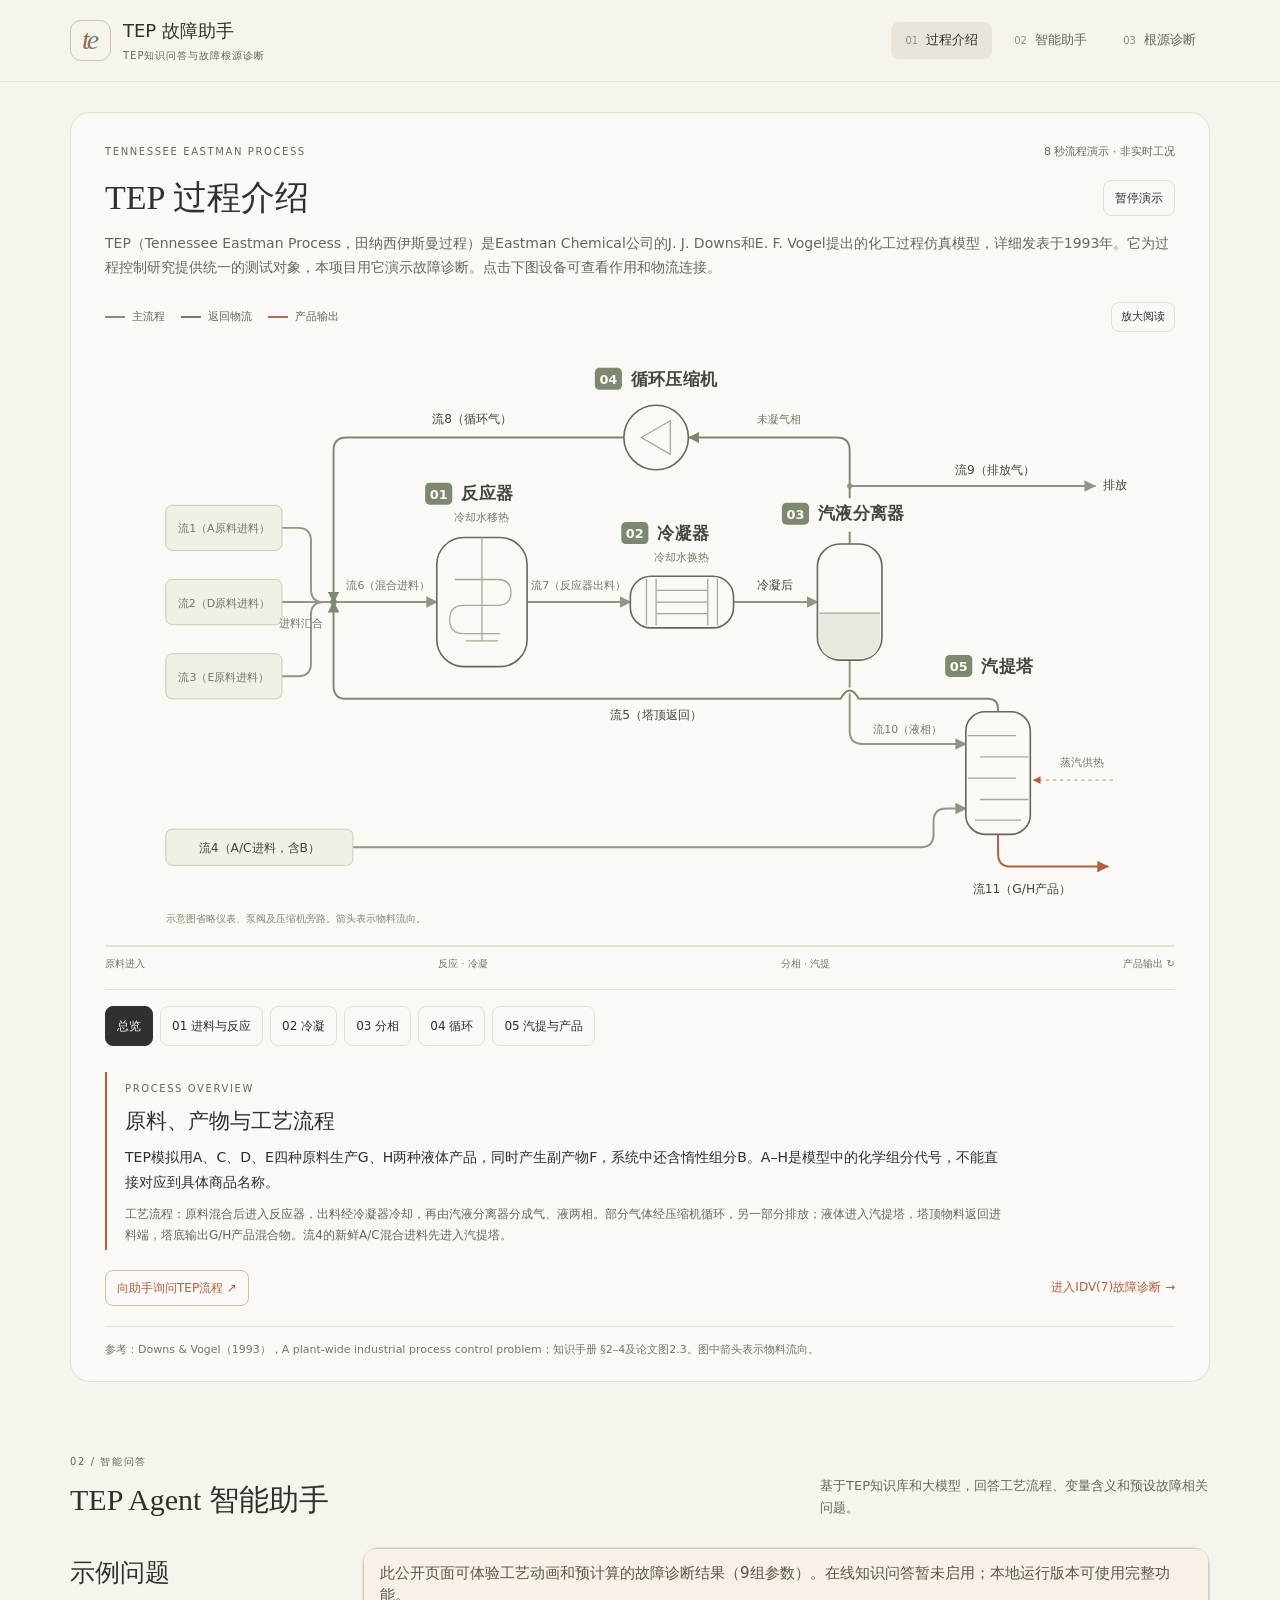
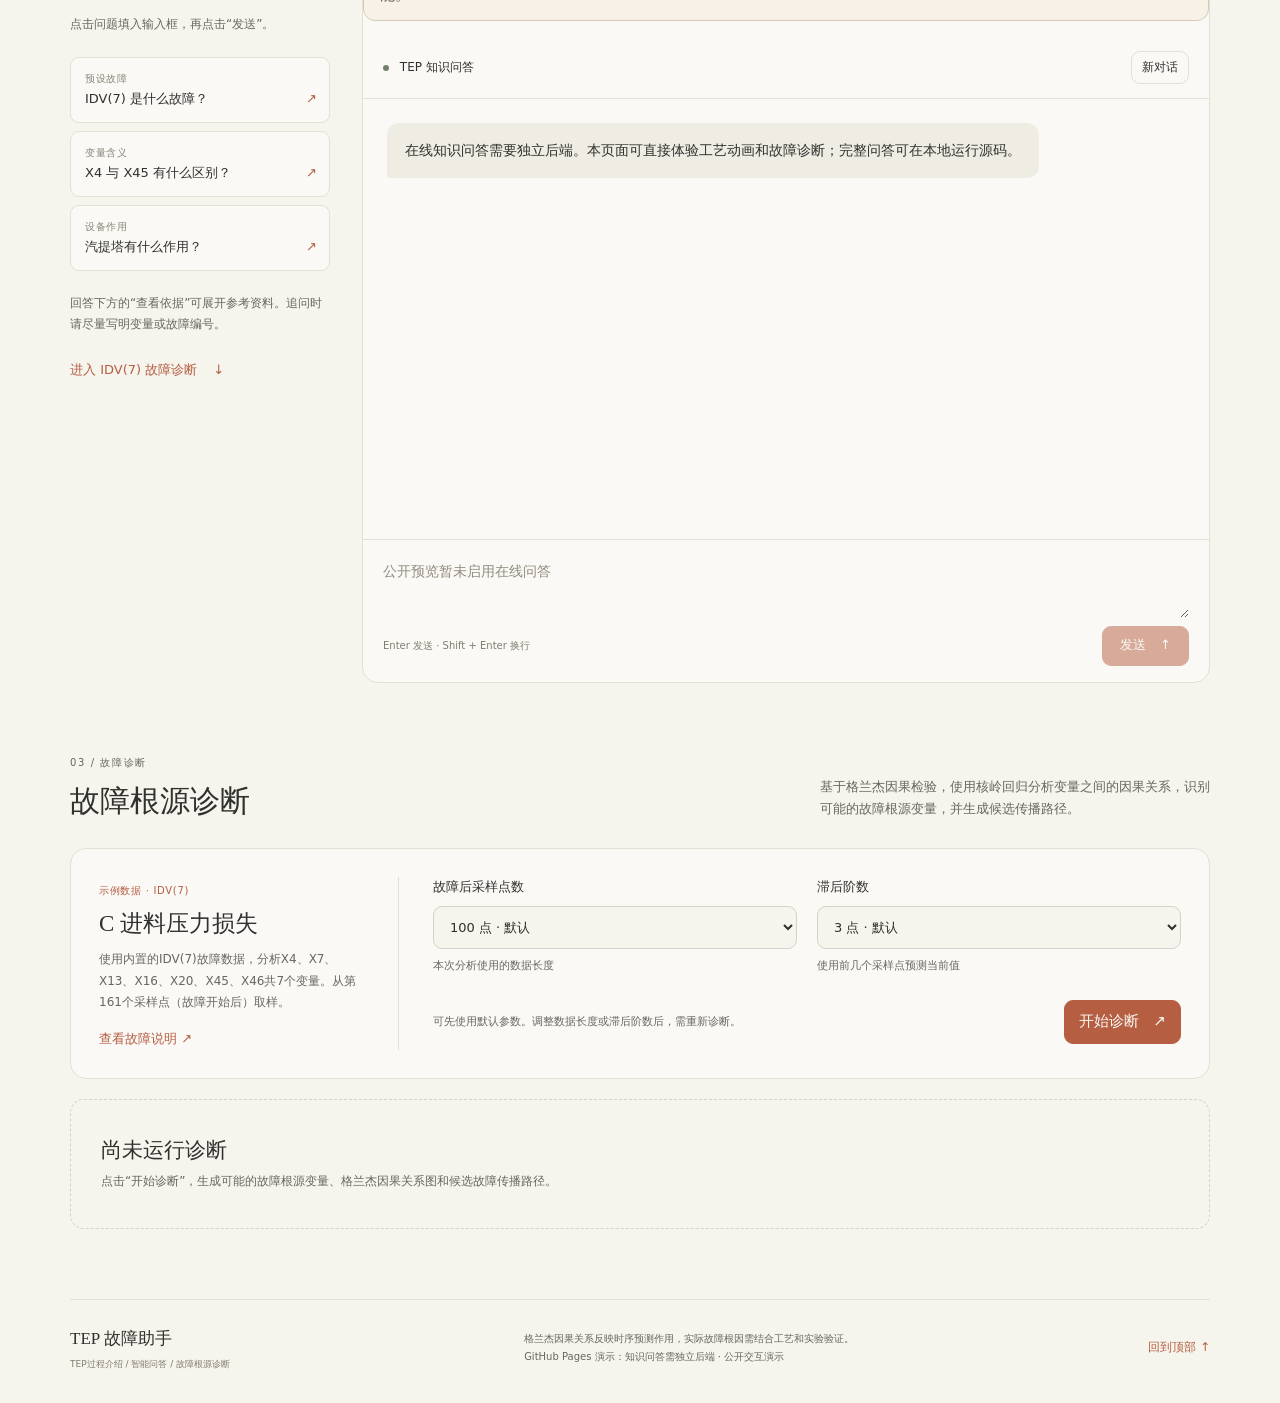
==== docs/index.html @ b127a1f9 "Prepare protected Python service for Render deployment" ====
<!doctype html>
<html lang="zh-CN"><head><meta charset="utf-8"><meta name="viewport" content="width=device-width,initial-scale=1">
<title>TEP 故障助手 · 工艺、知识与诊断</title>
<style>
.tep-process{--tep-paper:#faf9f5;--tep-ink:#30302e;--tep-muted:#67665f;--tep-border:#e3e0d6;--tep-accent:#b65e42;background:var(--tep-paper);color:var(--tep-ink);border:1px solid var(--tep-border);border-radius:20px;padding:28px 26px 18px;margin:20px 0 30px;overflow:hidden}
.tep-topline,.tep-title-row,.tep-legend{display:flex;align-items:center;justify-content:space-between;gap:12px;flex-wrap:wrap}.tep-kicker{font-size:10px;letter-spacing:1.6px;color:var(--tep-muted)}.tep-disclaimer{font-size:11px;color:var(--tep-muted)}.tep-title-row{margin-top:14px}.tep-process h2{font-family:Georgia,"Songti SC","SimSun",serif;font-size:27px;font-weight:500;line-height:1.4;margin:0}.tep-intro{font-size:14px;color:var(--tep-muted);margin:10px 0 22px;line-height:1.7}
.tep-process button{font-size:12px;min-height:36px;padding:8px 11px;border:1px solid var(--tep-border);background:transparent;color:var(--tep-ink);border-radius:8px;transition:background .2s,border-color .2s}.tep-process button:hover{background:#eeece3;border-color:#c9c5b9}.tep-process button:focus-visible,.tep-canvas:focus-visible{outline:2px solid var(--tep-accent);outline-offset:3px}.tep-process button:disabled{cursor:default}
.tep-legend{justify-content:flex-start;gap:16px;font-size:11px;color:var(--tep-muted)}.tep-legend span{display:flex;align-items:center;gap:7px}.tep-legend i{width:20px;height:2px;display:inline-block;background:#8b887f}.tep-legend .tep-line-recycle{background:#71816a}.tep-legend .tep-line-product{background:#be684b}.tep-legend button{margin-left:auto;font-size:11px;min-height:30px;padding:5px 9px}
.tep-canvas{overflow:auto;margin:12px -6px 0;scrollbar-width:thin;scrollbar-color:#b8b4a8 transparent}.tep-svg{width:100%;height:auto;display:block;overflow:visible}.tep-process.is-enlarged .tep-svg{min-width:1500px}.tep-svg text{font-family:system-ui,-apple-system,"Microsoft YaHei",sans-serif;fill:var(--tep-ink);font-size:18px}.tep-svg .tep-stream-label{font-size:17px;fill:var(--tep-muted);paint-order:stroke;stroke:var(--tep-paper);stroke-width:6px;stroke-linejoin:round}.tep-pipe{color:#8b887f;transition:opacity .35s}.tep-recycle{color:#71816a}.tep-product{color:#be684b}.tep-pipe-clear{fill:none;stroke:var(--tep-paper);stroke-width:9px}.tep-pipe-base{fill:none;stroke:currentColor;stroke-width:2;opacity:.6;stroke-linejoin:round}.tep-trace{fill:none;stroke:currentColor;stroke-width:3;stroke-dasharray:1000;stroke-dashoffset:1000;opacity:0;pointer-events:none}.tep-flow{fill:none;stroke:#b65e42;stroke-width:5;stroke-linecap:round;stroke-dasharray:40 1960;stroke-dashoffset:40;opacity:0;pointer-events:none}.tep-timed{animation-duration:8s;animation-timing-function:linear;animation-iteration-count:infinite;animation-play-state:paused}.tep-process[data-running="true"] .tep-timed{animation-play-state:running}.tep-pulse{fill:#f2e5d4;stroke:#c99277;stroke-width:1.5;opacity:0;pointer-events:none}.tep-process.has-focus .tep-pulse{display:none}.tep-product-finish{animation-name:tep-product-done}@keyframes tep-product-done{0%,86%,100%{fill:#faf9f5;stroke:#b8b3a6}90%,95%{fill:#edd6c2;stroke:#b65e42}}.tep-timeline{height:2px;background:#e4e0d5;margin-top:8px;overflow:hidden}.tep-timeline span{display:block;width:100%;height:100%;background:#b65e42;transform-origin:left;transform:scaleX(0);animation-name:tep-progress}.tep-timeline-labels{display:flex;justify-content:space-between;gap:8px;font-size:10px;color:#77746b;margin:9px 0 17px}@keyframes tep-progress{to{transform:scaleX(1)}}
.tep-equipment{cursor:pointer;outline:none;transition:opacity .35s}.tep-hit{fill:transparent;stroke:transparent;stroke-width:1.5;transition:fill .25s,stroke .25s}.tep-equipment:hover .tep-hit,.tep-equipment:focus-visible .tep-hit{fill:#efede5;stroke:#c4bfb0}.tep-equipment.is-selected .tep-hit{fill:#f1e8dd;stroke:#c99277}.tep-vessel{fill:var(--tep-paper);stroke:#5e5d59;stroke-width:2}.tep-internal{fill:none;stroke:#aaa598;stroke-width:1.7;stroke-linecap:round}.tep-liquid-fill{fill:#e8e7da}.tep-svg .tep-device-label{font-size:20px;font-weight:500}.tep-svg .tep-device-number{font-size:12px;fill:#969185;letter-spacing:1px}.tep-process.has-focus .tep-pipe:not(.is-related){opacity:.16}.tep-process.has-focus .tep-equipment:not(.is-related){opacity:.38}.tep-pipe.is-related .tep-pipe-base{stroke-width:2.5}.tep-boundaries{fill:var(--tep-paper);stroke:#b8b3a6;stroke-width:1.5}.tep-boundaries text{stroke:none}.tep-boundaries circle{fill:#8b887f;stroke:none}.tep-utilities{fill:none;stroke:#c4bfb1;stroke-width:1.3;stroke-dasharray:3 4}.tep-utilities text{stroke:none;fill:#77746b;font-size:15px}.tep-svg .tep-minor-label{font-size:15px;fill:#77746b}
.tep-steps{display:flex;flex-wrap:wrap;gap:7px;padding:16px 0;border-top:1px solid var(--tep-border)}.tep-steps button[aria-pressed="true"]{background:#30302e;border-color:#30302e;color:#faf9f5}.tep-explanation{border-left:2px solid var(--tep-accent);padding:3px 0 3px 18px;margin:10px 0 20px;min-height:172px}.tep-explanation h3{font-family:Georgia,"Songti SC","SimSun",serif;font-size:21px;font-weight:500;margin:8px 0;line-height:1.4}.tep-explanation p{font-size:14px;line-height:1.8;margin:0}.tep-explanation .tep-caption-note{font-size:12px;color:var(--tep-muted);margin-top:9px}.tep-source{font-size:11px!important;color:#77746b;line-height:1.6!important;margin:0;padding-top:14px;border-top:1px solid var(--tep-border)}
@media(max-width:600px){.tep-process{padding:20px 16px 16px}.tep-topline{gap:6px}.tep-title-row{align-items:flex-start}.tep-process h2{font-size:23px}.tep-disclaimer{font-size:10px}.tep-title-row button{font-size:11px}.tep-legend{gap:10px}.tep-legend button{margin-left:0}.tep-explanation{min-height:240px;padding-left:13px}.tep-explanation h3{font-size:19px}.tep-steps button{min-height:40px}.tep-intro{margin-bottom:16px}}
@media(prefers-reduced-motion:reduce){.tep-process *, .tep-process *::before{transition:none!important}}
.tep-pipe[data-pipe="feed-a"] .tep-trace{animation-name:tep-trace-feed-a}@keyframes tep-trace-feed-a{0%,0.625%{stroke-dashoffset:1000;opacity:0}0.635%{stroke-dashoffset:1000;opacity:.85}12.500%,94%{stroke-dashoffset:0;opacity:.85}98%,100%{stroke-dashoffset:0;opacity:0}}.tep-pipe[data-pipe="feed-a"] .tep-flow{animation-name:tep-flow-feed-a}@keyframes tep-flow-feed-a{0%,0.625%{stroke-dashoffset:40;opacity:0}0.635%{stroke-dashoffset:40;opacity:.95}12.500%{stroke-dashoffset:-1000;opacity:.95}12.510%,100%{stroke-dashoffset:-1000;opacity:0}}.tep-pipe[data-pipe="feed-d"] .tep-trace{animation-name:tep-trace-feed-d}@keyframes tep-trace-feed-d{0%,0.625%{stroke-dashoffset:1000;opacity:0}0.635%{stroke-dashoffset:1000;opacity:.85}12.500%,94%{stroke-dashoffset:0;opacity:.85}98%,100%{stroke-dashoffset:0;opacity:0}}.tep-pipe[data-pipe="feed-d"] .tep-flow{animation-name:tep-flow-feed-d}@keyframes tep-flow-feed-d{0%,0.625%{stroke-dashoffset:40;opacity:0}0.635%{stroke-dashoffset:40;opacity:.95}12.500%{stroke-dashoffset:-1000;opacity:.95}12.510%,100%{stroke-dashoffset:-1000;opacity:0}}.tep-pipe[data-pipe="feed-e"] .tep-trace{animation-name:tep-trace-feed-e}@keyframes tep-trace-feed-e{0%,0.625%{stroke-dashoffset:1000;opacity:0}0.635%{stroke-dashoffset:1000;opacity:.85}12.500%,94%{stroke-dashoffset:0;opacity:.85}98%,100%{stroke-dashoffset:0;opacity:0}}.tep-pipe[data-pipe="feed-e"] .tep-flow{animation-name:tep-flow-feed-e}@keyframes tep-flow-feed-e{0%,0.625%{stroke-dashoffset:40;opacity:0}0.635%{stroke-dashoffset:40;opacity:.95}12.500%{stroke-dashoffset:-1000;opacity:.95}12.510%,100%{stroke-dashoffset:-1000;opacity:0}}.tep-pipe[data-pipe="mixed"] .tep-trace{animation-name:tep-trace-mixed}@keyframes tep-trace-mixed{0%,11.875%{stroke-dashoffset:1000;opacity:0}11.885%{stroke-dashoffset:1000;opacity:.85}16.875%,94%{stroke-dashoffset:0;opacity:.85}98%,100%{stroke-dashoffset:0;opacity:0}}.tep-pipe[data-pipe="mixed"] .tep-flow{animation-name:tep-flow-mixed}@keyframes tep-flow-mixed{0%,11.875%{stroke-dashoffset:40;opacity:0}11.885%{stroke-dashoffset:40;opacity:.95}16.875%{stroke-dashoffset:-1000;opacity:.95}16.885%,100%{stroke-dashoffset:-1000;opacity:0}}.tep-pipe[data-pipe="react-out"] .tep-trace{animation-name:tep-trace-react-out}@keyframes tep-trace-react-out{0%,25.000%{stroke-dashoffset:1000;opacity:0}25.010%{stroke-dashoffset:1000;opacity:.85}33.125%,94%{stroke-dashoffset:0;opacity:.85}98%,100%{stroke-dashoffset:0;opacity:0}}.tep-pipe[data-pipe="react-out"] .tep-flow{animation-name:tep-flow-react-out}@keyframes tep-flow-react-out{0%,25.000%{stroke-dashoffset:40;opacity:0}25.010%{stroke-dashoffset:40;opacity:.95}33.125%{stroke-dashoffset:-1000;opacity:.95}33.135%,100%{stroke-dashoffset:-1000;opacity:0}}.tep-pipe[data-pipe="condensed"] .tep-trace{animation-name:tep-trace-condensed}@keyframes tep-trace-condensed{0%,37.500%{stroke-dashoffset:1000;opacity:0}37.510%{stroke-dashoffset:1000;opacity:.85}44.375%,94%{stroke-dashoffset:0;opacity:.85}98%,100%{stroke-dashoffset:0;opacity:0}}.tep-pipe[data-pipe="condensed"] .tep-flow{animation-name:tep-flow-condensed}@keyframes tep-flow-condensed{0%,37.500%{stroke-dashoffset:40;opacity:0}37.510%{stroke-dashoffset:40;opacity:.95}44.375%{stroke-dashoffset:-1000;opacity:.95}44.385%,100%{stroke-dashoffset:-1000;opacity:0}}.tep-pipe[data-pipe="gas"] .tep-trace{animation-name:tep-trace-gas}@keyframes tep-trace-gas{0%,50.000%{stroke-dashoffset:1000;opacity:0}50.010%{stroke-dashoffset:1000;opacity:.85}55.625%,94%{stroke-dashoffset:0;opacity:.85}98%,100%{stroke-dashoffset:0;opacity:0}}.tep-pipe[data-pipe="gas"] .tep-flow{animation-name:tep-flow-gas}@keyframes tep-flow-gas{0%,50.000%{stroke-dashoffset:40;opacity:0}50.010%{stroke-dashoffset:40;opacity:.95}55.625%{stroke-dashoffset:-1000;opacity:.95}55.635%,100%{stroke-dashoffset:-1000;opacity:0}}.tep-pipe[data-pipe="recycle"] .tep-trace{animation-name:tep-trace-recycle}@keyframes tep-trace-recycle{0%,58.750%{stroke-dashoffset:1000;opacity:0}58.760%{stroke-dashoffset:1000;opacity:.85}73.750%,94%{stroke-dashoffset:0;opacity:.85}98%,100%{stroke-dashoffset:0;opacity:0}}.tep-pipe[data-pipe="recycle"] .tep-flow{animation-name:tep-flow-recycle}@keyframes tep-flow-recycle{0%,58.750%{stroke-dashoffset:40;opacity:0}58.760%{stroke-dashoffset:40;opacity:.95}73.750%{stroke-dashoffset:-1000;opacity:.95}73.760%,100%{stroke-dashoffset:-1000;opacity:0}}.tep-pipe[data-pipe="purge"] .tep-trace{animation-name:tep-trace-purge}@keyframes tep-trace-purge{0%,50.000%{stroke-dashoffset:1000;opacity:0}50.010%{stroke-dashoffset:1000;opacity:.85}62.500%,94%{stroke-dashoffset:0;opacity:.85}98%,100%{stroke-dashoffset:0;opacity:0}}.tep-pipe[data-pipe="purge"] .tep-flow{animation-name:tep-flow-purge}@keyframes tep-flow-purge{0%,50.000%{stroke-dashoffset:40;opacity:0}50.010%{stroke-dashoffset:40;opacity:.95}62.500%{stroke-dashoffset:-1000;opacity:.95}62.510%,100%{stroke-dashoffset:-1000;opacity:0}}.tep-pipe[data-pipe="liquid"] .tep-trace{animation-name:tep-trace-liquid}@keyframes tep-trace-liquid{0%,51.250%{stroke-dashoffset:1000;opacity:0}51.260%{stroke-dashoffset:1000;opacity:.85}60.625%,94%{stroke-dashoffset:0;opacity:.85}98%,100%{stroke-dashoffset:0;opacity:0}}.tep-pipe[data-pipe="liquid"] .tep-flow{animation-name:tep-flow-liquid}@keyframes tep-flow-liquid{0%,51.250%{stroke-dashoffset:40;opacity:0}51.260%{stroke-dashoffset:40;opacity:.95}60.625%{stroke-dashoffset:-1000;opacity:.95}60.635%,100%{stroke-dashoffset:-1000;opacity:0}}.tep-pipe[data-pipe="strip-feed"] .tep-trace{animation-name:tep-trace-strip-feed}@keyframes tep-trace-strip-feed{0%,50.000%{stroke-dashoffset:1000;opacity:0}50.010%{stroke-dashoffset:1000;opacity:.85}60.625%,94%{stroke-dashoffset:0;opacity:.85}98%,100%{stroke-dashoffset:0;opacity:0}}.tep-pipe[data-pipe="strip-feed"] .tep-flow{animation-name:tep-flow-strip-feed}@keyframes tep-flow-strip-feed{0%,50.000%{stroke-dashoffset:40;opacity:0}50.010%{stroke-dashoffset:40;opacity:.95}60.625%{stroke-dashoffset:-1000;opacity:.95}60.635%,100%{stroke-dashoffset:-1000;opacity:0}}.tep-pipe[data-pipe="top-return"] .tep-trace{animation-name:tep-trace-top-return}@keyframes tep-trace-top-return{0%,68.750%{stroke-dashoffset:1000;opacity:0}68.760%{stroke-dashoffset:1000;opacity:.85}83.750%,94%{stroke-dashoffset:0;opacity:.85}98%,100%{stroke-dashoffset:0;opacity:0}}.tep-pipe[data-pipe="top-return"] .tep-flow{animation-name:tep-flow-top-return}@keyframes tep-flow-top-return{0%,68.750%{stroke-dashoffset:40;opacity:0}68.760%{stroke-dashoffset:40;opacity:.95}83.750%{stroke-dashoffset:-1000;opacity:.95}83.760%,100%{stroke-dashoffset:-1000;opacity:0}}.tep-pipe[data-pipe="product"] .tep-trace{animation-name:tep-trace-product}@keyframes tep-trace-product{0%,75.000%{stroke-dashoffset:1000;opacity:0}75.010%{stroke-dashoffset:1000;opacity:.85}90.000%,94%{stroke-dashoffset:0;opacity:.85}98%,100%{stroke-dashoffset:0;opacity:0}}.tep-pipe[data-pipe="product"] .tep-flow{animation-name:tep-flow-product}@keyframes tep-flow-product{0%,75.000%{stroke-dashoffset:40;opacity:0}75.010%{stroke-dashoffset:40;opacity:.95}90.000%{stroke-dashoffset:-1000;opacity:.95}90.010%,100%{stroke-dashoffset:-1000;opacity:0}}.tep-equipment[data-equipment="reactor"] .tep-pulse{animation-name:tep-unit-reactor}@keyframes tep-unit-reactor{0%,16.875%{opacity:0}18.875%,26.875%{opacity:1}29.875%,100%{opacity:0}}.tep-equipment[data-equipment="condenser"] .tep-pulse{animation-name:tep-unit-condenser}@keyframes tep-unit-condenser{0%,33.125%{opacity:0}35.125%,40.000%{opacity:1}43.000%,100%{opacity:0}}.tep-equipment[data-equipment="separator"] .tep-pulse{animation-name:tep-unit-separator}@keyframes tep-unit-separator{0%,44.375%{opacity:0}46.375%,53.750%{opacity:1}56.750%,100%{opacity:0}}.tep-equipment[data-equipment="compressor"] .tep-pulse{animation-name:tep-unit-compressor}@keyframes tep-unit-compressor{0%,55.625%{opacity:0}57.625%,62.500%{opacity:1}65.500%,100%{opacity:0}}.tep-equipment[data-equipment="stripper"] .tep-pulse{animation-name:tep-unit-stripper}@keyframes tep-unit-stripper{0%,60.625%{opacity:0}62.625%,77.500%{opacity:1}80.500%,100%{opacity:0}}
:root{--paper:#f5f4ed;--surface:#faf9f5;--ink:#30302e;--muted:#67665f;--line:#e3e0d6;--accent:#b65e42;--accent-soft:#f2e5d9;--sage:#73816b;--serif:Georgia,"Songti SC","SimSun",serif}
*{box-sizing:border-box}html{scroll-behavior:smooth;scroll-padding-top:0}body{margin:0;font-family:system-ui,-apple-system,"Microsoft YaHei",sans-serif;color:var(--ink);background:var(--paper);font-size:15px;line-height:1.6}a{color:inherit;text-decoration:none}button,textarea,select,input{font:inherit}button,a,select,summary{-webkit-tap-highlight-color:transparent}button{cursor:pointer}button:disabled{opacity:.5;cursor:default}button:focus-visible,a:focus-visible,summary:focus-visible,select:focus-visible,textarea:focus-visible{outline:2px solid var(--accent);outline-offset:4px}button{border:1px solid var(--line);border-radius:9px;background:transparent;color:var(--ink);padding:10px 14px;line-height:1.4}button:hover:not(:disabled){background:#eeece3}button.primary-button{background:var(--accent);border-color:var(--accent);color:var(--surface);font-weight:500;white-space:nowrap}button.primary-button:hover:not(:disabled){background:#9d4f36;border-color:#9d4f36}.primary-button span{margin-left:10px}p{margin:0 0 12px;line-height:1.75}h1,h2,h3{font-family:var(--serif);font-weight:500;line-height:1.35;margin:0}h2{font-size:30px}h3{font-size:23px}small{color:var(--muted);font-size:12px}summary{cursor:pointer;list-style:none;font-weight:500}summary::-webkit-details-marker{display:none}summary:before{content:'+';font-family:system-ui;margin-right:10px;color:var(--accent)}details[open]>summary:before{content:'−'}.sr-only{position:absolute;width:1px;height:1px;padding:0;overflow:hidden;clip:rect(0,0,0,0);white-space:nowrap;border:0}.skip-link{position:fixed;left:20px;top:-80px;z-index:100;background:var(--ink);color:var(--surface);padding:12px}.skip-link:focus{top:10px}
.app-header{position:sticky;top:0;z-index:20;border-bottom:1px solid var(--line);background:rgba(245,244,237,.96);backdrop-filter:blur(12px)}.header-inner{max-width:1192px;margin:auto;padding:17px 26px;display:flex;justify-content:space-between;align-items:center;gap:24px}.brand{display:flex;align-items:center;gap:12px;font-size:18px;white-space:nowrap}.brand small{display:block;font-size:10px;letter-spacing:1px;margin-top:2px}.brand-symbol{display:flex;align-items:baseline;justify-content:center;width:41px;height:41px;border:1px solid #d1c4b5;border-radius:11px;font-family:Georgia,serif;font-size:28px;font-style:italic;line-height:37px;color:var(--accent)}.brand-symbol span{color:#757d69;margin-left:-3px}.main-nav{display:flex;gap:8px}.main-nav a{font-size:13px;padding:8px 14px;border-radius:8px;color:var(--muted);white-space:nowrap}.main-nav a span{font-size:10px;color:#938c7e;margin-right:4px}.main-nav a:hover{background:#eae7dd}.main-nav a[aria-current]{background:#e9e5da;color:var(--ink)}main{max-width:1192px;margin:auto;padding:0 26px}.tep-process{margin:30px 0 0;padding:30px 34px 22px;scroll-margin-top:110px}.tep-process h2{font-size:34px}.tep-canvas{max-width:1000px;margin:12px auto 0}.tep-explanation{max-width:900px;min-height:138px}.tep-process .tep-steps button{min-height:40px}.workspace{margin:72px 0 0;scroll-margin-top:110px}.section-heading{display:flex;justify-content:space-between;align-items:flex-end;gap:30px;margin:0 0 27px}.eyebrow,.side-label{font-size:10px;letter-spacing:1.6px;color:var(--muted);display:block;margin-bottom:10px}.section-heading p{font-size:13px;color:var(--muted);margin:0;max-width:390px}.card{background:var(--surface);border:1px solid var(--line);border-radius:16px}.knowledge-layout{display:grid;grid-template-columns:260px minmax(0,1fr);gap:32px}.knowledge-guide{padding-top:9px}.knowledge-guide h3{font-size:25px;margin-bottom:24px}.question-examples{display:flex;flex-direction:column;gap:8px}.question-examples button{text-align:left;position:relative;padding:14px 28px 14px 14px;font-size:13px;background:var(--surface)}.question-examples button>span{display:block;font-size:10px;color:#8a8478;margin-bottom:4px;letter-spacing:.5px}.question-examples i{font-style:normal;position:absolute;right:12px;bottom:14px;color:var(--accent)}.guide-note{font-size:12px;color:var(--muted);margin:22px 0}.text-link,.text-button{font-size:13px;color:var(--accent)}.text-link span{margin-left:12px}.text-button{border:0;padding:0;line-height:1.8}.text-button:hover{background:none!important;text-decoration:underline}
.chat{overflow:hidden;min-width:0}.chat-toolbar{padding:14px 20px;display:flex;justify-content:space-between;align-items:center;border-bottom:1px solid var(--line);font-size:12px}.quiet-dot{display:inline-block;height:6px;width:6px;border-radius:50%;background:var(--sage);margin-right:7px}.quiet-button{font-size:12px;padding:7px 10px}.chat-log{height:440px;overflow-y:auto;overscroll-behavior:contain;display:flex;flex-direction:column;gap:20px;padding:24px;scrollbar-width:thin;scrollbar-color:#c4bdaf transparent}.message{max-width:92%;padding:15px 18px;border-radius:12px;font-size:14px;line-height:1.85;white-space:pre-wrap;overflow-wrap:anywhere}.message.assistant{align-self:flex-start;background:#eeece3;border-bottom-left-radius:3px}.message.user{align-self:flex-end;background:#ded8ca;border-bottom-right-radius:3px}.message.welcome{background:none;margin:auto 0;padding:10px 0;font-size:17px;line-height:1.9;max-width:100%}.welcome-mark{font:35px Georgia,serif;color:var(--accent);margin:16px 0 11px}.message-label{font-size:10px;color:var(--muted);letter-spacing:1px}.message small{display:block;line-height:1.7;margin-top:9px}.sources{margin-top:14px;padding-top:10px;border-top:1px solid #d9d4c7;white-space:normal;font-size:12px}.sources summary{color:var(--accent)}.sources ul{list-style:none;margin:12px 0 0;padding:0}.sources li{padding:12px 0;border-top:1px solid #ded9cd}.sources li:first-child{border-top:0}.sources li>div{font-weight:500}.sources p{font-size:12px;margin:9px 0 0;color:var(--muted)}.sources small{margin-top:5px;font-size:10px}.message.error{background:#f2e1d8;color:#8c402c}.message.loading{color:var(--muted)}.message.loading:before{content:'◌';display:inline-block;margin-right:8px;animation:thinking 1.3s linear infinite}@keyframes thinking{to{transform:rotate(360deg)}}.composer{padding:16px 20px;border-top:1px solid var(--line)}.composer textarea{resize:vertical;display:block;width:100%;min-height:62px;max-height:180px;border:0;background:transparent;color:var(--ink);line-height:1.65;outline-offset:2px;padding:4px 0;font-size:14px}.composer textarea::placeholder{color:#918b7e}.composer-footer{display:flex;justify-content:space-between;align-items:center;gap:10px;margin-top:8px}.composer-footer>span{font-size:10px;color:#827c6f}.composer .primary-button{font-size:13px;padding:9px 17px;min-height:40px}
.diagnosis-setup{display:grid;grid-template-columns:300px 1fr;gap:34px;padding:28px}.case-intro{border-right:1px solid var(--line);padding-right:28px}.case-tag{font-size:10px;color:var(--accent);letter-spacing:.7px}.case-intro h3{margin:7px 0 10px}.case-intro p{font-size:12px;color:var(--muted);line-height:1.8}.parameter-grid{display:grid;grid-template-columns:1fr 1fr;gap:20px}.parameter-grid label{font-size:13px;display:block}.parameter-grid select{display:block;width:100%;padding:10px 12px;border:1px solid #d7d2c5;border-radius:9px;background:var(--paper);color:var(--ink);margin:8px 0 6px;min-height:43px}.parameter-grid small{font-size:11px}.run-row{display:flex;justify-content:space-between;align-items:center;gap:12px;margin-top:24px}.run-row>span{font-size:11px;color:var(--muted)}.run-row button{min-height:44px}.run-status{font-size:13px;color:var(--muted);margin:15px 2px 0}.run-status.error{color:#8c402c}.diagnose-empty{display:flex;align-items:center;gap:18px;border:1px dashed #d7d1c3;border-radius:14px;padding:36px 30px;margin-top:20px;color:var(--muted)}.diagnose-empty h3{font-size:21px;color:var(--ink);margin-bottom:6px}.diagnose-empty p{font-size:12px;margin:0}.empty-icon{font:36px var(--serif);color:#a58c74}.empty-step{font-size:9px;letter-spacing:1px;margin-left:auto}.diagnose-empty[hidden]{display:none}#diagnose-output{scroll-margin-top:110px;outline:none}#diagnose-output.is-loading{opacity:.45;pointer-events:none}#diagnose-output:empty{display:none}.result-summary{padding:25px 28px;margin:22px 0 18px}.result-summary-top{display:flex;align-items:center;justify-content:space-between;gap:15px;margin-bottom:18px}.result-summary-top h3{font-size:22px}.result-window{font-size:11px;color:var(--muted)}.candidate-row{display:flex;align-items:center;justify-content:space-between;gap:20px}.candidate-list{display:flex;flex-wrap:wrap;gap:9px}.candidate-chip{display:flex;align-items:center;gap:12px;background:var(--accent-soft);border-color:#d7bba8;padding:12px 16px;text-align:left}.candidate{font-family:Georgia,serif;font-size:27px;color:#a75135;line-height:1}.candidate-chip small{display:block;font-size:11px;color:#775c48}.candidate-chip i{font-size:14px;font-style:normal;color:#a75135}.result-stat{text-align:right;white-space:nowrap;color:var(--muted);font-size:12px}.result-stat strong{font:26px Georgia,serif;color:var(--ink);margin-right:5px}.result-note{font-size:12px;color:var(--muted);margin:16px 0 0}.result-empty-title{font:24px var(--serif)}
.path-explorer{padding:26px;margin-bottom:18px}.result-heading{display:flex;justify-content:space-between;align-items:flex-start;gap:20px;margin-bottom:15px}.result-heading h2{font-size:25px;margin-bottom:5px}.result-heading p{font-size:12px;color:var(--muted);margin:0}.graph-legend{display:flex;flex-wrap:wrap;gap:14px;font-size:10px;color:var(--muted);margin-bottom:12px}.graph-legend span{display:flex;align-items:center;gap:7px}.legend-node{display:inline-block;width:9px;height:9px;border:2px solid var(--accent);border-radius:50%}.legend-cycle{display:inline-block;width:20px;border-top:2px dashed var(--sage)}.network-layout{display:grid;grid-template-columns:minmax(0,1fr) 285px;gap:20px}.network-plot{min-width:0;overflow:auto;border:1px solid var(--line);border-radius:12px;background:#f7f6f0}.network-plot svg{width:100%;height:auto;min-width:450px;display:block}.path-sidebar{border-left:1px solid var(--line);padding-left:22px}.path-sidebar h3{font-size:20px;margin:0 0 9px}.path-sidebar>p{font-size:12px;color:var(--muted);line-height:1.7}.path-list{list-style:none;padding:0;margin:16px 0;counter-reset:path}.path-list li{margin:8px 0}.path-option{display:flex;align-items:center;width:100%;gap:10px;padding:12px 10px;border-color:var(--line);background:#f3f1e9;text-align:left;font-size:12px;white-space:normal;line-height:1.7}.path-number{font:12px Georgia,serif;color:#938675;align-self:flex-start;padding-top:3px}.path-option[aria-pressed="true"]{background:var(--accent-soft);border-color:#c99174;color:#9e4f34}.path-list small{display:block;padding:5px 0 0 25px;font-size:10px}.path-reset{font-size:11px;padding:7px 10px}.path-status{font-size:11px!important;margin:10px 0 0!important}.more-paths{font-size:12px}.more-paths summary{padding:5px 0}.feedback-note{font-size:12px!important;color:var(--muted);padding:15px 0 0;margin:17px 0 0!important;border-top:1px solid var(--line)}.graph-edge{transition:opacity .2s,stroke .2s}.graph-edge.path-active{stroke:var(--accent);stroke-width:3.5;marker-end:url(#arrow-active)}.graph-edge.path-muted{opacity:.1}.graph-node{transition:opacity .2s}.graph-node.path-muted{opacity:.42}.graph-node.path-active circle{stroke:var(--accent);stroke-width:3}.graph-node text{font-family:system-ui,-apple-system,"Microsoft YaHei",sans-serif}.plot-hint{font-size:11px;color:var(--muted);margin:0 0 10px;display:none}.evidence-section{padding:18px 24px;margin-top:12px}.evidence-section summary{font-size:14px}.evidence-section[open]>summary{padding-bottom:20px;border-bottom:1px solid var(--line);margin-bottom:20px}.evidence-section h2{font-size:23px;margin:24px 0 12px}.evidence-section h3{font-size:20px;margin-bottom:10px}.evidence-section p{font-size:13px;color:var(--muted)}.matrix-plot{max-width:530px;margin:auto;overflow:auto}.matrix-plot svg{display:block;width:100%;min-width:370px;height:auto}.matrix-and-guide{display:grid;grid-template-columns:minmax(0,1fr) 260px;gap:30px;align-items:center}.matrix-guide{font-size:13px;color:var(--muted)}.matrix-guide strong{color:var(--ink);font-weight:500}.matrix-key{margin:16px 0;display:flex;gap:16px}.matrix-key i{font-style:normal;border-radius:4px;padding:2px 8px;background:#eeeade}.matrix-key .selected{background:#b65e42;color:#faf9f5}.calculation-table{overflow:auto}table{width:100%;border-collapse:collapse;font-size:12px;margin:15px 0}th,td{text-align:left;padding:12px;border-bottom:1px solid var(--line);white-space:nowrap}th{font-weight:500;color:var(--muted);background:#f0eee5}.app-footer{border-top:1px solid var(--line);display:flex;justify-content:space-between;align-items:center;gap:24px;margin:70px 0 0;padding:25px 0 32px}.app-footer>span{font-family:var(--serif);font-size:17px}.app-footer small{display:block;font-family:system-ui;font-size:9px;margin-top:5px;color:#827c6f}.app-footer p{font-size:10px;color:var(--muted);margin:0}.app-footer>a{font-size:12px;color:var(--accent)}[hidden]{display:none!important}
@media(max-width:980px){.knowledge-layout{grid-template-columns:220px minmax(0,1fr);gap:23px}.network-layout{grid-template-columns:minmax(0,1fr)}.path-sidebar{border-left:0;border-top:1px solid var(--line);padding:22px 0 0}.path-sidebar>.path-list{display:grid;grid-template-columns:repeat(3,minmax(0,1fr));gap:8px}.matrix-and-guide{grid-template-columns:minmax(0,1fr) 200px}.diagnosis-setup{grid-template-columns:240px 1fr;gap:24px}.empty-step{display:none}.result-summary-top{align-items:flex-start}}
@media(max-width:700px){html{scroll-padding-top:0}.header-inner{padding:12px 18px 8px;display:block}.brand{font-size:17px}.brand-symbol{width:34px;height:34px;font-size:24px;line-height:31px}.brand small{font-size:9px}.main-nav{margin-top:11px;gap:4px}.main-nav a{flex:1;text-align:center;padding:7px 5px;font-size:12px}.main-nav a span{font-size:9px}main{padding:0 16px}.tep-process{padding:20px 17px 17px;margin-top:19px;scroll-margin-top:132px}.tep-process h2{font-size:25px}.tep-explanation{min-height:220px}.workspace{margin-top:44px;scroll-margin-top:132px}.section-heading{display:block;margin-bottom:19px}.section-heading h2{font-size:25px}.section-heading p{font-size:12px;margin-top:11px}.section-heading br{display:none}.knowledge-layout{display:block}.knowledge-guide{padding:0}.knowledge-guide h3,.knowledge-guide>.side-label,.knowledge-guide .guide-note,.knowledge-guide .text-link{display:none}.question-examples{flex-direction:row;overflow-x:auto;margin:0 0 16px;padding-bottom:4px}.question-examples button{flex:0 0 190px;font-size:12px;padding:11px 24px 11px 12px}.chat-log{height:clamp(240px,36vh,330px);padding:18px;gap:16px}.chat-toolbar{padding:12px 15px}.composer{padding:12px 15px}.message{font-size:13px;padding:13px 14px;max-width:95%}.message.welcome{font-size:15px}.diagnosis-setup{display:block;padding:20px}.case-intro{border:0;border-bottom:1px solid var(--line);padding:0 0 18px;margin-bottom:20px}.case-intro h3{font-size:22px}.case-intro p br{display:none}.parameter-grid{gap:12px}.parameter-grid label{font-size:12px}.parameter-grid small{font-size:10px}.parameter-grid select{font-size:13px;padding:10px 8px}.run-row{align-items:flex-end;margin-top:20px}.run-row>span{font-size:10px;max-width:130px}.run-row button{font-size:13px}.diagnose-empty{padding:24px 18px;gap:12px}.diagnose-empty h3{font-size:18px}.diagnose-empty p{font-size:11px}.result-summary{padding:20px;margin-top:18px}.result-summary-top{display:block}.result-summary-top h3{font-size:21px;margin-bottom:7px}.candidate-row{display:block}.candidate-list{gap:8px}.candidate-chip{padding:10px 12px;gap:8px}.candidate{font-size:23px}.result-stat{text-align:left;margin-top:14px;font-size:11px}.result-stat strong{font-size:22px}.path-explorer{padding:18px}.result-heading h2{font-size:22px}.network-plot svg{min-width:520px}.path-sidebar>.path-list{display:block}.plot-hint{display:block}.matrix-and-guide{display:flex;flex-direction:column;align-items:stretch;gap:20px}.evidence-section{padding:17px}.matrix-guide{font-size:12px}.evidence-section summary{font-size:13px}.evidence-section p{font-size:12px}.app-footer{margin-top:44px;display:block;padding:23px 0}.app-footer p{margin:15px 0}.app-footer>a{font-size:11px}.tep-timeline-labels{font-size:9px}#diagnose-output{scroll-margin-top:132px}}
.process-next{display:flex;justify-content:space-between;align-items:center;gap:15px;margin:10px 0 20px}.process-next a{font-size:12px;color:var(--accent)}.process-next button{color:var(--accent);border-color:#d7bba8}.graph-zoom{font-size:11px;white-space:nowrap;padding:8px 10px}.network-plot svg{min-width:0}.path-explorer.is-enlarged .network-plot svg{min-width:850px}.path-option>span:last-child{overflow-wrap:anywhere}.result-heading{align-items:center}.matrix-guide{padding-right:5px}
@media(max-width:700px){.process-next{align-items:flex-start;flex-direction:column}.network-plot svg{min-width:0}.path-explorer.is-enlarged .network-plot svg{min-width:700px}}
@media(prefers-reduced-motion:reduce){html{scroll-behavior:auto}*,*::before{transition:none!important}.message.loading:before{animation:none}}
.deployment-note { margin: 0 0 1rem; padding: .8rem 1rem; border: 1px solid #d4cab7; border-radius: 12px; background: #f7f1e8; color: #5d5548; line-height: 1.5; }
</style></head><body>
<a class="skip-link" href="#knowledge">跳到知识问答</a>
<header class="app-header"><div class="header-inner">
<a class="brand" href="#tep-process" aria-label="TEP故障助手，返回TEP过程介绍"><span class="brand-symbol" aria-hidden="true">t<span>e</span></span><span>TEP 故障助手<small>TEP知识问答与故障根源诊断</small></span></a>
<nav class="main-nav" aria-label="主要工作区"><a href="#tep-process" aria-current="location"><span>01</span> 过程介绍</a><a href="#knowledge"><span>02</span> 智能助手</a><a href="#diagnosis"><span>03</span> 根源诊断</a></nav>
</div></header>
<main>
<h1 class="sr-only">TEP 故障助手</h1>
<section id="tep-process" class="tep-process" aria-labelledby="tep-process-title" data-running="false">
<div class="tep-topline"><span class="tep-kicker">TENNESSEE EASTMAN PROCESS</span><span class="tep-disclaimer">8 秒流程演示 · 非实时工况</span></div>
<div class="tep-title-row"><h2 id="tep-process-title">TEP 过程介绍</h2><button type="button" id="tep-motion" aria-pressed="false" disabled>播放演示</button></div>
<p class="tep-intro">TEP（Tennessee Eastman Process，田纳西伊斯曼过程）是Eastman Chemical公司的J. J. Downs和E. F. Vogel提出的化工过程仿真模型，详细发表于1993年。它为过程控制研究提供统一的测试对象，本项目用它演示故障诊断。点击下图设备可查看作用和物流连接。</p>
<div class="tep-legend"><span><i class="tep-line-main"></i>主流程</span><span><i class="tep-line-recycle"></i>返回物流</span><span><i class="tep-line-product"></i>产品输出</span><button type="button" id="tep-zoom" aria-pressed="false" disabled>放大阅读</button></div>
<div class="tep-canvas" tabindex="0" role="region" aria-label="TEP工艺结构图，放大后可左右滚动">
<svg xmlns="http://www.w3.org/2000/svg" viewBox="0 0 1550 920" class="tep-svg" role="group" aria-label="TEP主设备和物流连接">
    <defs>
    <marker id="main-arrow" viewBox="0 0 10 10" refX="9" refY="5" markerWidth="6" markerHeight="6" orient="auto"><path d="M0 0L10 5L0 10Z" fill="#969386"/></marker>
    <marker id="return-arrow" viewBox="0 0 10 10" refX="9" refY="5" markerWidth="6" markerHeight="6" orient="auto"><path d="M0 0L10 5L0 10Z" fill="#7d886e"/></marker>
    <marker id="product-arrow" viewBox="0 0 10 10" refX="9" refY="5" markerWidth="6" markerHeight="6" orient="auto"><path d="M0 0L10 5L0 10Z" fill="#b65e42"/></marker>
    </defs><style>.tep-svg text{font-family:system-ui,-apple-system,"PingFang SC","Microsoft YaHei",sans-serif;fill:#45443e} .tep-svg .pipe{fill:none;stroke-width:3;stroke-linecap:round;stroke-linejoin:round} .tep-svg .main{stroke:#969386;marker-end:url(#main-arrow)} .tep-svg .return{stroke:#7d886e;marker-end:url(#return-arrow)} .tep-svg .product{stroke:#b65e42;marker-end:url(#product-arrow)} .tep-svg .shell{fill:#faf9f5;stroke:#67665f;stroke-width:2.5} .tep-svg .inside{fill:none;stroke:#aaa597;stroke-width:2} .tep-svg .label{font-size:19px} .tep-svg .minor{font-size:17px;fill:#777569} .tep-svg .device-name{font-size:26px;font-weight:600;letter-spacing:.4px} .tep-svg .num{fill:#faf9f5;font-size:20px;font-weight:600} .tep-svg .note{font-size:16px;fill:#888477}</style>
    <rect width="1550" height="920" fill="#faf9f5"/><g transform="translate(-50 0)">
    <g class="tep-pipe tep-main" data-pipe="feed-a"><path class="pipe main" d="M270 285 H295 Q315 285 315 305 V380 Q315 400 335 400 H350" style="marker-end:none"/><path class="tep-trace tep-timed" pathLength="1000" d="M270 285 H295 Q315 285 315 305 V380 Q315 400 335 400 H350"/><path class="tep-flow tep-timed" pathLength="1000" d="M270 285 H295 Q315 285 315 305 V380 Q315 400 335 400 H350"/></g><g class="tep-pipe tep-main" data-pipe="feed-d"><path class="pipe main" d="M270 400 H350" style="marker-end:none"/><path class="tep-trace tep-timed" pathLength="1000" d="M270 400 H350"/><path class="tep-flow tep-timed" pathLength="1000" d="M270 400 H350"/></g><g class="tep-pipe tep-main" data-pipe="feed-e"><path class="pipe main" d="M270 515 H295 Q315 515 315 495 V420 Q315 400 335 400 H350" style="marker-end:none"/><path class="tep-trace tep-timed" pathLength="1000" d="M270 515 H295 Q315 515 315 495 V420 Q315 400 335 400 H350"/><path class="tep-flow tep-timed" pathLength="1000" d="M270 515 H295 Q315 515 315 495 V420 Q315 400 335 400 H350"/></g><g class="tep-pipe tep-main" data-pipe="mixed"><path class="pipe main" d="M350 400 H510"/><path class="tep-trace tep-timed" pathLength="1000" d="M350 400 H510"/><path class="tep-flow tep-timed" pathLength="1000" d="M350 400 H510"/></g><g class="tep-pipe tep-main" data-pipe="react-out"><path class="pipe main" d="M650 400 H810"/><path class="tep-trace tep-timed" pathLength="1000" d="M650 400 H810"/><path class="tep-flow tep-timed" pathLength="1000" d="M650 400 H810"/></g><g class="tep-pipe tep-main" data-pipe="condensed"><path class="pipe main" d="M970 400 H1100"/><path class="tep-trace tep-timed" pathLength="1000" d="M970 400 H1100"/><path class="tep-flow tep-timed" pathLength="1000" d="M970 400 H1100"/></g><g class="tep-pipe tep-recycle" data-pipe="gas"><path class="pipe return" d="M1150 310 V165 Q1150 145 1130 145 H901"/><path class="tep-trace tep-timed" pathLength="1000" d="M1150 310 V165 Q1150 145 1130 145 H901"/><path class="tep-flow tep-timed" pathLength="1000" d="M1150 310 V165 Q1150 145 1130 145 H901"/></g><g class="tep-pipe tep-recycle" data-pipe="recycle"><path class="pipe return" d="M799 145 H370 Q350 145 350 165 V400"/><path class="tep-trace tep-timed" pathLength="1000" d="M799 145 H370 Q350 145 350 165 V400"/><path class="tep-flow tep-timed" pathLength="1000" d="M799 145 H370 Q350 145 350 165 V400"/></g><g class="tep-pipe tep-main" data-pipe="purge"><path class="pipe main" d="M1150 220 H1530"/><path class="tep-trace tep-timed" pathLength="1000" d="M1150 220 H1530"/><path class="tep-flow tep-timed" pathLength="1000" d="M1150 220 H1530"/></g><g class="tep-pipe tep-main" data-pipe="liquid"><path class="pipe main" d="M1150 490 V600 Q1150 620 1170 620 H1330"/><path class="tep-trace tep-timed" pathLength="1000" d="M1150 490 V600 Q1150 620 1170 620 H1330"/><path class="tep-flow tep-timed" pathLength="1000" d="M1150 490 V600 Q1150 620 1170 620 H1330"/></g><g class="tep-pipe tep-recycle" data-pipe="top-return"><path class="tep-pipe-clear" d="M1380 570 V566 Q1380 550 1364 550 H1164 Q1150 524 1136 550 H370 Q350 550 350 530 V400"/><path class="pipe return" d="M1380 570 V566 Q1380 550 1364 550 H1164 Q1150 524 1136 550 H370 Q350 550 350 530 V400"/><path class="tep-trace tep-timed" pathLength="1000" d="M1380 570 V566 Q1380 550 1364 550 H1164 Q1150 524 1136 550 H370 Q350 550 350 530 V400"/><path class="tep-flow tep-timed" pathLength="1000" d="M1380 570 V566 Q1380 550 1364 550 H1164 Q1150 524 1136 550 H370 Q350 550 350 530 V400"/></g><g class="tep-pipe tep-main" data-pipe="strip-feed"><path class="pipe main" d="M380 780 H1260 Q1280 780 1280 760 V740 Q1280 720 1300 720 H1330"/><path class="tep-trace tep-timed" pathLength="1000" d="M380 780 H1260 Q1280 780 1280 760 V740 Q1280 720 1300 720 H1330"/><path class="tep-flow tep-timed" pathLength="1000" d="M380 780 H1260 Q1280 780 1280 760 V740 Q1280 720 1300 720 H1330"/></g><g class="tep-pipe tep-product" data-pipe="product"><path class="pipe product" d="M1380 760 V790 Q1380 810 1400 810 H1550"/><path class="tep-trace tep-timed" pathLength="1000" d="M1380 760 V790 Q1380 810 1400 810 H1550"/><path class="tep-flow tep-timed" pathLength="1000" d="M1380 760 V790 Q1380 810 1400 810 H1550"/></g><circle cx="1150" cy="220" r="4" fill="#969386"/><circle cx="350" cy="400" r="5" fill="#7d886e"/><rect x="90" y="250" width="180" height="70" rx="10" fill="#f1efe6" stroke="#ccc8bb" stroke-width="1.5"/><text class="minor" x="180" y="292" text-anchor="middle">流1（A原料进料）</text><rect x="90" y="365" width="180" height="70" rx="10" fill="#f1efe6" stroke="#ccc8bb" stroke-width="1.5"/><text class="minor" x="180" y="407" text-anchor="middle">流2（D原料进料）</text><rect x="90" y="480" width="180" height="70" rx="10" fill="#f1efe6" stroke="#ccc8bb" stroke-width="1.5"/><text class="minor" x="180" y="522" text-anchor="middle">流3（E原料进料）</text><text class="minor" x="333" y="438" text-anchor="end">进料汇合</text><rect x="90" y="752" width="290" height="56" rx="10" fill="#f1efe6" stroke="#ccc8bb" stroke-width="1.5"/><text class="label" x="235" y="787" text-anchor="middle">流4（A/C进料，含B）</text><rect x="1035" y="239" width="264" height="52" fill="#faf9f5"/><g class="tep-equipment" data-equipment="reactor" role="button" tabindex="0" aria-label="了解反应器" aria-pressed="false"><title>反应器：点击查看作用与进出物流</title><rect class="tep-pulse tep-timed" x="492" y="207" width="180" height="305" rx="16"/><rect class="tep-hit" x="492" y="207" width="180" height="305" rx="16"/><rect class="shell" x="510" y="300" width="140" height="200" rx="42"/><path class="inside" d="M580 300 V460 M538 365 H604 Q625 365 625 385 Q625 405 604 405 H552 Q530 405 530 427 Q530 449 552 449 H608 M555 460 H605"/><rect x="492" y="215" width="42" height="34" rx="7" fill="#7d886e"/><text class="num" x="513" y="240" text-anchor="middle">01</text><text class="device-name" x="548" y="241" text-anchor="start">反应器</text><text class="minor" x="580" y="275" text-anchor="middle">冷却水移热</text></g><g class="tep-equipment" data-equipment="condenser" role="button" tabindex="0" aria-label="了解冷凝器" aria-pressed="false"><title>冷凝器：点击查看作用与进出物流</title><rect class="tep-pulse tep-timed" x="796" y="265" width="190" height="190" rx="16"/><rect class="tep-hit" x="796" y="265" width="190" height="190" rx="16"/><rect class="shell" x="810" y="360" width="160" height="80" rx="32"/><path class="inside" d="M835 364 V436 M850 364 V436 M930 364 V436 M945 364 V436 M850 382 H930 M850 400 H930 M850 418 H930"/><rect x="796" y="276" width="42" height="34" rx="7" fill="#7d886e"/><text class="num" x="817" y="301" text-anchor="middle">02</text><text class="device-name" x="852" y="302" text-anchor="start">冷凝器</text><text class="minor" x="890" y="337" text-anchor="middle">冷却水换热</text></g><g class="tep-equipment" data-equipment="separator" role="button" tabindex="0" aria-label="了解汽液分离器" aria-pressed="false"><title>汽液分离器：点击查看作用与进出物流</title><rect class="tep-pulse tep-timed" x="1035" y="232" width="264" height="270" rx="16"/><rect class="tep-hit" x="1035" y="232" width="264" height="270" rx="16"/><rect class="shell" x="1100" y="310" width="100" height="180" rx="35"/><path d="M1103 417 H1197 V456 Q1197 487 1168 487 H1132 Q1103 487 1103 456Z" fill="#e6e9de"/><path class="inside" d="M1103 417 H1197"/><rect x="1045" y="246" width="42" height="34" rx="7" fill="#7d886e"/><text class="num" x="1066" y="271" text-anchor="middle">03</text><text class="device-name" x="1101" y="272" text-anchor="start">汽液分离器</text></g><g class="tep-equipment" data-equipment="compressor" role="button" tabindex="0" aria-label="了解循环压缩机" aria-pressed="false"><title>循环压缩机：点击查看作用与进出物流</title><rect class="tep-pulse tep-timed" x="747" y="28" width="223" height="176" rx="16"/><rect class="tep-hit" x="747" y="28" width="223" height="176" rx="16"/><circle class="shell" cx="850" cy="145" r="50"/><path class="inside" d="M872 119 L827 145 L872 171Z"/><rect x="755" y="37" width="42" height="34" rx="7" fill="#7d886e"/><text class="num" x="776" y="62" text-anchor="middle">04</text><text class="device-name" x="811" y="63" text-anchor="start">循环压缩机</text></g><g class="tep-equipment" data-equipment="stripper" role="button" tabindex="0" aria-label="了解汽提塔" aria-pressed="false"><title>汽提塔：点击查看作用与进出物流</title><rect class="tep-pulse tep-timed" x="1290" y="474" width="156" height="297" rx="16"/><rect class="tep-hit" x="1290" y="474" width="156" height="297" rx="16"/><rect class="shell" x="1330" y="570" width="100" height="190" rx="30"/><path class="inside" d="M1333 607 H1408 M1352 640 H1427 M1333 673 H1408 M1352 706 H1427 M1344 738 H1416"/><rect x="1298" y="482" width="42" height="34" rx="7" fill="#7d886e"/><text class="num" x="1319" y="507" text-anchor="middle">05</text><text class="device-name" x="1354" y="508" text-anchor="start">汽提塔</text></g><path d="M1558 676 H1435" fill="none" stroke="#bca890" stroke-width="2" stroke-dasharray="5 6" marker-end="url(#product-arrow)"/><text class="minor" x="1510" y="654" text-anchor="middle">蒸汽供热</text><text class="minor" x="435" y="380" text-anchor="middle">流6（混合进料）</text><text class="minor" x="730" y="380" text-anchor="middle">流7（反应器出料）</text><text class="label" x="1035" y="380" text-anchor="middle">冷凝后</text><text class="minor" x="1040" y="123" text-anchor="middle">未凝气相</text><text class="label" x="565" y="122" text-anchor="middle">流8（循环气）</text><text class="label" x="1375" y="202" text-anchor="middle">流9（排放气）</text><text class="label" x="1542" y="225" text-anchor="start">排放</text><text class="minor" x="1240" y="603" text-anchor="middle">流10（液相）</text><text class="label" x="850" y="581" text-anchor="middle">流5（塔顶返回）</text><text class="label" x="1417" y="851" text-anchor="middle">流11（G/H产品）</text><text class="note" x="90" y="896" text-anchor="start">示意图省略仪表、泵阀及压缩机旁路。箭头表示物料流向。</text></g></svg></div>
<div class="tep-timeline" aria-hidden="true"><span class="tep-timed"></span></div>
<div class="tep-timeline-labels" aria-hidden="true"><span>原料进入</span><span>反应 · 冷凝</span><span>分相 · 汽提</span><span>产品输出 ↻</span></div>
<div class="tep-steps" role="group" aria-label="选择流程步骤"><button type="button" data-process-step="overview" aria-pressed="true">总览</button><button type="button" data-process-step="reactor" aria-pressed="false">01 进料与反应</button><button type="button" data-process-step="condenser" aria-pressed="false">02 冷凝</button><button type="button" data-process-step="separator" aria-pressed="false">03 分相</button><button type="button" data-process-step="compressor" aria-pressed="false">04 循环</button><button type="button" data-process-step="stripper" aria-pressed="false">05 汽提与产品</button></div>
<div class="tep-explanation" aria-live="polite" aria-atomic="true"><span id="tep-caption-kicker" class="tep-kicker">PROCESS OVERVIEW</span><h3 id="tep-caption-title">原料、产物与工艺流程</h3><p id="tep-caption-body">TEP模拟用A、C、D、E四种原料生产G、H两种液体产品，同时产生副产物F，系统中还含惰性组分B。A–H是模型中的化学组分代号，不能直接对应到具体商品名称。</p><p id="tep-caption-note" class="tep-caption-note">工艺流程：原料混合后进入反应器，出料经冷凝器冷却，再由汽液分离器分成气、液两相。部分气体经压缩机循环，另一部分排放；液体进入汽提塔，塔顶物料返回进料端，塔底输出G/H产品混合物。流4的新鲜A/C混合进料先进入汽提塔。</p></div>
<div class="process-next"><button id="tep-ask" type="button" data-question="TEP的主要设备和工作流程是什么？">向助手询问TEP流程 ↗</button><a href="#diagnosis">进入IDV(7)故障诊断 →</a></div>
<p class="tep-source">参考：<a href="https://users.abo.fi/khaggblo/RS/Downs.pdf" target="_blank" rel="noopener">Downs &amp; Vogel（1993），A plant-wide industrial process control problem</a>；知识手册 §2–4及论文图2.3。图中箭头表示物料流向。</p>
<script type="application/json" id="tep-process-data">{"overview": {"title": "原料、产物与工艺流程", "eyebrow": "PROCESS OVERVIEW", "body": "TEP模拟用A、C、D、E四种原料生产G、H两种液体产品，同时产生副产物F，系统中还含惰性组分B。A–H是模型中的化学组分代号，不能直接对应到具体商品名称。", "note": "工艺流程：原料混合后进入反应器，出料经冷凝器冷却，再由汽液分离器分成气、液两相。部分气体经压缩机循环，另一部分排放；液体进入汽提塔，塔顶物料返回进料端，塔底输出G/H产品混合物。流4的新鲜A/C混合进料先进入汽提塔。", "pipes": [], "nodes": []}, "reactor": {"title": "反应器：原料发生化学反应", "eyebrow": "01 / FEED & REACTION", "body": "A、D、E 三路新鲜进料与流5、流8两路返回物料汇合，形成流6。反应器中发生放热反应，冷却水隔着换热面带走热量；含产品和未反应组分的物料经流7进入冷凝器。", "note": "相关测量：X6 总进料流量 · X7 压力 · X8 液位 · X9 温度。", "pipes": ["feed-a", "feed-d", "feed-e", "mixed", "react-out", "recycle", "top-return"], "nodes": ["reactor"]}, "condenser": {"title": "冷凝器：冷却反应器出料", "eyebrow": "02 / COOLING & CONDENSATION", "body": "冷凝器接收反应器的流7出料，通过独立冷却水侧换热，使可凝组分形成液相，再送入汽液分离器。冷凝器负责换热和相变，后面的分离器负责气液分相。", "note": "相关测量：X22 冷凝冷却系统的冷却水出口温度；冷却水不与工艺物料混合。", "pipes": ["react-out", "condensed"], "nodes": ["condenser", "separator"]}, "separator": {"title": "汽液分离器：分开气体和液体", "eyebrow": "03 / VAPOUR–LIQUID SEPARATION", "body": "汽液分离器接收冷凝后的物料。未凝气相进入循环及排放支路，液相经流10进入汽提塔继续处理。这里的液体还不是最终产品。", "note": "相关测量：X11 温度 · X12 液位 · X13 压力 · X14 液相流量。", "pipes": ["condensed", "gas", "purge", "liquid"], "nodes": ["separator"]}, "compressor": {"title": "循环压缩机：将气体送回进料端", "eyebrow": "04 / RECYCLE & PURGE", "body": "分离器气相的一部分经循环压缩机返回进料混合处，形成流8；另一部分经流9排出系统。循环帮助回收物料，排放为惰性组分、副产物等提供出口。图中省略了压缩机旁路细节。", "note": "相关测量：X5 循环流量 · X20 压缩机功率 · X10 排放流量。", "pipes": ["gas", "recycle", "purge"], "nodes": ["compressor", "separator"]}, "stripper": {"title": "汽提塔：回收反应物并输出产品", "eyebrow": "05 / STRIPPING & PRODUCT", "body": "流10液相和流4的新鲜 A/C 混合进料进入汽提塔，在供热条件下回收残余反应物。塔顶流5返回进料混合处，塔底流11输出含 G/H 的产品混合物，后续精制不在本基准内。", "note": "相关测量：X4 新鲜混合进料流量 · X16 塔压力 · X17 产品流量 · X18 塔温度。", "pipes": ["liquid", "strip-feed", "top-return", "product"], "nodes": ["stripper"]}}</script>
</section>
<section id="knowledge" class="workspace" aria-labelledby="knowledge-title">
<div class="section-heading"><div><span class="eyebrow">02 / 智能问答</span><h2 id="knowledge-title">TEP Agent 智能助手</h2></div><p>基于TEP知识库和大模型，回答工艺流程、变量含义和预设故障相关问题。</p></div>
<div class="knowledge-layout">
<aside class="knowledge-guide"><h3>示例问题</h3><p class="guide-note">点击问题填入输入框，再点击“发送”。</p>
<div class="question-examples" aria-label="示例问题">
<button type="button" data-question="IDV(7)是什么故障？"><span>预设故障</span>IDV(7) 是什么故障？<i aria-hidden="true">↗</i></button>
<button type="button" data-question="X4与X45有什么区别？"><span>变量含义</span>X4 与 X45 有什么区别？<i aria-hidden="true">↗</i></button>
<button type="button" data-question="汽提塔有什么作用？"><span>设备作用</span>汽提塔有什么作用？<i aria-hidden="true">↗</i></button>
</div><p class="guide-note">回答下方的“查看依据”可展开参考资料。追问时请尽量写明变量或故障编号。</p>
<a class="text-link" href="#diagnosis">进入 IDV(7) 故障诊断 <span aria-hidden="true">↓</span></a></aside>
<section class="chat card" aria-label="故障知识聊天">
<p class="deployment-note" role="status">此公开页面可体验工艺动画和预计算的故障诊断结果（9组参数）。在线知识问答暂未启用；本地运行版本可使用完整功能。</p><div class="chat-toolbar"><span><i class="quiet-dot" aria-hidden="true"></i> TEP 知识问答</span><button type="button" id="reset-chat" class="quiet-button">新对话</button></div>
<div id="chat-log" class="chat-log" role="log" aria-live="polite" aria-relevant="additions text">
<div class="message assistant">你好，我是TEP智能助手，可以回答工艺流程、变量含义和预设故障相关问题。例如：IDV(7)是什么故障？</div>
</div>
<form id="question-form" class="composer" method="post" action="/ask#fallback-result">
<label class="sr-only" for="question-input">故障问题</label><textarea id="question-input" name="question" rows="2" maxlength="500" required placeholder="例如：IDV(7) 与 X4 有什么关系？" aria-label="故障问题"></textarea>
<div class="composer-footer"><span>Enter 发送 · Shift + Enter 换行</span><button type="submit" class="primary-button">发送 <span aria-hidden="true">↑</span></button></div>
</form></section></div><div id="fallback-result"></div>
</section>
<section id="diagnosis" class="workspace" aria-labelledby="diagnosis-title">
<div class="section-heading"><div><span class="eyebrow">03 / 故障诊断</span><h2 id="diagnosis-title">故障根源诊断</h2></div><p>基于格兰杰因果检验，使用核岭回归分析变量之间的因果关系，识别可能的故障根源变量，并生成候选传播路径。</p></div>
<div class="diagnosis-setup card"><div class="case-intro"><span class="case-tag">示例数据 · IDV(7)</span><h3>C 进料压力损失</h3><p>使用内置的IDV(7)故障数据，分析X4、X7、X13、X16、X20、X45、X46共7个变量。从第161个采样点（故障开始后）取样。</p><button class="text-button" type="button" data-question="IDV(7)是什么故障？">查看故障说明 <span aria-hidden="true">↗</span></button></div>
<form id="diagnose-form" method="post" action="/run#diagnose-output">
<div class="parameter-grid"><label>故障后采样点数<select name="samples"><option value="100" selected>100 点 · 默认</option><option value="200">200 点</option><option value="50">50 点</option></select><small>本次分析使用的数据长度</small></label>
<label>滞后阶数<select name="lag"><option value="3" selected>3 点 · 默认</option><option value="2">2 点</option><option value="1">1 点</option></select><small>使用前几个采样点预测当前值</small></label></div>
<div class="run-row"><span>可先使用默认参数。调整数据长度或滞后阶数后，需重新诊断。</span><button type="submit" class="primary-button">开始诊断 <span aria-hidden="true">↗</span></button></div>
</form></div>
<p id="diagnose-status" role="status" class="run-status" hidden></p>
<div id="diagnose-output" aria-live="polite" aria-busy="false" tabindex="-1"></div>
<div class="diagnose-empty" id="diagnose-empty"><div><h3>尚未运行诊断</h3><p>点击“开始诊断”，生成可能的故障根源变量、格兰杰因果关系图和候选故障传播路径。</p></div></div>
</section>
<footer class="app-footer"><span>TEP 故障助手<small>TEP过程介绍 / 智能问答 / 故障根源诊断</small></span><p>格兰杰因果关系反映时序预测作用，实际故障根因需结合工艺和实验验证。<br><span id="configuration-status">GitHub Pages 演示：知识问答需独立后端</span> · 公开交互演示</p><a href="#tep-process" aria-label="回到TEP过程介绍">回到顶部 ↑</a></footer>
</main><script>window.TEP_DEPLOYMENT = {"staticMode": true, "apiBase": ""};</script><script>
(() => {
  const panel = document.getElementById('tep-process');
  if (!panel) return;
  const explanations = JSON.parse(document.getElementById('tep-process-data').textContent);
  const motion = document.getElementById('tep-motion');
  const zoom = document.getElementById('tep-zoom');
  const preference = window.matchMedia('(prefers-reduced-motion: reduce)');
  let wantsMotion = !preference.matches;
  let inView = true;
  function updateMotion() {
    panel.dataset.running = String(wantsMotion && inView && !document.hidden);
    motion.textContent = wantsMotion ? '暂停演示' : '播放演示';
    motion.setAttribute('aria-pressed', String(wantsMotion));
  }
  motion.disabled = false;
  zoom.disabled = false;
  motion.addEventListener('click', () => { wantsMotion = !wantsMotion; updateMotion(); });
  preference.addEventListener('change', () => { wantsMotion = !preference.matches; updateMotion(); });
  document.addEventListener('visibilitychange', updateMotion);
  if ('IntersectionObserver' in window) {
    new IntersectionObserver(entries => { inView = entries[0].isIntersecting; updateMotion(); }, {threshold:0}).observe(panel);
  }
  zoom.addEventListener('click', () => {
    const enlarged = panel.classList.toggle('is-enlarged');
    zoom.textContent = enlarged ? '适配全图' : '放大阅读';
    zoom.setAttribute('aria-pressed', String(enlarged));
  });
  function selectStep(key) {
    const info = explanations[key];
    if (!info) return;
    panel.classList.toggle('has-focus', key !== 'overview');
    panel.querySelectorAll('[data-pipe]').forEach(el => el.classList.toggle('is-related', info.pipes.includes(el.dataset.pipe)));
    panel.querySelectorAll('[data-equipment]').forEach(el => {
      el.classList.toggle('is-related', info.nodes.includes(el.dataset.equipment));
      el.classList.toggle('is-selected', el.dataset.equipment === key);
      el.setAttribute('aria-pressed', String(el.dataset.equipment === key));
    });
    panel.querySelectorAll('[data-process-step]').forEach(el => el.setAttribute('aria-pressed', String(el.dataset.processStep === key)));
    document.getElementById('tep-caption-kicker').textContent = info.eyebrow;
    document.getElementById('tep-caption-title').textContent = info.title;
    document.getElementById('tep-caption-body').textContent = info.body;
    document.getElementById('tep-caption-note').textContent = info.note;
    const subjects = {reactor:'反应器',condenser:'冷凝器',separator:'汽液分离器',compressor:'循环压缩机',stripper:'汽提塔'};
    const ask = document.getElementById('tep-ask');
    ask.dataset.question = subjects[key] ? subjects[key] + '有什么作用？' : 'TEP的主要设备和工作流程是什么？';
    ask.textContent = subjects[key] ? '向助手询问' + subjects[key] + ' ↗' : '向助手询问TEP流程 ↗';
  }
  panel.addEventListener('click', event => {
    const target = event.target.closest('[data-process-step], [data-equipment]');
    if (target) selectStep(target.dataset.processStep || target.dataset.equipment);
  });
  panel.addEventListener('keydown', event => {
    const target = event.target.closest('[data-equipment]');
    if (target && (event.key === 'Enter' || event.key === ' ')) { event.preventDefault(); selectStep(target.dataset.equipment); }
  });
  updateMotion();
})();

const form = document.getElementById('question-form');
const log = document.getElementById('chat-log');
const deployment = window.TEP_DEPLOYMENT || {};
function apiUrl(path) {
  return (deployment.apiBase || '') + path;
}
async function protectedPost(path, body, signal) {
  const storageKey = 'tep-access-token';
  for (let attempt = 0; attempt < 2; attempt += 1) {
    const token = sessionStorage.getItem(storageKey);
    const headers = {'Content-Type': 'application/x-www-form-urlencoded'};
    if (token) headers.Authorization = `Bearer ${token}`;
    const response = await fetch(apiUrl(path), {
      method: 'POST', headers, body, signal, cache: 'no-store'
    });
    if (response.status !== 401) return response;
    sessionStorage.removeItem(storageKey);
    if (attempt === 1) throw new Error('访问口令不正确，请重新提交后再试。');
    const entered = window.prompt('请输入本项目的访问口令（不是模型 API Key）：');
    if (entered === null) throw new Error('已取消输入访问口令。');
    if (!entered.trim()) throw new Error('访问口令不能为空。');
    sessionStorage.setItem(storageKey, entered.trim());
  }
}
let lastQuestion = '';
const resetButton = document.getElementById('reset-chat');
resetButton.addEventListener('click', () => {
  lastQuestion = '';
  log.replaceChildren();
  addMessage('assistant', '你好，我是TEP智能助手，可以回答工艺流程、变量含义和预设故障相关问题。例如：IDV(7)是什么故障？');
});
function addMessage(role, content, sources = []) {
  const bubble = document.createElement('div');
  bubble.className = 'message ' + role;
  bubble.textContent = content;
  if (sources.length) {
    addSources(bubble, sources);
  }
  log.appendChild(bubble);
  log.scrollTop = log.scrollHeight;
  return bubble;
}
function addSources(bubble, sources) {
  const details = document.createElement('details');
  details.className = 'sources';
  const heading = document.createElement('summary');
  heading.textContent = '查看依据（' + sources.length + '）';
  const list = document.createElement('ul');
  for (const source of sources) {
    const item = document.createElement('li');
    const title = document.createElement('div');
    title.textContent = (source.marker || '') + ' ' + (source.title || source.id);
    const location = document.createElement('small');
    location.textContent = source.source + ' · 知识手册 v' + source.document_version;
    const excerpt = document.createElement('p');
    excerpt.style.whiteSpace = 'pre-wrap';
    excerpt.textContent = source.content || '';
    item.append(title, location, excerpt);
    list.appendChild(item);
  }
  details.append(heading, list);
  bubble.appendChild(details);
}
if (deployment.staticMode && !deployment.apiBase) {
  log.replaceChildren();
  addMessage('assistant', '在线知识问答需要独立后端。本页面可直接体验工艺动画和故障诊断；完整问答可在本地运行源码。');
  form.elements.question.disabled = true;
  form.elements.question.placeholder = '公开预览暂未启用在线问答';
  form.querySelector('button[type="submit"]').disabled = true;
}
form.addEventListener('submit', async (event) => {
  event.preventDefault();
  const question = form.elements.question.value.trim();
  if (!question) return;
  const button = form.querySelector('button');
  if (button.disabled) return;
  button.disabled = true;
  resetButton.disabled = true;
  const controller = new AbortController();
  const timer = setTimeout(() => controller.abort(), deployment.apiBase ? 120000 : 45000);
  addMessage('user', question);
  form.elements.question.value = '';
  const reply = addMessage('assistant', '正在查找资料并生成回答…');
  reply.classList.add('loading');
  try {
    if (deployment.staticMode && !deployment.apiBase) {
      throw new Error('GitHub Pages 目前仅提供工艺图和故障诊断演示。在线知识问答需要部署独立的安全后端。');
    }
    const response = await protectedPost('/api/ask',
      new URLSearchParams({question, previous_question: lastQuestion}), controller.signal);
    const data = await response.json();
    if (!response.ok) throw new Error(data.error || '问答失败，请重试');
    reply.classList.remove('loading');
    reply.textContent = data.answer;
    if (data.sources && data.sources.length) {
      addSources(reply, data.sources);
    }
    if (data.query && data.query.context_used && data.status === 'answered') {
      const interpretation = document.createElement('small');
      interpretation.textContent = '本次理解为：' + data.query.resolved_query;
      reply.appendChild(interpretation);
    }
    lastQuestion = data.next_question || '';
  } catch (error) {
    lastQuestion = '';
    reply.classList.remove('loading');
    reply.classList.add('error');
    reply.textContent = error.name === 'AbortError' ? '等待回答超时，请重试。' : (error.message || '问答失败，请重试');
  } finally {
    clearTimeout(timer);
    button.disabled = false;
    resetButton.disabled = false;
    form.elements.question.focus();
    log.scrollTop = log.scrollHeight;
  }
});
const diagnoseForm = document.getElementById('diagnose-form');
const diagnosisOutput = document.getElementById('diagnose-output');
const diagnosisStatus = document.getElementById('diagnose-status');
const emptyDiagnosis = document.getElementById('diagnose-empty');
emptyDiagnosis.hidden = Boolean(diagnosisOutput.textContent.trim());
function setDiagnosisStatus(text, error = false) {
  diagnosisStatus.textContent = text;
  diagnosisStatus.hidden = !text;
  diagnosisStatus.classList.toggle('error', error);
}
diagnoseForm.addEventListener('change', () => {
  if (diagnosisOutput.textContent.trim()) setDiagnosisStatus('参数已调整。点击“开始诊断”更新结果；下方仍是上一次诊断结果。');
});
diagnoseForm.addEventListener('submit', async (event) => {
  event.preventDefault();
  const button = diagnoseForm.querySelector('button');
  if (button.disabled) return;
  const body = new URLSearchParams(new FormData(diagnoseForm));
  const controls = [...diagnoseForm.querySelectorAll('button, select')];
  controls.forEach(el => el.disabled = true);
  const controller = new AbortController();
  const timer = setTimeout(() => controller.abort(), deployment.apiBase ? 120000 : 45000);
  const output = diagnosisOutput;
  output.classList.add('is-loading');
  output.setAttribute('aria-busy', 'true');
  setDiagnosisStatus(deployment.staticMode && !deployment.apiBase
    ? '正在加载该参数组合的预计算诊断结果…'
    : '正在进行格兰杰因果检验，计算根源变量排名和候选传播路径…');
  try {
    const response = deployment.staticMode && !deployment.apiBase
      ? await fetch(`./diagnosis/${body.get('samples')}-${body.get('lag')}.json`, {signal: controller.signal, cache: 'no-store'})
      : await protectedPost('/api/diagnose', body, controller.signal);
    const data = await response.json();
    if (!response.ok) throw new Error(data.error || '诊断失败');
    // HTML仅来自本服务的转义模板和诊断数值，不使用模型生成的HTML。
    output.innerHTML = data.html;
    emptyDiagnosis.hidden = true;
    setDiagnosisStatus('');
    output.scrollIntoView({behavior: window.matchMedia('(prefers-reduced-motion: reduce)').matches ? 'auto' : 'smooth', block:'start'});
  } catch (error) {
    setDiagnosisStatus(error.name === 'AbortError' ? '分析超时，请重试。' : (error.message || '诊断失败，请重试'), true);
  } finally {
    clearTimeout(timer);
    controls.forEach(el => el.disabled = false);
    output.classList.remove('is-loading');
    output.setAttribute('aria-busy', 'false');
  }
});
// 委托到固定容器，新分析替换结果后不携带旧路径状态。
document.getElementById('diagnose-output').addEventListener('click', (event) => {
  const option = event.target.closest('.path-option');
  const reset = event.target.closest('.path-reset');
  if (!option && !reset) return;
  const scope = (option || reset).closest('.path-explorer');
  const active = option && option.getAttribute('aria-pressed') !== 'true';
  const nodes = active ? JSON.parse(option.dataset.pathNodes) : [];
  const nodeSet = new Set(nodes);
  const pairSet = new Set(nodes.slice(1).map((target, i) => nodes[i] + '>' + target));
  for (const edge of scope.querySelectorAll('.graph-edge')) {
    const selected = pairSet.has(edge.dataset.source + '>' + edge.dataset.target);
    edge.classList.toggle('path-active', Boolean(active && selected));
    edge.classList.toggle('path-muted', Boolean(active && !selected));
  }
  for (const node of scope.querySelectorAll('.graph-node')) {
    node.classList.toggle('path-active', Boolean(active && nodeSet.has(node.dataset.node)));
    node.classList.toggle('path-muted', Boolean(active && !nodeSet.has(node.dataset.node)));
  }
  for (const button of scope.querySelectorAll('.path-option')) {
    button.setAttribute('aria-pressed', String(Boolean(active && button === option)));
  }
  scope.querySelector('.path-reset').disabled = !active;
  scope.querySelector('.path-status').textContent = active
    ? '已选：' + nodes.join(' → ') + '。暖橙色为所选路径；其余关系已淡化。'
    : '当前显示全部关系，尚未选择路径。';
  if (active && window.innerWidth < 980) {
    scope.querySelector('.network-plot').scrollIntoView({block:'center', behavior: window.matchMedia('(prefers-reduced-motion: reduce)').matches ? 'auto' : 'smooth'});
  }
});

// 选题只填入编辑区，由用户决定发送；不会自动消耗模型额度。
document.addEventListener('click', event => {
  const sample = event.target.closest('[data-question]');
  if (sample) {
    if (form.querySelector('button[type="submit"]').disabled) return;
    form.elements.question.value = sample.dataset.question;
    const target = window.innerWidth < 700 ? form : document.getElementById('knowledge');
    target.scrollIntoView({block: window.innerWidth < 700 ? 'center' : 'start', behavior: window.matchMedia('(prefers-reduced-motion: reduce)').matches ? 'auto' : 'smooth'});
    form.elements.question.focus({preventScroll:true});
  }
  const zoom = event.target.closest('.graph-zoom');
  if (zoom) {
    const enlarged = zoom.closest('.path-explorer').classList.toggle('is-enlarged');
    zoom.setAttribute('aria-pressed', String(enlarged));
    zoom.textContent = enlarged ? '适配全图' : '放大图示';
  }
});
form.elements.question.addEventListener('keydown', event => {
  if (event.key === 'Enter' && !event.shiftKey && !event.isComposing) {
    event.preventDefault();
    form.requestSubmit();
  }
});
// 三个工作区共享一条导航，滚动和点击使用相同的当前区状态。
const navLinks = [...document.querySelectorAll('.main-nav a')];
let navScheduled = false;
function updateNavigation() {
  let current = navLinks[0];
  for (const link of navLinks) {
    if (document.querySelector(link.getAttribute('href')).getBoundingClientRect().top <= 160) current = link;
  }
  navLinks.forEach(link => {
    if (link === current) link.setAttribute('aria-current','location');
    else link.removeAttribute('aria-current');
  });
  navScheduled = false;
}
window.addEventListener('scroll', () => {
  if (!navScheduled) { navScheduled = true; requestAnimationFrame(updateNavigation); }
}, {passive:true});
updateNavigation();
</script></body></html>
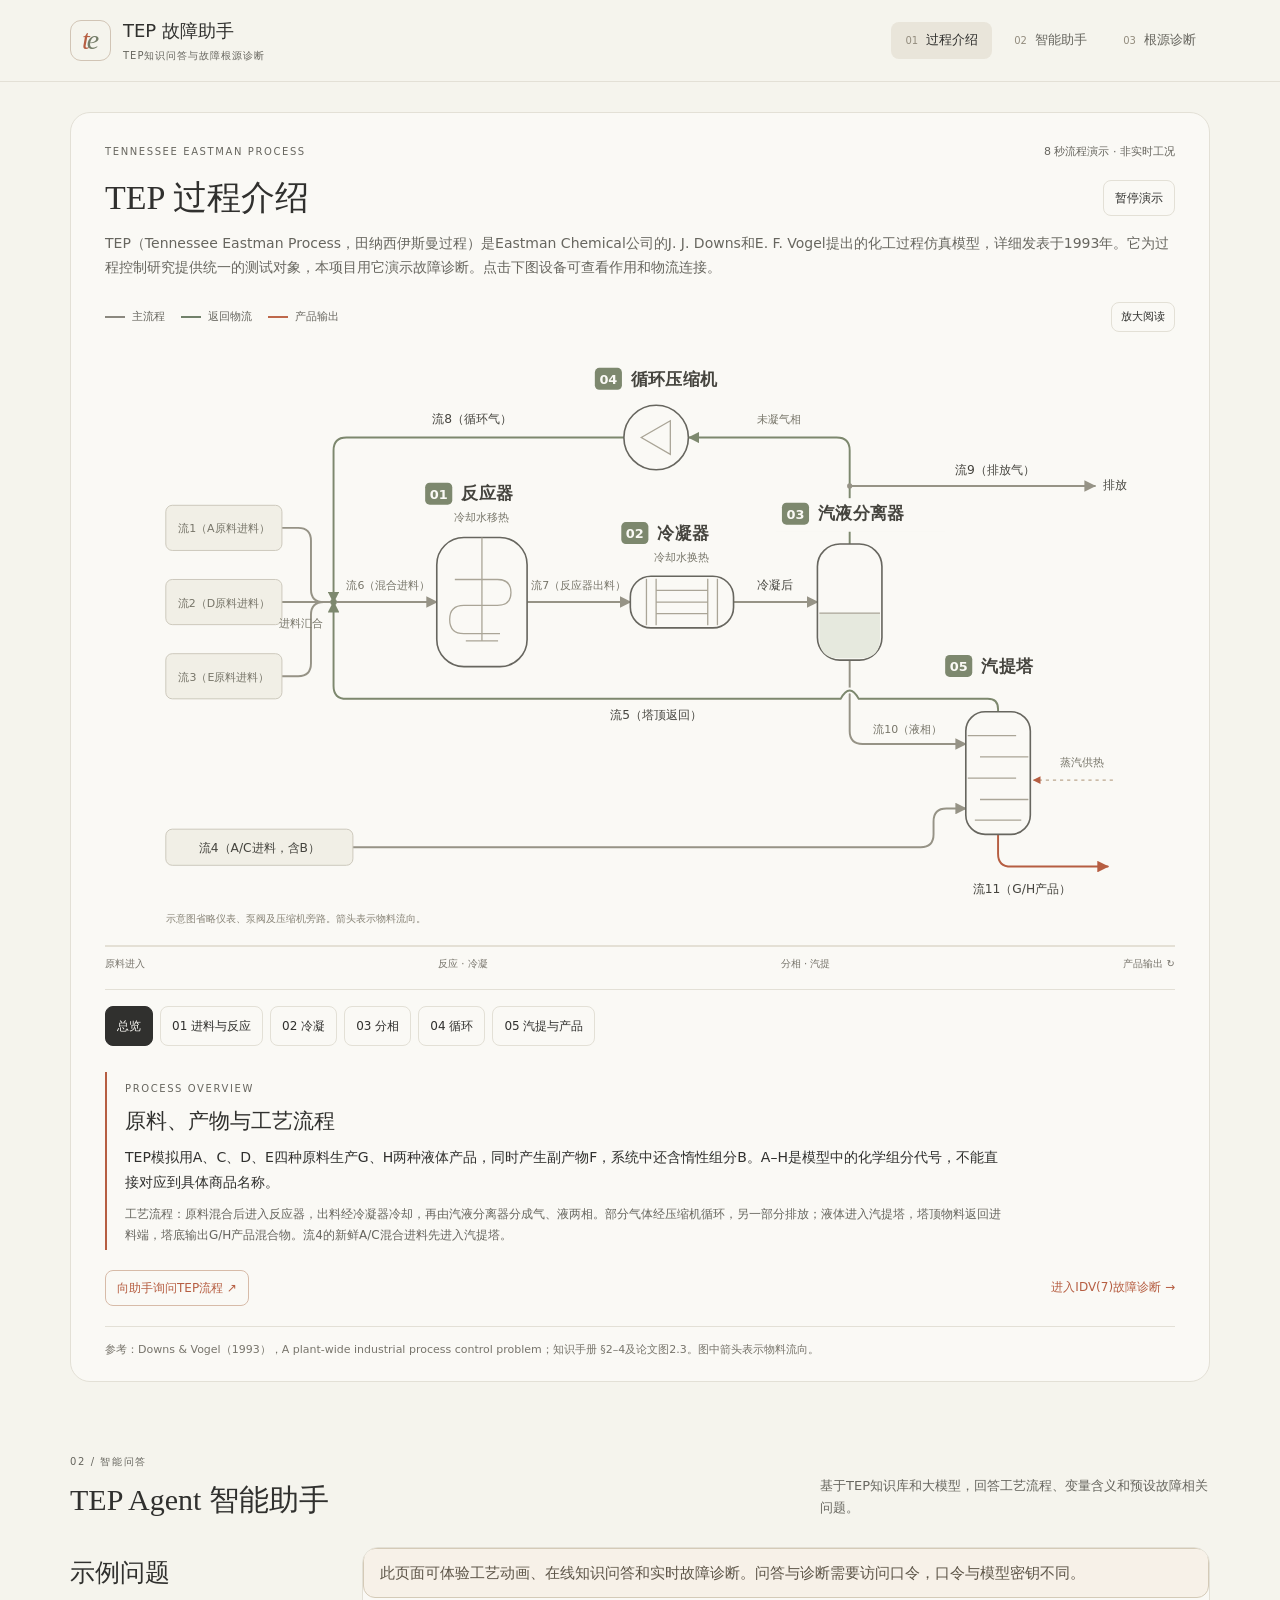
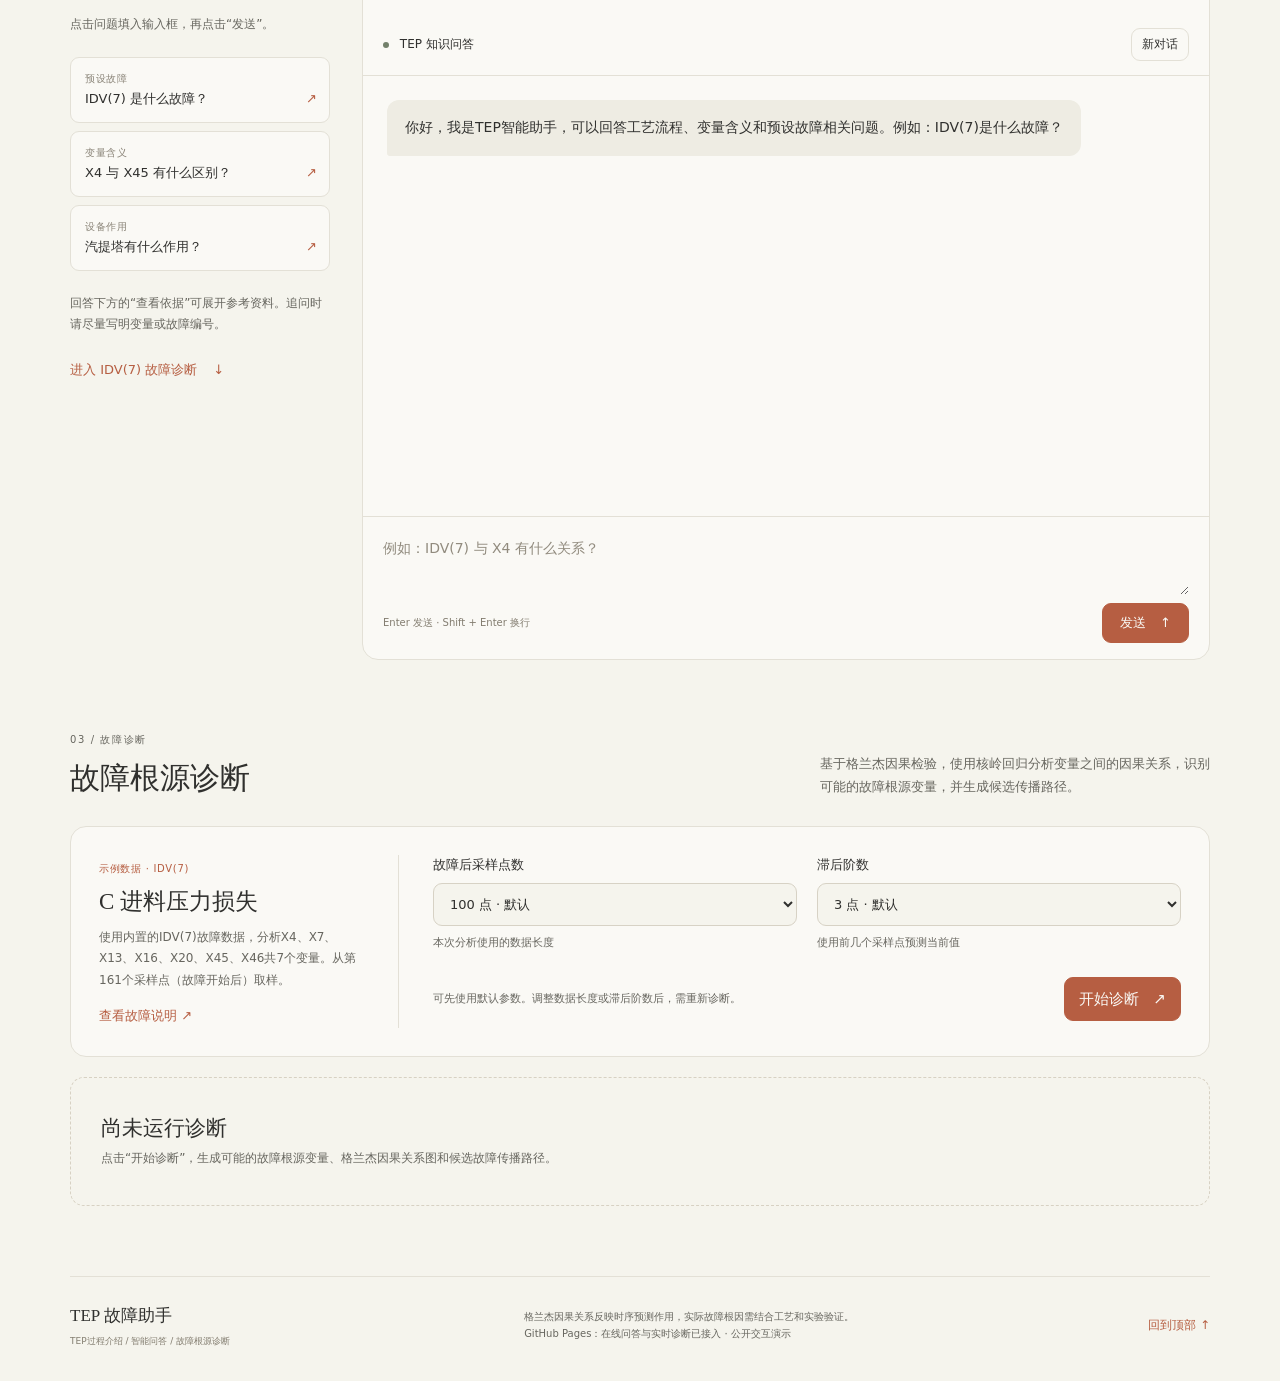
==== commit b42b8162: "Connect GitHub Pages to live Render backend" ====
--- a/docs/index.html
+++ b/docs/index.html
@@ -65,7 +65,7 @@
 </div><p class="guide-note">回答下方的“查看依据”可展开参考资料。追问时请尽量写明变量或故障编号。</p>
 <a class="text-link" href="#diagnosis">进入 IDV(7) 故障诊断 <span aria-hidden="true">↓</span></a></aside>
 <section class="chat card" aria-label="故障知识聊天">
-<p class="deployment-note" role="status">此公开页面可体验工艺动画和预计算的故障诊断结果（9组参数）。在线知识问答暂未启用；本地运行版本可使用完整功能。</p><div class="chat-toolbar"><span><i class="quiet-dot" aria-hidden="true"></i> TEP 知识问答</span><button type="button" id="reset-chat" class="quiet-button">新对话</button></div>
+<p class="deployment-note" role="status">此页面可体验工艺动画、在线知识问答和实时故障诊断。问答与诊断需要访问口令，口令与模型密钥不同。</p><div class="chat-toolbar"><span><i class="quiet-dot" aria-hidden="true"></i> TEP 知识问答</span><button type="button" id="reset-chat" class="quiet-button">新对话</button></div>
 <div id="chat-log" class="chat-log" role="log" aria-live="polite" aria-relevant="additions text">
 <div class="message assistant">你好，我是TEP智能助手，可以回答工艺流程、变量含义和预设故障相关问题。例如：IDV(7)是什么故障？</div>
 </div>
@@ -86,8 +86,8 @@
 <div id="diagnose-output" aria-live="polite" aria-busy="false" tabindex="-1"></div>
 <div class="diagnose-empty" id="diagnose-empty"><div><h3>尚未运行诊断</h3><p>点击“开始诊断”，生成可能的故障根源变量、格兰杰因果关系图和候选故障传播路径。</p></div></div>
 </section>
-<footer class="app-footer"><span>TEP 故障助手<small>TEP过程介绍 / 智能问答 / 故障根源诊断</small></span><p>格兰杰因果关系反映时序预测作用，实际故障根因需结合工艺和实验验证。<br><span id="configuration-status">GitHub Pages 演示：知识问答需独立后端</span> · 公开交互演示</p><a href="#tep-process" aria-label="回到TEP过程介绍">回到顶部 ↑</a></footer>
-</main><script>window.TEP_DEPLOYMENT = {"staticMode": true, "apiBase": ""};</script><script>
+<footer class="app-footer"><span>TEP 故障助手<small>TEP过程介绍 / 智能问答 / 故障根源诊断</small></span><p>格兰杰因果关系反映时序预测作用，实际故障根因需结合工艺和实验验证。<br><span id="configuration-status">GitHub Pages：在线问答与实时诊断已接入</span> · 公开交互演示</p><a href="#tep-process" aria-label="回到TEP过程介绍">回到顶部 ↑</a></footer>
+</main><script>window.TEP_DEPLOYMENT = {"staticMode": true, "apiBase": "https://tep-fault-agent-api.onrender.com"};</script><script>
 (() => {
   const panel = document.getElementById('tep-process');
   if (!panel) return;
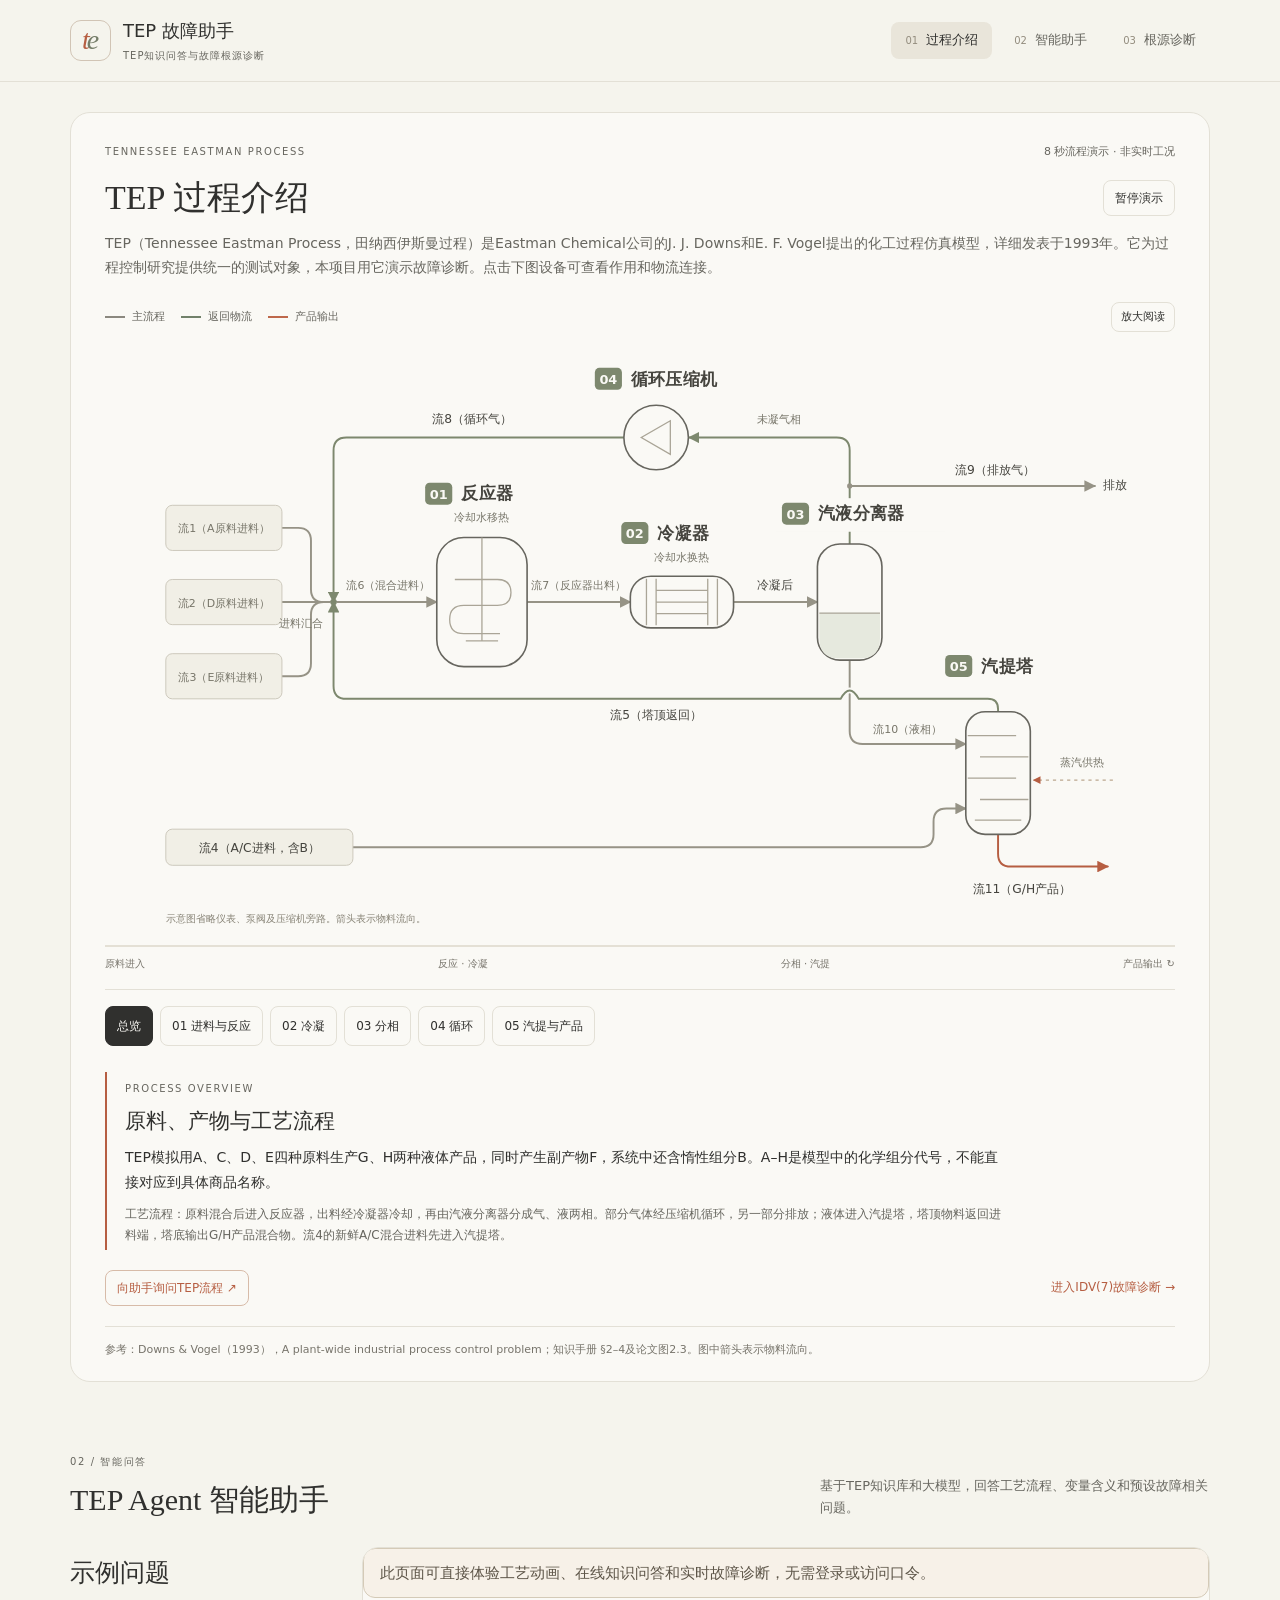
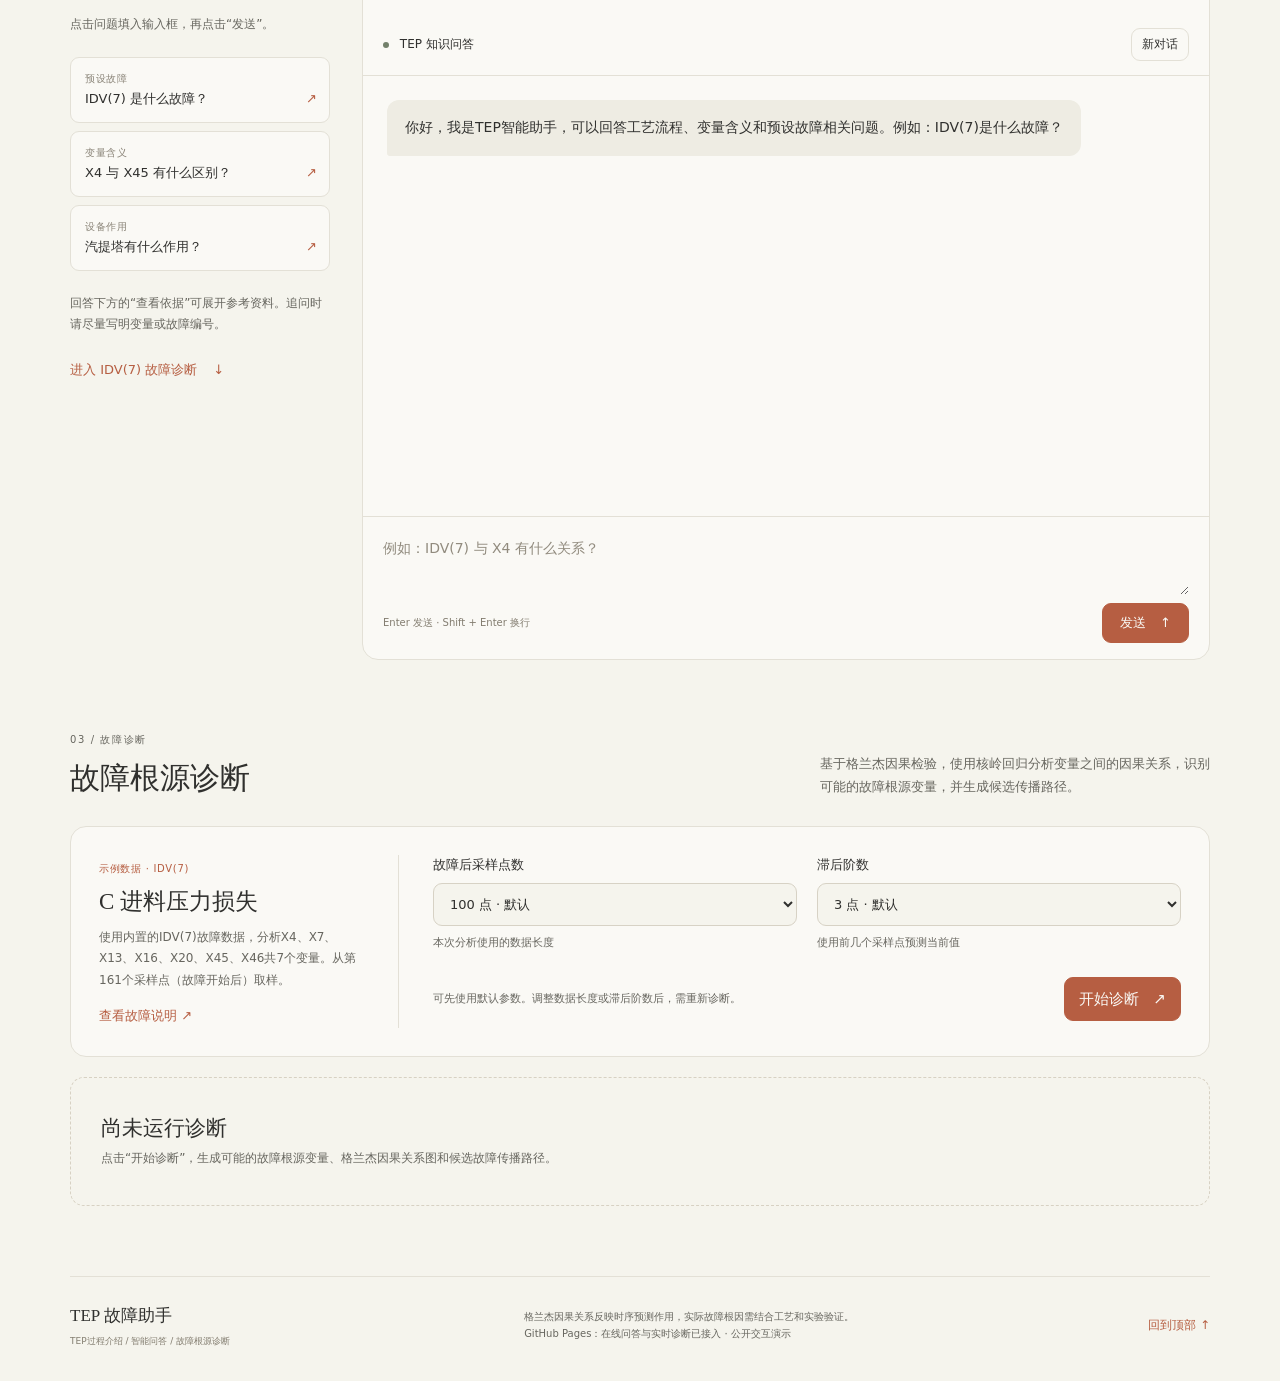
==== commit 715712b0: "Remove access token for public Q&A and diagnosis" ====
--- a/docs/index.html
+++ b/docs/index.html
@@ -65,7 +65,7 @@
 </div><p class="guide-note">回答下方的“查看依据”可展开参考资料。追问时请尽量写明变量或故障编号。</p>
 <a class="text-link" href="#diagnosis">进入 IDV(7) 故障诊断 <span aria-hidden="true">↓</span></a></aside>
 <section class="chat card" aria-label="故障知识聊天">
-<p class="deployment-note" role="status">此页面可体验工艺动画、在线知识问答和实时故障诊断。问答与诊断需要访问口令，口令与模型密钥不同。</p><div class="chat-toolbar"><span><i class="quiet-dot" aria-hidden="true"></i> TEP 知识问答</span><button type="button" id="reset-chat" class="quiet-button">新对话</button></div>
+<p class="deployment-note" role="status">此页面可直接体验工艺动画、在线知识问答和实时故障诊断，无需登录或访问口令。</p><div class="chat-toolbar"><span><i class="quiet-dot" aria-hidden="true"></i> TEP 知识问答</span><button type="button" id="reset-chat" class="quiet-button">新对话</button></div>
 <div id="chat-log" class="chat-log" role="log" aria-live="polite" aria-relevant="additions text">
 <div class="message assistant">你好，我是TEP智能助手，可以回答工艺流程、变量含义和预设故障相关问题。例如：IDV(7)是什么故障？</div>
 </div>
@@ -152,23 +152,12 @@
 function apiUrl(path) {
   return (deployment.apiBase || '') + path;
 }
-async function protectedPost(path, body, signal) {
-  const storageKey = 'tep-access-token';
-  for (let attempt = 0; attempt < 2; attempt += 1) {
-    const token = sessionStorage.getItem(storageKey);
-    const headers = {'Content-Type': 'application/x-www-form-urlencoded'};
-    if (token) headers.Authorization = `Bearer ${token}`;
-    const response = await fetch(apiUrl(path), {
-      method: 'POST', headers, body, signal, cache: 'no-store'
-    });
-    if (response.status !== 401) return response;
-    sessionStorage.removeItem(storageKey);
-    if (attempt === 1) throw new Error('访问口令不正确，请重新提交后再试。');
-    const entered = window.prompt('请输入本项目的访问口令（不是模型 API Key）：');
-    if (entered === null) throw new Error('已取消输入访问口令。');
-    if (!entered.trim()) throw new Error('访问口令不能为空。');
-    sessionStorage.setItem(storageKey, entered.trim());
-  }
+async function postApi(path, body, signal) {
+  return fetch(apiUrl(path), {
+    method: 'POST',
+    headers: {'Content-Type': 'application/x-www-form-urlencoded'},
+    body, signal, cache: 'no-store'
+  });
 }
 let lastQuestion = '';
 const resetButton = document.getElementById('reset-chat');
@@ -234,7 +223,7 @@
     if (deployment.staticMode && !deployment.apiBase) {
       throw new Error('GitHub Pages 目前仅提供工艺图和故障诊断演示。在线知识问答需要部署独立的安全后端。');
     }
-    const response = await protectedPost('/api/ask',
+    const response = await postApi('/api/ask',
       new URLSearchParams({question, previous_question: lastQuestion}), controller.signal);
     const data = await response.json();
     if (!response.ok) throw new Error(data.error || '问答失败，请重试');
@@ -293,7 +282,7 @@
   try {
     const response = deployment.staticMode && !deployment.apiBase
       ? await fetch(`./diagnosis/${body.get('samples')}-${body.get('lag')}.json`, {signal: controller.signal, cache: 'no-store'})
-      : await protectedPost('/api/diagnose', body, controller.signal);
+      : await postApi('/api/diagnose', body, controller.signal);
     const data = await response.json();
     if (!response.ok) throw new Error(data.error || '诊断失败');
     // HTML仅来自本服务的转义模板和诊断数值，不使用模型生成的HTML。
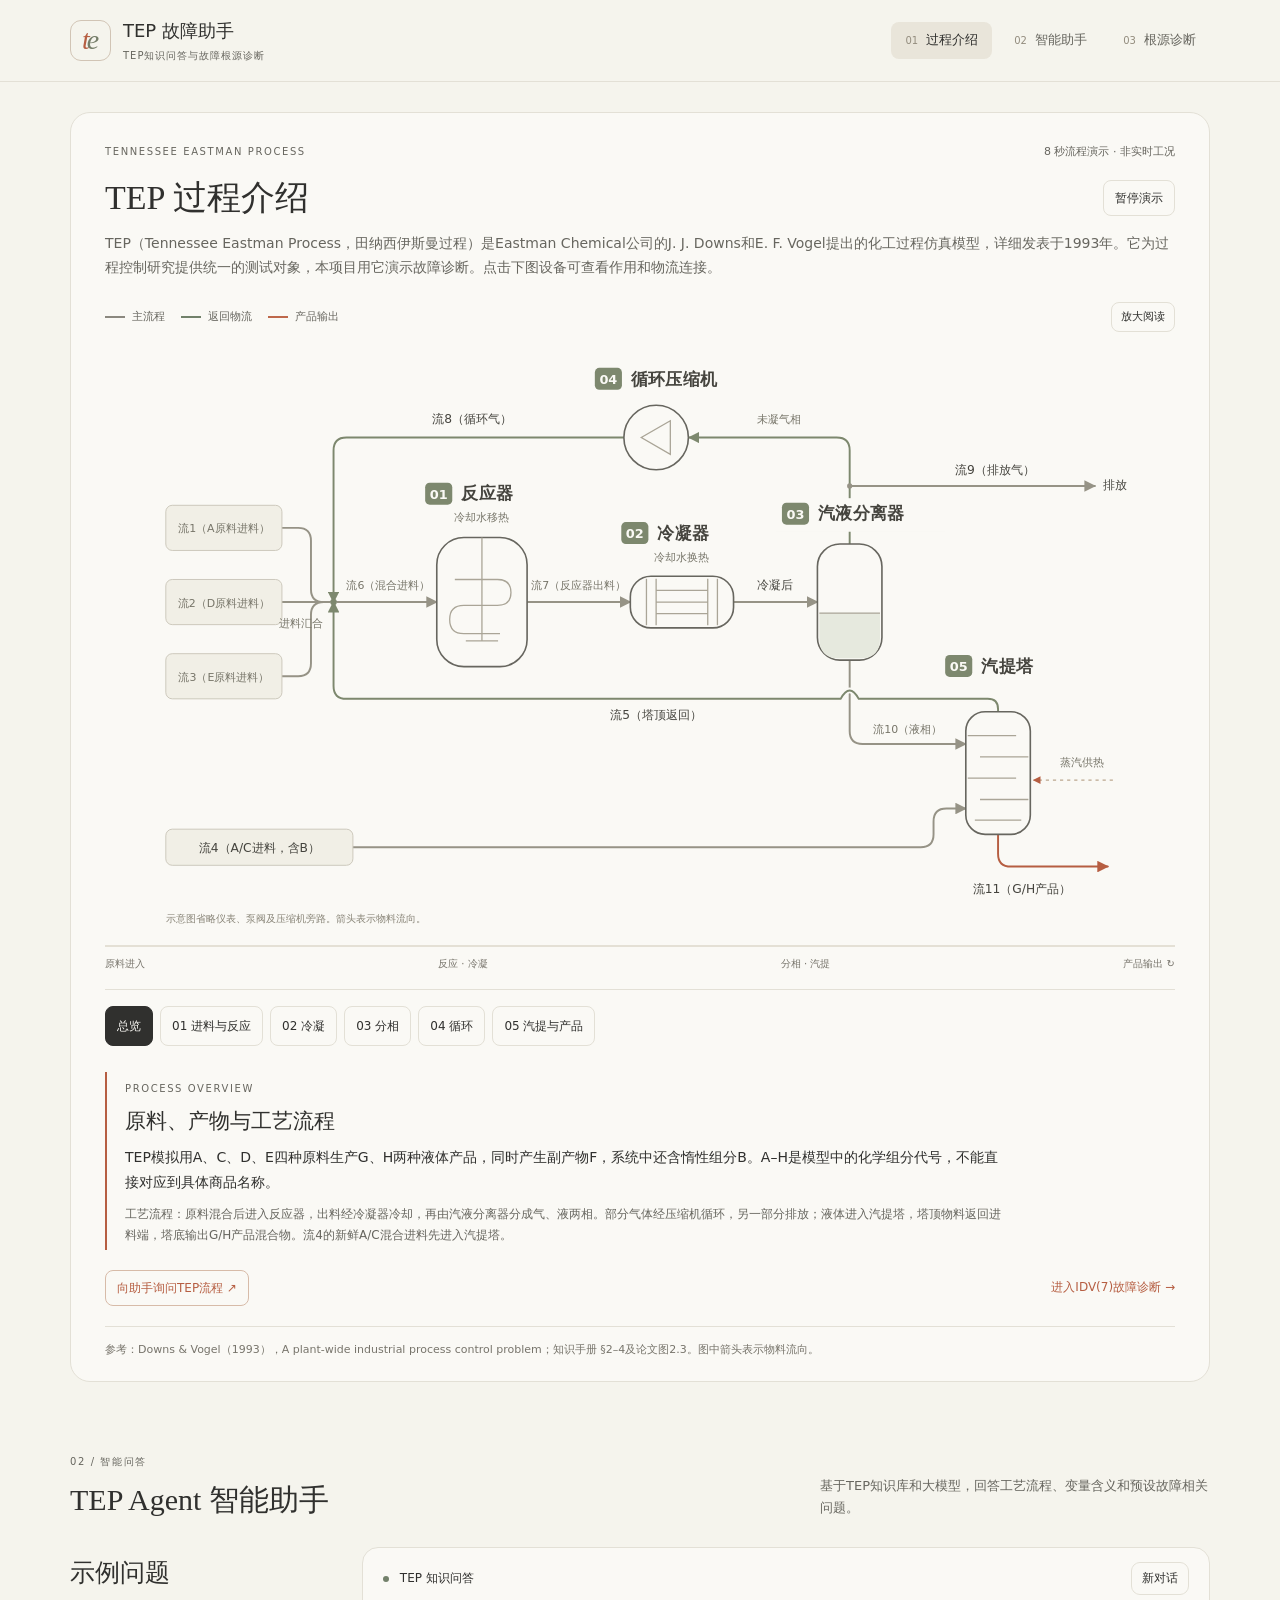
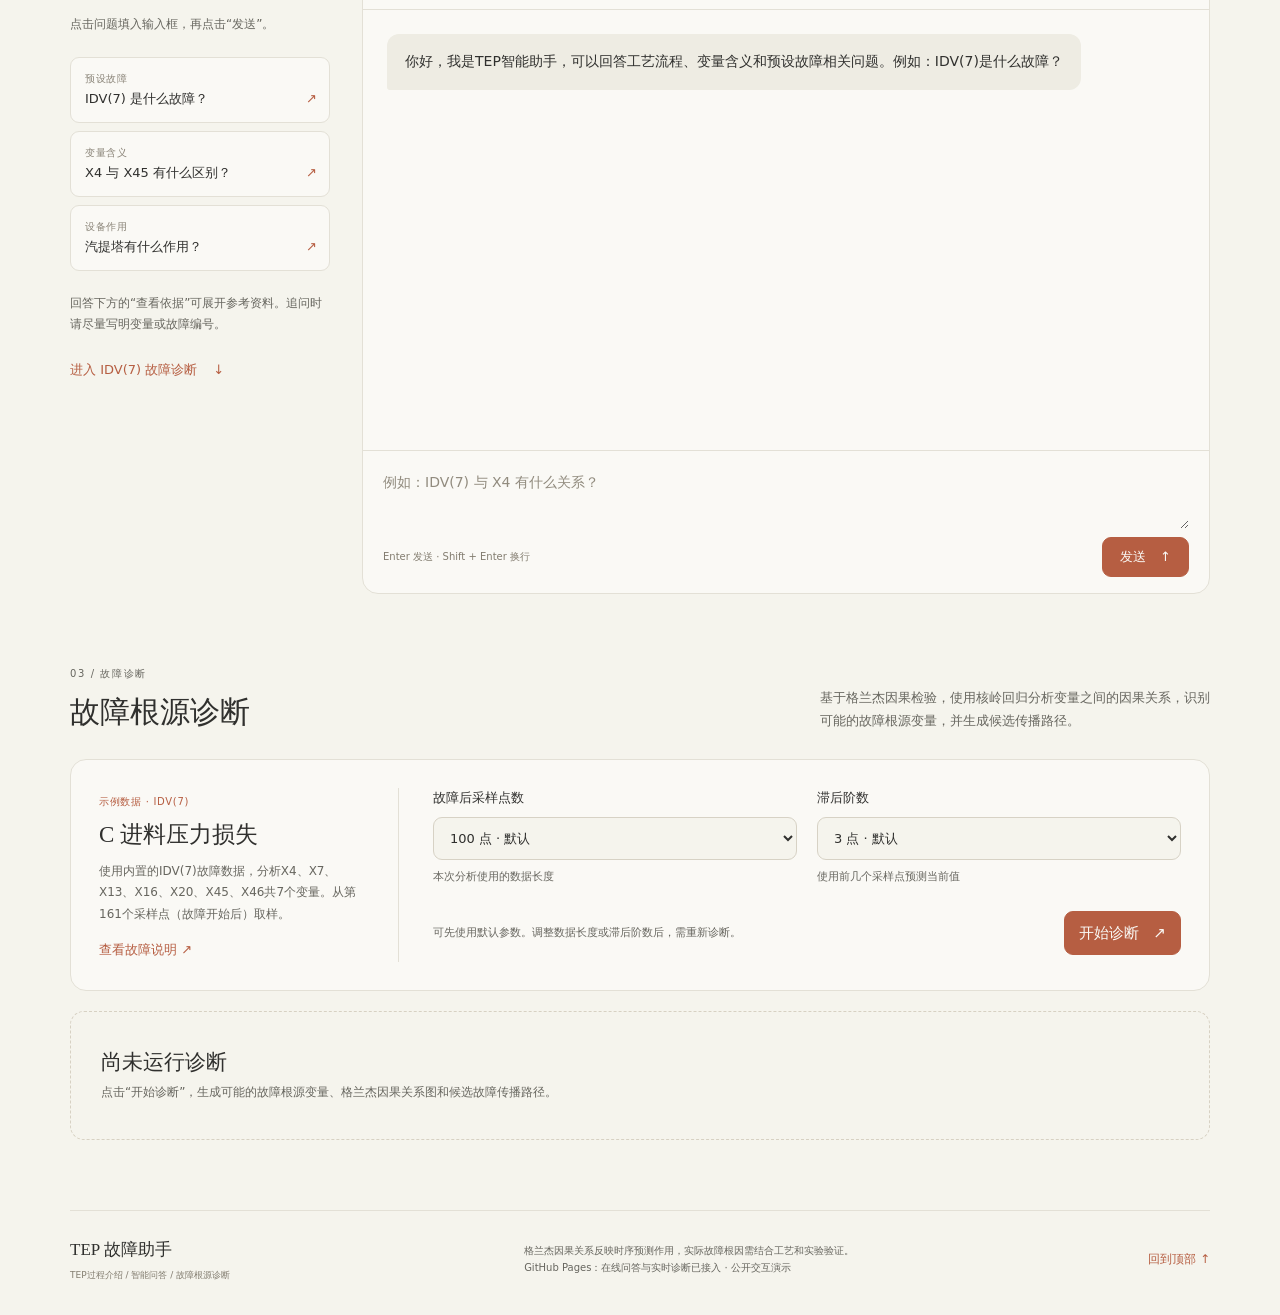
==== commit 1a179080: "Support official DeepSeek API and remove public chat banner" ====
--- a/docs/index.html
+++ b/docs/index.html
@@ -65,7 +65,7 @@
 </div><p class="guide-note">回答下方的“查看依据”可展开参考资料。追问时请尽量写明变量或故障编号。</p>
 <a class="text-link" href="#diagnosis">进入 IDV(7) 故障诊断 <span aria-hidden="true">↓</span></a></aside>
 <section class="chat card" aria-label="故障知识聊天">
-<p class="deployment-note" role="status">此页面可直接体验工艺动画、在线知识问答和实时故障诊断，无需登录或访问口令。</p><div class="chat-toolbar"><span><i class="quiet-dot" aria-hidden="true"></i> TEP 知识问答</span><button type="button" id="reset-chat" class="quiet-button">新对话</button></div>
+<div class="chat-toolbar"><span><i class="quiet-dot" aria-hidden="true"></i> TEP 知识问答</span><button type="button" id="reset-chat" class="quiet-button">新对话</button></div>
 <div id="chat-log" class="chat-log" role="log" aria-live="polite" aria-relevant="additions text">
 <div class="message assistant">你好，我是TEP智能助手，可以回答工艺流程、变量含义和预设故障相关问题。例如：IDV(7)是什么故障？</div>
 </div>
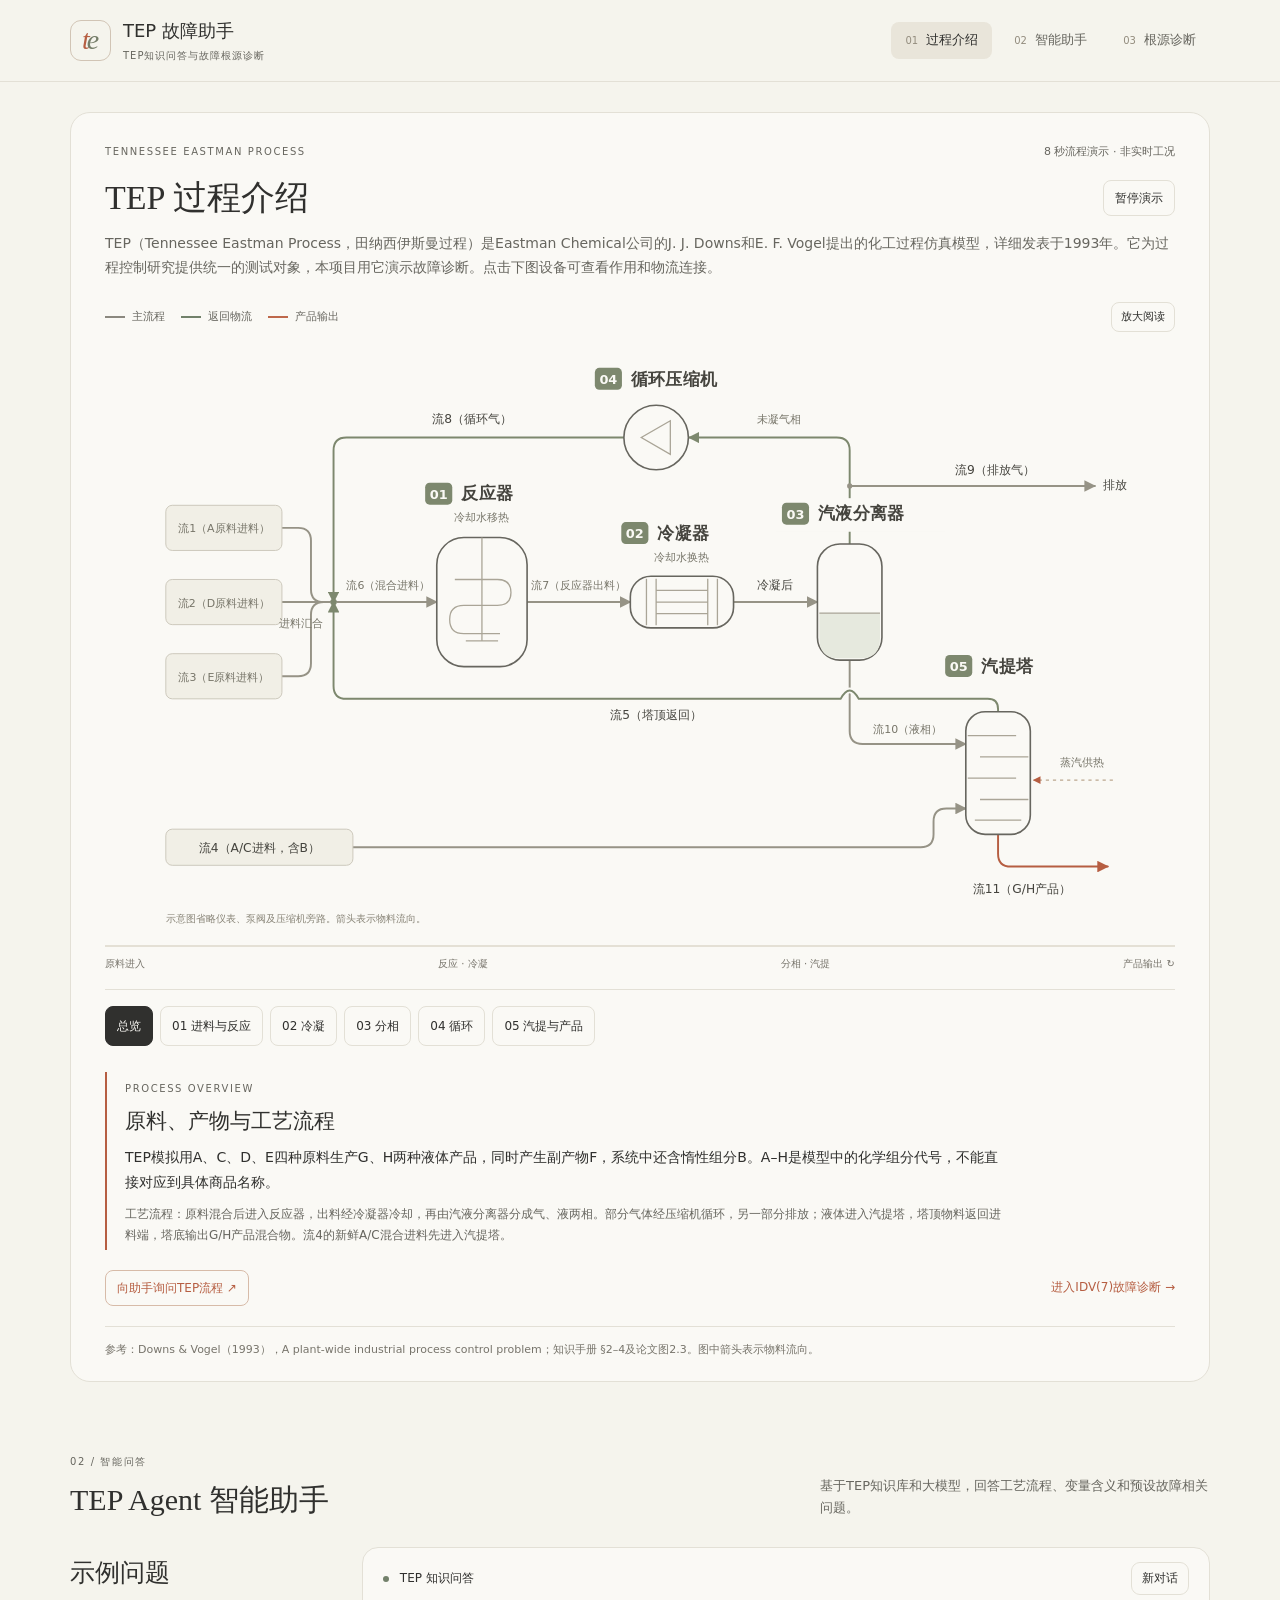
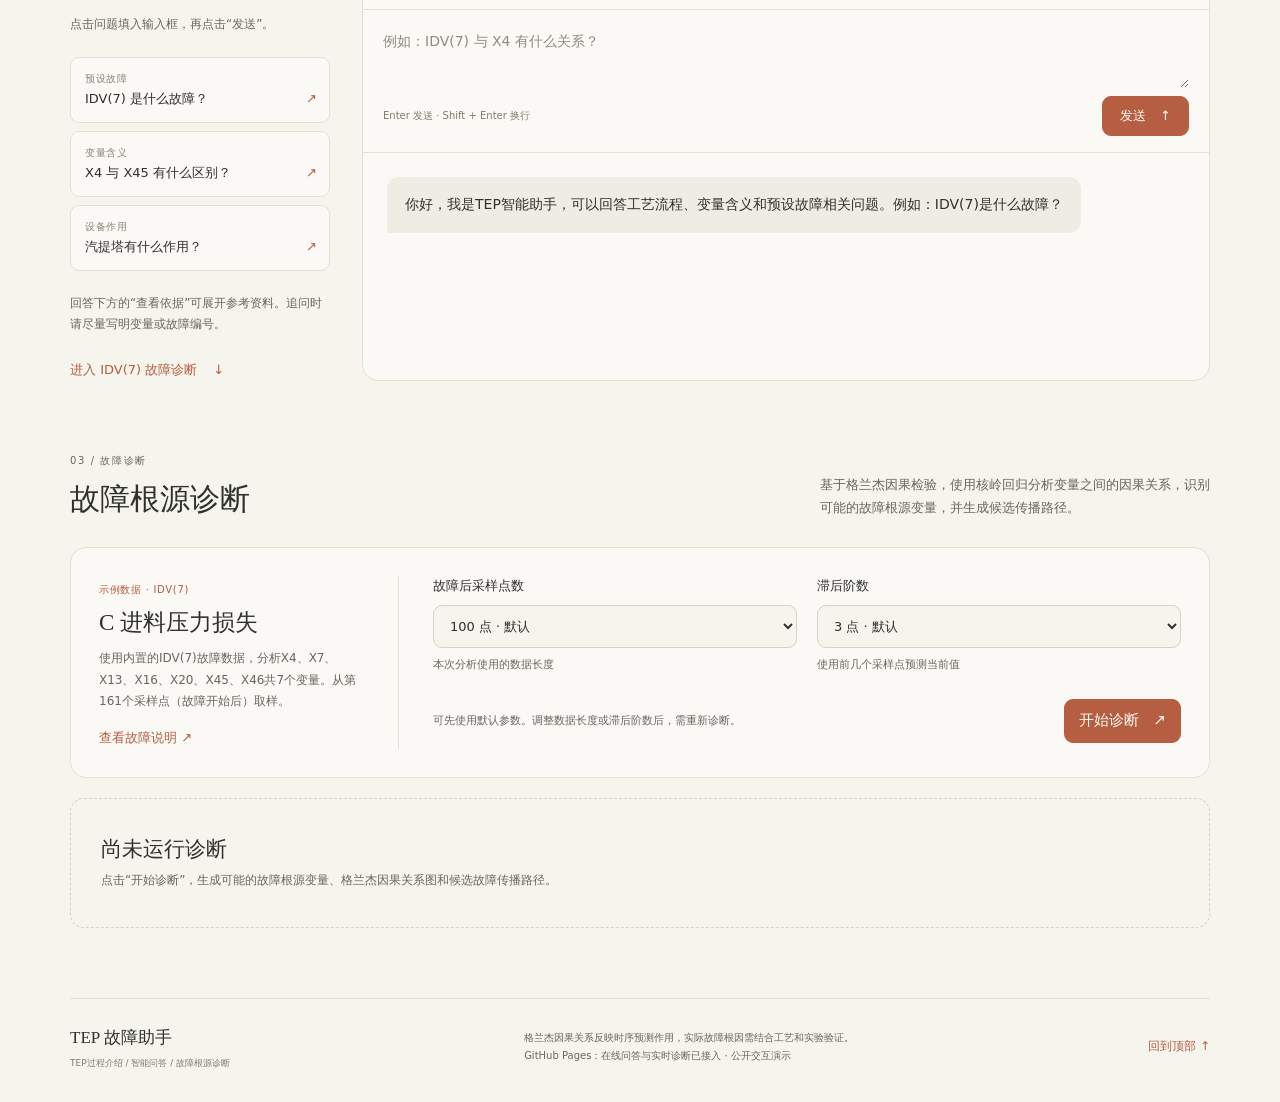
==== commit 1a7816da: "Fix chat scrolling and keep example questions in place" ====
--- a/docs/index.html
+++ b/docs/index.html
@@ -15,11 +15,11 @@
 :root{--paper:#f5f4ed;--surface:#faf9f5;--ink:#30302e;--muted:#67665f;--line:#e3e0d6;--accent:#b65e42;--accent-soft:#f2e5d9;--sage:#73816b;--serif:Georgia,"Songti SC","SimSun",serif}
 *{box-sizing:border-box}html{scroll-behavior:smooth;scroll-padding-top:0}body{margin:0;font-family:system-ui,-apple-system,"Microsoft YaHei",sans-serif;color:var(--ink);background:var(--paper);font-size:15px;line-height:1.6}a{color:inherit;text-decoration:none}button,textarea,select,input{font:inherit}button,a,select,summary{-webkit-tap-highlight-color:transparent}button{cursor:pointer}button:disabled{opacity:.5;cursor:default}button:focus-visible,a:focus-visible,summary:focus-visible,select:focus-visible,textarea:focus-visible{outline:2px solid var(--accent);outline-offset:4px}button{border:1px solid var(--line);border-radius:9px;background:transparent;color:var(--ink);padding:10px 14px;line-height:1.4}button:hover:not(:disabled){background:#eeece3}button.primary-button{background:var(--accent);border-color:var(--accent);color:var(--surface);font-weight:500;white-space:nowrap}button.primary-button:hover:not(:disabled){background:#9d4f36;border-color:#9d4f36}.primary-button span{margin-left:10px}p{margin:0 0 12px;line-height:1.75}h1,h2,h3{font-family:var(--serif);font-weight:500;line-height:1.35;margin:0}h2{font-size:30px}h3{font-size:23px}small{color:var(--muted);font-size:12px}summary{cursor:pointer;list-style:none;font-weight:500}summary::-webkit-details-marker{display:none}summary:before{content:'+';font-family:system-ui;margin-right:10px;color:var(--accent)}details[open]>summary:before{content:'−'}.sr-only{position:absolute;width:1px;height:1px;padding:0;overflow:hidden;clip:rect(0,0,0,0);white-space:nowrap;border:0}.skip-link{position:fixed;left:20px;top:-80px;z-index:100;background:var(--ink);color:var(--surface);padding:12px}.skip-link:focus{top:10px}
 .app-header{position:sticky;top:0;z-index:20;border-bottom:1px solid var(--line);background:rgba(245,244,237,.96);backdrop-filter:blur(12px)}.header-inner{max-width:1192px;margin:auto;padding:17px 26px;display:flex;justify-content:space-between;align-items:center;gap:24px}.brand{display:flex;align-items:center;gap:12px;font-size:18px;white-space:nowrap}.brand small{display:block;font-size:10px;letter-spacing:1px;margin-top:2px}.brand-symbol{display:flex;align-items:baseline;justify-content:center;width:41px;height:41px;border:1px solid #d1c4b5;border-radius:11px;font-family:Georgia,serif;font-size:28px;font-style:italic;line-height:37px;color:var(--accent)}.brand-symbol span{color:#757d69;margin-left:-3px}.main-nav{display:flex;gap:8px}.main-nav a{font-size:13px;padding:8px 14px;border-radius:8px;color:var(--muted);white-space:nowrap}.main-nav a span{font-size:10px;color:#938c7e;margin-right:4px}.main-nav a:hover{background:#eae7dd}.main-nav a[aria-current]{background:#e9e5da;color:var(--ink)}main{max-width:1192px;margin:auto;padding:0 26px}.tep-process{margin:30px 0 0;padding:30px 34px 22px;scroll-margin-top:110px}.tep-process h2{font-size:34px}.tep-canvas{max-width:1000px;margin:12px auto 0}.tep-explanation{max-width:900px;min-height:138px}.tep-process .tep-steps button{min-height:40px}.workspace{margin:72px 0 0;scroll-margin-top:110px}.section-heading{display:flex;justify-content:space-between;align-items:flex-end;gap:30px;margin:0 0 27px}.eyebrow,.side-label{font-size:10px;letter-spacing:1.6px;color:var(--muted);display:block;margin-bottom:10px}.section-heading p{font-size:13px;color:var(--muted);margin:0;max-width:390px}.card{background:var(--surface);border:1px solid var(--line);border-radius:16px}.knowledge-layout{display:grid;grid-template-columns:260px minmax(0,1fr);gap:32px}.knowledge-guide{padding-top:9px}.knowledge-guide h3{font-size:25px;margin-bottom:24px}.question-examples{display:flex;flex-direction:column;gap:8px}.question-examples button{text-align:left;position:relative;padding:14px 28px 14px 14px;font-size:13px;background:var(--surface)}.question-examples button>span{display:block;font-size:10px;color:#8a8478;margin-bottom:4px;letter-spacing:.5px}.question-examples i{font-style:normal;position:absolute;right:12px;bottom:14px;color:var(--accent)}.guide-note{font-size:12px;color:var(--muted);margin:22px 0}.text-link,.text-button{font-size:13px;color:var(--accent)}.text-link span{margin-left:12px}.text-button{border:0;padding:0;line-height:1.8}.text-button:hover{background:none!important;text-decoration:underline}
-.chat{overflow:hidden;min-width:0}.chat-toolbar{padding:14px 20px;display:flex;justify-content:space-between;align-items:center;border-bottom:1px solid var(--line);font-size:12px}.quiet-dot{display:inline-block;height:6px;width:6px;border-radius:50%;background:var(--sage);margin-right:7px}.quiet-button{font-size:12px;padding:7px 10px}.chat-log{height:440px;overflow-y:auto;overscroll-behavior:contain;display:flex;flex-direction:column;gap:20px;padding:24px;scrollbar-width:thin;scrollbar-color:#c4bdaf transparent}.message{max-width:92%;padding:15px 18px;border-radius:12px;font-size:14px;line-height:1.85;white-space:pre-wrap;overflow-wrap:anywhere}.message.assistant{align-self:flex-start;background:#eeece3;border-bottom-left-radius:3px}.message.user{align-self:flex-end;background:#ded8ca;border-bottom-right-radius:3px}.message.welcome{background:none;margin:auto 0;padding:10px 0;font-size:17px;line-height:1.9;max-width:100%}.welcome-mark{font:35px Georgia,serif;color:var(--accent);margin:16px 0 11px}.message-label{font-size:10px;color:var(--muted);letter-spacing:1px}.message small{display:block;line-height:1.7;margin-top:9px}.sources{margin-top:14px;padding-top:10px;border-top:1px solid #d9d4c7;white-space:normal;font-size:12px}.sources summary{color:var(--accent)}.sources ul{list-style:none;margin:12px 0 0;padding:0}.sources li{padding:12px 0;border-top:1px solid #ded9cd}.sources li:first-child{border-top:0}.sources li>div{font-weight:500}.sources p{font-size:12px;margin:9px 0 0;color:var(--muted)}.sources small{margin-top:5px;font-size:10px}.message.error{background:#f2e1d8;color:#8c402c}.message.loading{color:var(--muted)}.message.loading:before{content:'◌';display:inline-block;margin-right:8px;animation:thinking 1.3s linear infinite}@keyframes thinking{to{transform:rotate(360deg)}}.composer{padding:16px 20px;border-top:1px solid var(--line)}.composer textarea{resize:vertical;display:block;width:100%;min-height:62px;max-height:180px;border:0;background:transparent;color:var(--ink);line-height:1.65;outline-offset:2px;padding:4px 0;font-size:14px}.composer textarea::placeholder{color:#918b7e}.composer-footer{display:flex;justify-content:space-between;align-items:center;gap:10px;margin-top:8px}.composer-footer>span{font-size:10px;color:#827c6f}.composer .primary-button{font-size:13px;padding:9px 17px;min-height:40px}
+.chat{overflow:hidden;min-width:0}.chat-toolbar{padding:14px 20px;display:flex;justify-content:space-between;align-items:center;border-bottom:1px solid var(--line);font-size:12px}.quiet-dot{display:inline-block;height:6px;width:6px;border-radius:50%;background:var(--sage);margin-right:7px}.quiet-button{font-size:12px;padding:7px 10px}.chat-log{min-height:180px;display:flex;flex-direction:column;gap:20px;padding:24px}.chat-history{margin:0 24px;border-bottom:1px solid var(--line)}.chat-history>summary{padding:15px 0;font-size:12px;color:var(--muted)}.chat-history-log{padding:4px 0 20px}.chat-turn{display:flex;flex-direction:column;gap:20px;padding:20px 0;border-top:1px solid var(--line)}.chat-turn:first-child{padding-top:0;border-top:0}.message{max-width:92%;padding:15px 18px;border-radius:12px;font-size:14px;line-height:1.85;white-space:pre-wrap;overflow-wrap:anywhere}.message.assistant{align-self:flex-start;background:#eeece3;border-bottom-left-radius:3px}.message.user{align-self:flex-end;background:#ded8ca;border-bottom-right-radius:3px}.message.welcome{background:none;margin:auto 0;padding:10px 0;font-size:17px;line-height:1.9;max-width:100%}.welcome-mark{font:35px Georgia,serif;color:var(--accent);margin:16px 0 11px}.message-label{font-size:10px;color:var(--muted);letter-spacing:1px}.message small{display:block;line-height:1.7;margin-top:9px}.sources{margin-top:14px;padding-top:10px;border-top:1px solid #d9d4c7;white-space:normal;font-size:12px}.sources summary{color:var(--accent)}.sources ul{list-style:none;margin:12px 0 0;padding:0}.sources li{padding:12px 0;border-top:1px solid #ded9cd}.sources li:first-child{border-top:0}.sources li>div{font-weight:500}.sources p{font-size:12px;margin:9px 0 0;color:var(--muted)}.sources small{margin-top:5px;font-size:10px}.message.error{background:#f2e1d8;color:#8c402c}.message.loading{color:var(--muted)}.message.loading:before{content:'◌';display:inline-block;margin-right:8px;animation:thinking 1.3s linear infinite}@keyframes thinking{to{transform:rotate(360deg)}}.composer{padding:16px 20px;border-bottom:1px solid var(--line)}.composer textarea{resize:vertical;display:block;width:100%;min-height:62px;max-height:180px;border:0;background:transparent;color:var(--ink);line-height:1.65;outline-offset:2px;padding:4px 0;font-size:14px}.composer textarea::placeholder{color:#918b7e}.composer-footer{display:flex;justify-content:space-between;align-items:center;gap:10px;margin-top:8px}.composer-footer>span{font-size:10px;color:#827c6f}.composer .primary-button{font-size:13px;padding:9px 17px;min-height:40px}
 .diagnosis-setup{display:grid;grid-template-columns:300px 1fr;gap:34px;padding:28px}.case-intro{border-right:1px solid var(--line);padding-right:28px}.case-tag{font-size:10px;color:var(--accent);letter-spacing:.7px}.case-intro h3{margin:7px 0 10px}.case-intro p{font-size:12px;color:var(--muted);line-height:1.8}.parameter-grid{display:grid;grid-template-columns:1fr 1fr;gap:20px}.parameter-grid label{font-size:13px;display:block}.parameter-grid select{display:block;width:100%;padding:10px 12px;border:1px solid #d7d2c5;border-radius:9px;background:var(--paper);color:var(--ink);margin:8px 0 6px;min-height:43px}.parameter-grid small{font-size:11px}.run-row{display:flex;justify-content:space-between;align-items:center;gap:12px;margin-top:24px}.run-row>span{font-size:11px;color:var(--muted)}.run-row button{min-height:44px}.run-status{font-size:13px;color:var(--muted);margin:15px 2px 0}.run-status.error{color:#8c402c}.diagnose-empty{display:flex;align-items:center;gap:18px;border:1px dashed #d7d1c3;border-radius:14px;padding:36px 30px;margin-top:20px;color:var(--muted)}.diagnose-empty h3{font-size:21px;color:var(--ink);margin-bottom:6px}.diagnose-empty p{font-size:12px;margin:0}.empty-icon{font:36px var(--serif);color:#a58c74}.empty-step{font-size:9px;letter-spacing:1px;margin-left:auto}.diagnose-empty[hidden]{display:none}#diagnose-output{scroll-margin-top:110px;outline:none}#diagnose-output.is-loading{opacity:.45;pointer-events:none}#diagnose-output:empty{display:none}.result-summary{padding:25px 28px;margin:22px 0 18px}.result-summary-top{display:flex;align-items:center;justify-content:space-between;gap:15px;margin-bottom:18px}.result-summary-top h3{font-size:22px}.result-window{font-size:11px;color:var(--muted)}.candidate-row{display:flex;align-items:center;justify-content:space-between;gap:20px}.candidate-list{display:flex;flex-wrap:wrap;gap:9px}.candidate-chip{display:flex;align-items:center;gap:12px;background:var(--accent-soft);border-color:#d7bba8;padding:12px 16px;text-align:left}.candidate{font-family:Georgia,serif;font-size:27px;color:#a75135;line-height:1}.candidate-chip small{display:block;font-size:11px;color:#775c48}.candidate-chip i{font-size:14px;font-style:normal;color:#a75135}.result-stat{text-align:right;white-space:nowrap;color:var(--muted);font-size:12px}.result-stat strong{font:26px Georgia,serif;color:var(--ink);margin-right:5px}.result-note{font-size:12px;color:var(--muted);margin:16px 0 0}.result-empty-title{font:24px var(--serif)}
 .path-explorer{padding:26px;margin-bottom:18px}.result-heading{display:flex;justify-content:space-between;align-items:flex-start;gap:20px;margin-bottom:15px}.result-heading h2{font-size:25px;margin-bottom:5px}.result-heading p{font-size:12px;color:var(--muted);margin:0}.graph-legend{display:flex;flex-wrap:wrap;gap:14px;font-size:10px;color:var(--muted);margin-bottom:12px}.graph-legend span{display:flex;align-items:center;gap:7px}.legend-node{display:inline-block;width:9px;height:9px;border:2px solid var(--accent);border-radius:50%}.legend-cycle{display:inline-block;width:20px;border-top:2px dashed var(--sage)}.network-layout{display:grid;grid-template-columns:minmax(0,1fr) 285px;gap:20px}.network-plot{min-width:0;overflow:auto;border:1px solid var(--line);border-radius:12px;background:#f7f6f0}.network-plot svg{width:100%;height:auto;min-width:450px;display:block}.path-sidebar{border-left:1px solid var(--line);padding-left:22px}.path-sidebar h3{font-size:20px;margin:0 0 9px}.path-sidebar>p{font-size:12px;color:var(--muted);line-height:1.7}.path-list{list-style:none;padding:0;margin:16px 0;counter-reset:path}.path-list li{margin:8px 0}.path-option{display:flex;align-items:center;width:100%;gap:10px;padding:12px 10px;border-color:var(--line);background:#f3f1e9;text-align:left;font-size:12px;white-space:normal;line-height:1.7}.path-number{font:12px Georgia,serif;color:#938675;align-self:flex-start;padding-top:3px}.path-option[aria-pressed="true"]{background:var(--accent-soft);border-color:#c99174;color:#9e4f34}.path-list small{display:block;padding:5px 0 0 25px;font-size:10px}.path-reset{font-size:11px;padding:7px 10px}.path-status{font-size:11px!important;margin:10px 0 0!important}.more-paths{font-size:12px}.more-paths summary{padding:5px 0}.feedback-note{font-size:12px!important;color:var(--muted);padding:15px 0 0;margin:17px 0 0!important;border-top:1px solid var(--line)}.graph-edge{transition:opacity .2s,stroke .2s}.graph-edge.path-active{stroke:var(--accent);stroke-width:3.5;marker-end:url(#arrow-active)}.graph-edge.path-muted{opacity:.1}.graph-node{transition:opacity .2s}.graph-node.path-muted{opacity:.42}.graph-node.path-active circle{stroke:var(--accent);stroke-width:3}.graph-node text{font-family:system-ui,-apple-system,"Microsoft YaHei",sans-serif}.plot-hint{font-size:11px;color:var(--muted);margin:0 0 10px;display:none}.evidence-section{padding:18px 24px;margin-top:12px}.evidence-section summary{font-size:14px}.evidence-section[open]>summary{padding-bottom:20px;border-bottom:1px solid var(--line);margin-bottom:20px}.evidence-section h2{font-size:23px;margin:24px 0 12px}.evidence-section h3{font-size:20px;margin-bottom:10px}.evidence-section p{font-size:13px;color:var(--muted)}.matrix-plot{max-width:530px;margin:auto;overflow:auto}.matrix-plot svg{display:block;width:100%;min-width:370px;height:auto}.matrix-and-guide{display:grid;grid-template-columns:minmax(0,1fr) 260px;gap:30px;align-items:center}.matrix-guide{font-size:13px;color:var(--muted)}.matrix-guide strong{color:var(--ink);font-weight:500}.matrix-key{margin:16px 0;display:flex;gap:16px}.matrix-key i{font-style:normal;border-radius:4px;padding:2px 8px;background:#eeeade}.matrix-key .selected{background:#b65e42;color:#faf9f5}.calculation-table{overflow:auto}table{width:100%;border-collapse:collapse;font-size:12px;margin:15px 0}th,td{text-align:left;padding:12px;border-bottom:1px solid var(--line);white-space:nowrap}th{font-weight:500;color:var(--muted);background:#f0eee5}.app-footer{border-top:1px solid var(--line);display:flex;justify-content:space-between;align-items:center;gap:24px;margin:70px 0 0;padding:25px 0 32px}.app-footer>span{font-family:var(--serif);font-size:17px}.app-footer small{display:block;font-family:system-ui;font-size:9px;margin-top:5px;color:#827c6f}.app-footer p{font-size:10px;color:var(--muted);margin:0}.app-footer>a{font-size:12px;color:var(--accent)}[hidden]{display:none!important}
 @media(max-width:980px){.knowledge-layout{grid-template-columns:220px minmax(0,1fr);gap:23px}.network-layout{grid-template-columns:minmax(0,1fr)}.path-sidebar{border-left:0;border-top:1px solid var(--line);padding:22px 0 0}.path-sidebar>.path-list{display:grid;grid-template-columns:repeat(3,minmax(0,1fr));gap:8px}.matrix-and-guide{grid-template-columns:minmax(0,1fr) 200px}.diagnosis-setup{grid-template-columns:240px 1fr;gap:24px}.empty-step{display:none}.result-summary-top{align-items:flex-start}}
-@media(max-width:700px){html{scroll-padding-top:0}.header-inner{padding:12px 18px 8px;display:block}.brand{font-size:17px}.brand-symbol{width:34px;height:34px;font-size:24px;line-height:31px}.brand small{font-size:9px}.main-nav{margin-top:11px;gap:4px}.main-nav a{flex:1;text-align:center;padding:7px 5px;font-size:12px}.main-nav a span{font-size:9px}main{padding:0 16px}.tep-process{padding:20px 17px 17px;margin-top:19px;scroll-margin-top:132px}.tep-process h2{font-size:25px}.tep-explanation{min-height:220px}.workspace{margin-top:44px;scroll-margin-top:132px}.section-heading{display:block;margin-bottom:19px}.section-heading h2{font-size:25px}.section-heading p{font-size:12px;margin-top:11px}.section-heading br{display:none}.knowledge-layout{display:block}.knowledge-guide{padding:0}.knowledge-guide h3,.knowledge-guide>.side-label,.knowledge-guide .guide-note,.knowledge-guide .text-link{display:none}.question-examples{flex-direction:row;overflow-x:auto;margin:0 0 16px;padding-bottom:4px}.question-examples button{flex:0 0 190px;font-size:12px;padding:11px 24px 11px 12px}.chat-log{height:clamp(240px,36vh,330px);padding:18px;gap:16px}.chat-toolbar{padding:12px 15px}.composer{padding:12px 15px}.message{font-size:13px;padding:13px 14px;max-width:95%}.message.welcome{font-size:15px}.diagnosis-setup{display:block;padding:20px}.case-intro{border:0;border-bottom:1px solid var(--line);padding:0 0 18px;margin-bottom:20px}.case-intro h3{font-size:22px}.case-intro p br{display:none}.parameter-grid{gap:12px}.parameter-grid label{font-size:12px}.parameter-grid small{font-size:10px}.parameter-grid select{font-size:13px;padding:10px 8px}.run-row{align-items:flex-end;margin-top:20px}.run-row>span{font-size:10px;max-width:130px}.run-row button{font-size:13px}.diagnose-empty{padding:24px 18px;gap:12px}.diagnose-empty h3{font-size:18px}.diagnose-empty p{font-size:11px}.result-summary{padding:20px;margin-top:18px}.result-summary-top{display:block}.result-summary-top h3{font-size:21px;margin-bottom:7px}.candidate-row{display:block}.candidate-list{gap:8px}.candidate-chip{padding:10px 12px;gap:8px}.candidate{font-size:23px}.result-stat{text-align:left;margin-top:14px;font-size:11px}.result-stat strong{font-size:22px}.path-explorer{padding:18px}.result-heading h2{font-size:22px}.network-plot svg{min-width:520px}.path-sidebar>.path-list{display:block}.plot-hint{display:block}.matrix-and-guide{display:flex;flex-direction:column;align-items:stretch;gap:20px}.evidence-section{padding:17px}.matrix-guide{font-size:12px}.evidence-section summary{font-size:13px}.evidence-section p{font-size:12px}.app-footer{margin-top:44px;display:block;padding:23px 0}.app-footer p{margin:15px 0}.app-footer>a{font-size:11px}.tep-timeline-labels{font-size:9px}#diagnose-output{scroll-margin-top:132px}}
+@media(max-width:700px){html{scroll-padding-top:0}.header-inner{padding:12px 18px 8px;display:block}.brand{font-size:17px}.brand-symbol{width:34px;height:34px;font-size:24px;line-height:31px}.brand small{font-size:9px}.main-nav{margin-top:11px;gap:4px}.main-nav a{flex:1;text-align:center;padding:7px 5px;font-size:12px}.main-nav a span{font-size:9px}main{padding:0 16px}.tep-process{padding:20px 17px 17px;margin-top:19px;scroll-margin-top:132px}.tep-process h2{font-size:25px}.tep-explanation{min-height:220px}.workspace{margin-top:44px;scroll-margin-top:132px}.section-heading{display:block;margin-bottom:19px}.section-heading h2{font-size:25px}.section-heading p{font-size:12px;margin-top:11px}.section-heading br{display:none}.knowledge-layout{display:block}.knowledge-guide{padding:0}.knowledge-guide h3,.knowledge-guide>.side-label,.knowledge-guide .guide-note,.knowledge-guide .text-link{display:none}.question-examples{flex-direction:row;overflow-x:auto;margin:0 0 16px;padding-bottom:4px}.question-examples button{flex:0 0 190px;font-size:12px;padding:11px 24px 11px 12px}.chat-log{min-height:150px;padding:18px;gap:16px}.chat-history{margin:0 18px}.chat-turn{gap:16px}.chat-toolbar{padding:12px 15px}.composer{padding:12px 15px}.message{font-size:13px;padding:13px 14px;max-width:95%}.message.welcome{font-size:15px}.diagnosis-setup{display:block;padding:20px}.case-intro{border:0;border-bottom:1px solid var(--line);padding:0 0 18px;margin-bottom:20px}.case-intro h3{font-size:22px}.case-intro p br{display:none}.parameter-grid{gap:12px}.parameter-grid label{font-size:12px}.parameter-grid small{font-size:10px}.parameter-grid select{font-size:13px;padding:10px 8px}.run-row{align-items:flex-end;margin-top:20px}.run-row>span{font-size:10px;max-width:130px}.run-row button{font-size:13px}.diagnose-empty{padding:24px 18px;gap:12px}.diagnose-empty h3{font-size:18px}.diagnose-empty p{font-size:11px}.result-summary{padding:20px;margin-top:18px}.result-summary-top{display:block}.result-summary-top h3{font-size:21px;margin-bottom:7px}.candidate-row{display:block}.candidate-list{gap:8px}.candidate-chip{padding:10px 12px;gap:8px}.candidate{font-size:23px}.result-stat{text-align:left;margin-top:14px;font-size:11px}.result-stat strong{font-size:22px}.path-explorer{padding:18px}.result-heading h2{font-size:22px}.network-plot svg{min-width:520px}.path-sidebar>.path-list{display:block}.plot-hint{display:block}.matrix-and-guide{display:flex;flex-direction:column;align-items:stretch;gap:20px}.evidence-section{padding:17px}.matrix-guide{font-size:12px}.evidence-section summary{font-size:13px}.evidence-section p{font-size:12px}.app-footer{margin-top:44px;display:block;padding:23px 0}.app-footer p{margin:15px 0}.app-footer>a{font-size:11px}.tep-timeline-labels{font-size:9px}#diagnose-output{scroll-margin-top:132px}}
 .process-next{display:flex;justify-content:space-between;align-items:center;gap:15px;margin:10px 0 20px}.process-next a{font-size:12px;color:var(--accent)}.process-next button{color:var(--accent);border-color:#d7bba8}.graph-zoom{font-size:11px;white-space:nowrap;padding:8px 10px}.network-plot svg{min-width:0}.path-explorer.is-enlarged .network-plot svg{min-width:850px}.path-option>span:last-child{overflow-wrap:anywhere}.result-heading{align-items:center}.matrix-guide{padding-right:5px}
 @media(max-width:700px){.process-next{align-items:flex-start;flex-direction:column}.network-plot svg{min-width:0}.path-explorer.is-enlarged .network-plot svg{min-width:700px}}
 @media(prefers-reduced-motion:reduce){html{scroll-behavior:auto}*,*::before{transition:none!important}.message.loading:before{animation:none}}
@@ -66,13 +66,15 @@
 <a class="text-link" href="#diagnosis">进入 IDV(7) 故障诊断 <span aria-hidden="true">↓</span></a></aside>
 <section class="chat card" aria-label="故障知识聊天">
 <div class="chat-toolbar"><span><i class="quiet-dot" aria-hidden="true"></i> TEP 知识问答</span><button type="button" id="reset-chat" class="quiet-button">新对话</button></div>
+<form id="question-form" class="composer" method="post" action="/ask#fallback-result">
+<label class="sr-only" for="question-input">故障问题</label><textarea id="question-input" name="question" rows="2" maxlength="500" required placeholder="例如：IDV(7) 与 X4 有什么关系？" aria-label="故障问题"></textarea>
+<div class="composer-footer"><span>Enter 发送 · Shift + Enter 换行</span><button type="submit" class="primary-button">发送 <span aria-hidden="true">↑</span></button></div>
+</form>
+<details id="chat-history" class="chat-history" hidden><summary id="chat-history-toggle">查看之前的对话</summary><div id="chat-history-log" class="chat-history-log"></div></details>
 <div id="chat-log" class="chat-log" role="log" aria-live="polite" aria-relevant="additions text">
 <div class="message assistant">你好，我是TEP智能助手，可以回答工艺流程、变量含义和预设故障相关问题。例如：IDV(7)是什么故障？</div>
 </div>
-<form id="question-form" class="composer" method="post" action="/ask#fallback-result">
-<label class="sr-only" for="question-input">故障问题</label><textarea id="question-input" name="question" rows="2" maxlength="500" required placeholder="例如：IDV(7) 与 X4 有什么关系？" aria-label="故障问题"></textarea>
-<div class="composer-footer"><span>Enter 发送 · Shift + Enter 换行</span><button type="submit" class="primary-button">发送 <span aria-hidden="true">↑</span></button></div>
-</form></section></div><div id="fallback-result"></div>
+</section></div><div id="fallback-result"></div>
 </section>
 <section id="diagnosis" class="workspace" aria-labelledby="diagnosis-title">
 <div class="section-heading"><div><span class="eyebrow">03 / 故障诊断</span><h2 id="diagnosis-title">故障根源诊断</h2></div><p>基于格兰杰因果检验，使用核岭回归分析变量之间的因果关系，识别可能的故障根源变量，并生成候选传播路径。</p></div>
@@ -148,6 +150,10 @@
 
 const form = document.getElementById('question-form');
 const log = document.getElementById('chat-log');
+const chatHistory = document.getElementById('chat-history');
+const historyLog = document.getElementById('chat-history-log');
+const historyToggle = document.getElementById('chat-history-toggle');
+let archivedTurns = 0;
 const deployment = window.TEP_DEPLOYMENT || {};
 function apiUrl(path) {
   return (deployment.apiBase || '') + path;
@@ -163,6 +169,10 @@
 const resetButton = document.getElementById('reset-chat');
 resetButton.addEventListener('click', () => {
   lastQuestion = '';
+  archivedTurns = 0;
+  historyLog.replaceChildren();
+  chatHistory.open = false;
+  chatHistory.hidden = true;
   log.replaceChildren();
   addMessage('assistant', '你好，我是TEP智能助手，可以回答工艺流程、变量含义和预设故障相关问题。例如：IDV(7)是什么故障？');
 });
@@ -174,8 +184,21 @@
     addSources(bubble, sources);
   }
   log.appendChild(bubble);
-  log.scrollTop = log.scrollHeight;
   return bubble;
+}
+function startChatTurn() {
+  if (log.querySelector('.message.user')) {
+    const turn = document.createElement('div');
+    turn.className = 'chat-turn';
+    turn.append(...log.children);
+    historyLog.appendChild(turn);
+    archivedTurns += 1;
+    historyToggle.textContent = '查看之前的对话（' + archivedTurns + '轮）';
+    chatHistory.hidden = false;
+  } else {
+    log.replaceChildren();
+  }
+  chatHistory.open = false;
 }
 function addSources(bubble, sources) {
   const details = document.createElement('details');
@@ -215,6 +238,7 @@
   resetButton.disabled = true;
   const controller = new AbortController();
   const timer = setTimeout(() => controller.abort(), deployment.apiBase ? 120000 : 45000);
+  startChatTurn();
   addMessage('user', question);
   form.elements.question.value = '';
   const reply = addMessage('assistant', '正在查找资料并生成回答…');
@@ -247,8 +271,10 @@
     clearTimeout(timer);
     button.disabled = false;
     resetButton.disabled = false;
-    form.elements.question.focus();
-    log.scrollTop = log.scrollHeight;
+    // 用户可能已转去查看诊断，回答完成时不抢回焦点或移动页面。
+    if (form.contains(document.activeElement)) {
+      form.elements.question.focus({preventScroll:true});
+    }
   }
 });
 const diagnoseForm = document.getElementById('diagnose-form');
@@ -336,8 +362,10 @@
   if (sample) {
     if (form.querySelector('button[type="submit"]').disabled) return;
     form.elements.question.value = sample.dataset.question;
-    const target = window.innerWidth < 700 ? form : document.getElementById('knowledge');
-    target.scrollIntoView({block: window.innerWidth < 700 ? 'center' : 'start', behavior: window.matchMedia('(prefers-reduced-motion: reduce)').matches ? 'auto' : 'smooth'});
+    // 问答区内的示例仅填入问题；跨工作区的入口才导航到输入框。
+    if (!sample.closest('#knowledge')) {
+      form.scrollIntoView({block:'center', behavior: window.matchMedia('(prefers-reduced-motion: reduce)').matches ? 'auto' : 'smooth'});
+    }
     form.elements.question.focus({preventScroll:true});
   }
   const zoom = event.target.closest('.graph-zoom');
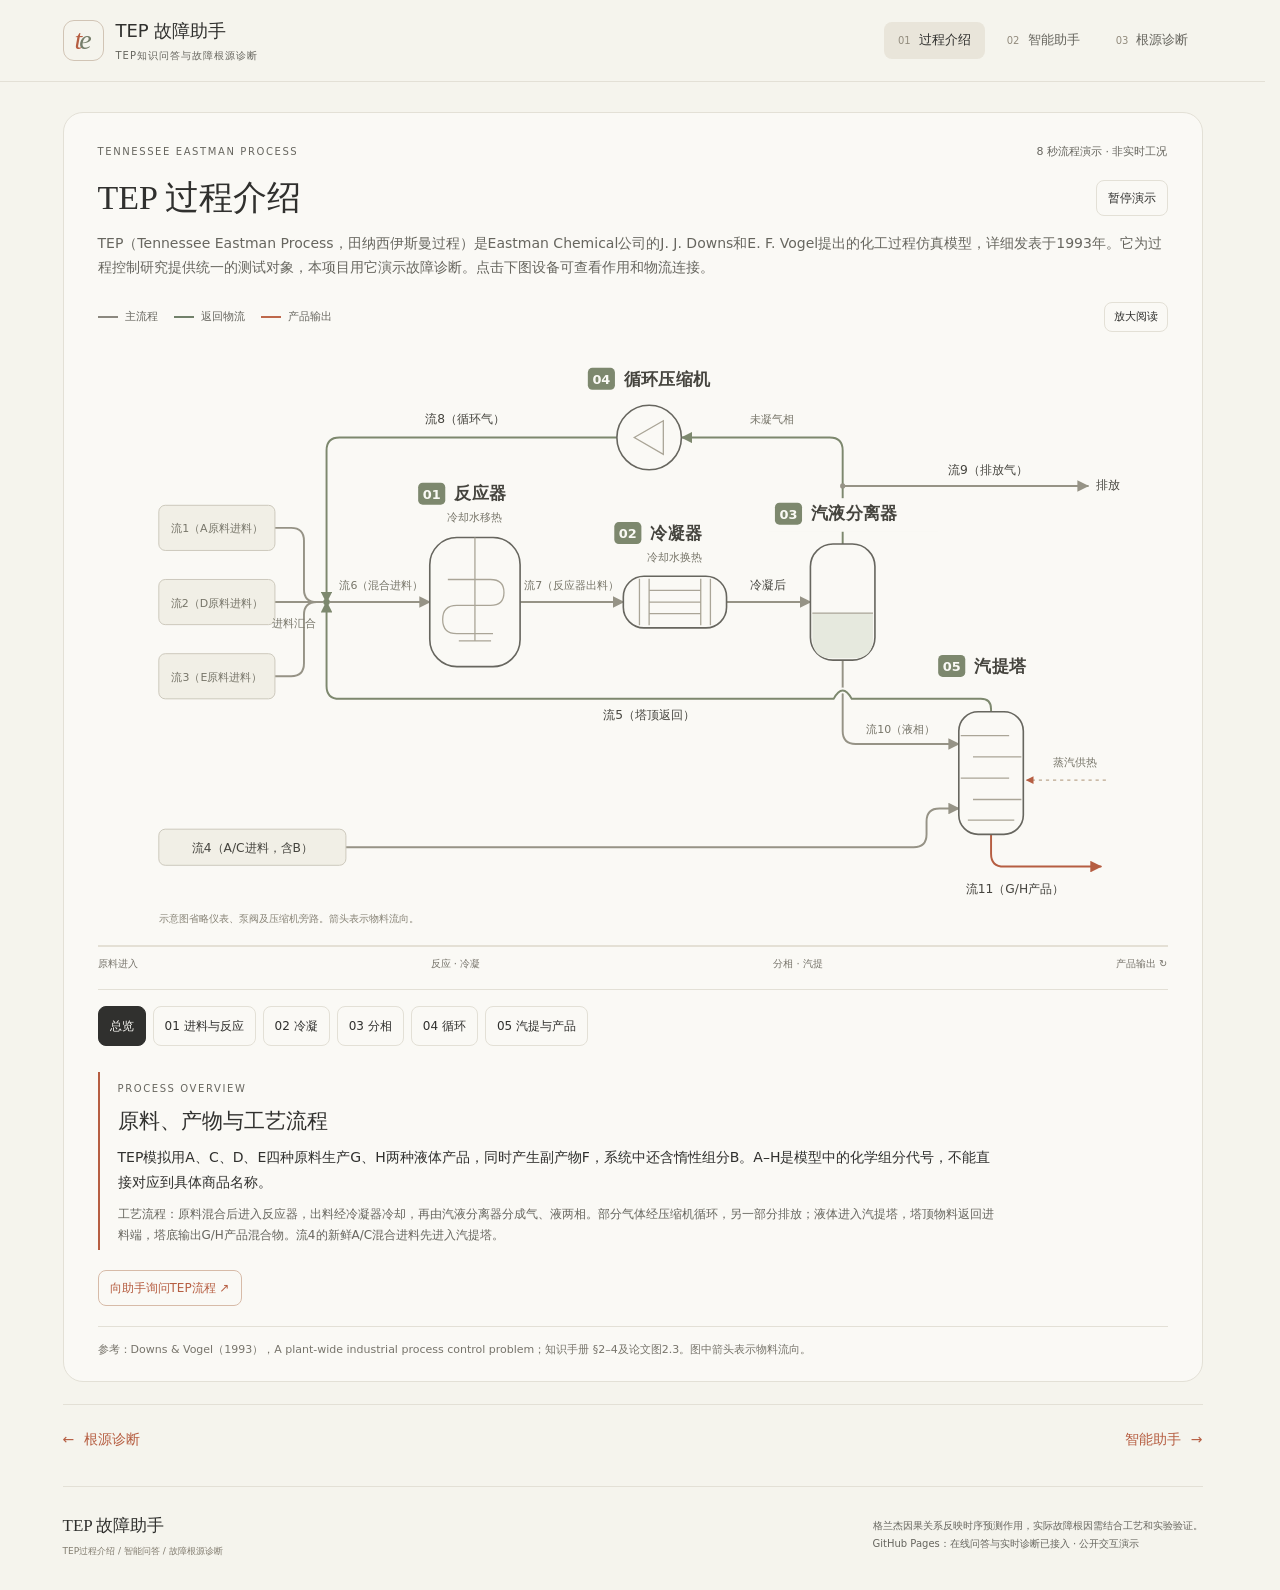
==== commit abc70c46: "Split features into tabs and restore bottom chat composer" ====
--- a/docs/index.html
+++ b/docs/index.html
@@ -14,25 +14,55 @@
 .tep-pipe[data-pipe="feed-a"] .tep-trace{animation-name:tep-trace-feed-a}@keyframes tep-trace-feed-a{0%,0.625%{stroke-dashoffset:1000;opacity:0}0.635%{stroke-dashoffset:1000;opacity:.85}12.500%,94%{stroke-dashoffset:0;opacity:.85}98%,100%{stroke-dashoffset:0;opacity:0}}.tep-pipe[data-pipe="feed-a"] .tep-flow{animation-name:tep-flow-feed-a}@keyframes tep-flow-feed-a{0%,0.625%{stroke-dashoffset:40;opacity:0}0.635%{stroke-dashoffset:40;opacity:.95}12.500%{stroke-dashoffset:-1000;opacity:.95}12.510%,100%{stroke-dashoffset:-1000;opacity:0}}.tep-pipe[data-pipe="feed-d"] .tep-trace{animation-name:tep-trace-feed-d}@keyframes tep-trace-feed-d{0%,0.625%{stroke-dashoffset:1000;opacity:0}0.635%{stroke-dashoffset:1000;opacity:.85}12.500%,94%{stroke-dashoffset:0;opacity:.85}98%,100%{stroke-dashoffset:0;opacity:0}}.tep-pipe[data-pipe="feed-d"] .tep-flow{animation-name:tep-flow-feed-d}@keyframes tep-flow-feed-d{0%,0.625%{stroke-dashoffset:40;opacity:0}0.635%{stroke-dashoffset:40;opacity:.95}12.500%{stroke-dashoffset:-1000;opacity:.95}12.510%,100%{stroke-dashoffset:-1000;opacity:0}}.tep-pipe[data-pipe="feed-e"] .tep-trace{animation-name:tep-trace-feed-e}@keyframes tep-trace-feed-e{0%,0.625%{stroke-dashoffset:1000;opacity:0}0.635%{stroke-dashoffset:1000;opacity:.85}12.500%,94%{stroke-dashoffset:0;opacity:.85}98%,100%{stroke-dashoffset:0;opacity:0}}.tep-pipe[data-pipe="feed-e"] .tep-flow{animation-name:tep-flow-feed-e}@keyframes tep-flow-feed-e{0%,0.625%{stroke-dashoffset:40;opacity:0}0.635%{stroke-dashoffset:40;opacity:.95}12.500%{stroke-dashoffset:-1000;opacity:.95}12.510%,100%{stroke-dashoffset:-1000;opacity:0}}.tep-pipe[data-pipe="mixed"] .tep-trace{animation-name:tep-trace-mixed}@keyframes tep-trace-mixed{0%,11.875%{stroke-dashoffset:1000;opacity:0}11.885%{stroke-dashoffset:1000;opacity:.85}16.875%,94%{stroke-dashoffset:0;opacity:.85}98%,100%{stroke-dashoffset:0;opacity:0}}.tep-pipe[data-pipe="mixed"] .tep-flow{animation-name:tep-flow-mixed}@keyframes tep-flow-mixed{0%,11.875%{stroke-dashoffset:40;opacity:0}11.885%{stroke-dashoffset:40;opacity:.95}16.875%{stroke-dashoffset:-1000;opacity:.95}16.885%,100%{stroke-dashoffset:-1000;opacity:0}}.tep-pipe[data-pipe="react-out"] .tep-trace{animation-name:tep-trace-react-out}@keyframes tep-trace-react-out{0%,25.000%{stroke-dashoffset:1000;opacity:0}25.010%{stroke-dashoffset:1000;opacity:.85}33.125%,94%{stroke-dashoffset:0;opacity:.85}98%,100%{stroke-dashoffset:0;opacity:0}}.tep-pipe[data-pipe="react-out"] .tep-flow{animation-name:tep-flow-react-out}@keyframes tep-flow-react-out{0%,25.000%{stroke-dashoffset:40;opacity:0}25.010%{stroke-dashoffset:40;opacity:.95}33.125%{stroke-dashoffset:-1000;opacity:.95}33.135%,100%{stroke-dashoffset:-1000;opacity:0}}.tep-pipe[data-pipe="condensed"] .tep-trace{animation-name:tep-trace-condensed}@keyframes tep-trace-condensed{0%,37.500%{stroke-dashoffset:1000;opacity:0}37.510%{stroke-dashoffset:1000;opacity:.85}44.375%,94%{stroke-dashoffset:0;opacity:.85}98%,100%{stroke-dashoffset:0;opacity:0}}.tep-pipe[data-pipe="condensed"] .tep-flow{animation-name:tep-flow-condensed}@keyframes tep-flow-condensed{0%,37.500%{stroke-dashoffset:40;opacity:0}37.510%{stroke-dashoffset:40;opacity:.95}44.375%{stroke-dashoffset:-1000;opacity:.95}44.385%,100%{stroke-dashoffset:-1000;opacity:0}}.tep-pipe[data-pipe="gas"] .tep-trace{animation-name:tep-trace-gas}@keyframes tep-trace-gas{0%,50.000%{stroke-dashoffset:1000;opacity:0}50.010%{stroke-dashoffset:1000;opacity:.85}55.625%,94%{stroke-dashoffset:0;opacity:.85}98%,100%{stroke-dashoffset:0;opacity:0}}.tep-pipe[data-pipe="gas"] .tep-flow{animation-name:tep-flow-gas}@keyframes tep-flow-gas{0%,50.000%{stroke-dashoffset:40;opacity:0}50.010%{stroke-dashoffset:40;opacity:.95}55.625%{stroke-dashoffset:-1000;opacity:.95}55.635%,100%{stroke-dashoffset:-1000;opacity:0}}.tep-pipe[data-pipe="recycle"] .tep-trace{animation-name:tep-trace-recycle}@keyframes tep-trace-recycle{0%,58.750%{stroke-dashoffset:1000;opacity:0}58.760%{stroke-dashoffset:1000;opacity:.85}73.750%,94%{stroke-dashoffset:0;opacity:.85}98%,100%{stroke-dashoffset:0;opacity:0}}.tep-pipe[data-pipe="recycle"] .tep-flow{animation-name:tep-flow-recycle}@keyframes tep-flow-recycle{0%,58.750%{stroke-dashoffset:40;opacity:0}58.760%{stroke-dashoffset:40;opacity:.95}73.750%{stroke-dashoffset:-1000;opacity:.95}73.760%,100%{stroke-dashoffset:-1000;opacity:0}}.tep-pipe[data-pipe="purge"] .tep-trace{animation-name:tep-trace-purge}@keyframes tep-trace-purge{0%,50.000%{stroke-dashoffset:1000;opacity:0}50.010%{stroke-dashoffset:1000;opacity:.85}62.500%,94%{stroke-dashoffset:0;opacity:.85}98%,100%{stroke-dashoffset:0;opacity:0}}.tep-pipe[data-pipe="purge"] .tep-flow{animation-name:tep-flow-purge}@keyframes tep-flow-purge{0%,50.000%{stroke-dashoffset:40;opacity:0}50.010%{stroke-dashoffset:40;opacity:.95}62.500%{stroke-dashoffset:-1000;opacity:.95}62.510%,100%{stroke-dashoffset:-1000;opacity:0}}.tep-pipe[data-pipe="liquid"] .tep-trace{animation-name:tep-trace-liquid}@keyframes tep-trace-liquid{0%,51.250%{stroke-dashoffset:1000;opacity:0}51.260%{stroke-dashoffset:1000;opacity:.85}60.625%,94%{stroke-dashoffset:0;opacity:.85}98%,100%{stroke-dashoffset:0;opacity:0}}.tep-pipe[data-pipe="liquid"] .tep-flow{animation-name:tep-flow-liquid}@keyframes tep-flow-liquid{0%,51.250%{stroke-dashoffset:40;opacity:0}51.260%{stroke-dashoffset:40;opacity:.95}60.625%{stroke-dashoffset:-1000;opacity:.95}60.635%,100%{stroke-dashoffset:-1000;opacity:0}}.tep-pipe[data-pipe="strip-feed"] .tep-trace{animation-name:tep-trace-strip-feed}@keyframes tep-trace-strip-feed{0%,50.000%{stroke-dashoffset:1000;opacity:0}50.010%{stroke-dashoffset:1000;opacity:.85}60.625%,94%{stroke-dashoffset:0;opacity:.85}98%,100%{stroke-dashoffset:0;opacity:0}}.tep-pipe[data-pipe="strip-feed"] .tep-flow{animation-name:tep-flow-strip-feed}@keyframes tep-flow-strip-feed{0%,50.000%{stroke-dashoffset:40;opacity:0}50.010%{stroke-dashoffset:40;opacity:.95}60.625%{stroke-dashoffset:-1000;opacity:.95}60.635%,100%{stroke-dashoffset:-1000;opacity:0}}.tep-pipe[data-pipe="top-return"] .tep-trace{animation-name:tep-trace-top-return}@keyframes tep-trace-top-return{0%,68.750%{stroke-dashoffset:1000;opacity:0}68.760%{stroke-dashoffset:1000;opacity:.85}83.750%,94%{stroke-dashoffset:0;opacity:.85}98%,100%{stroke-dashoffset:0;opacity:0}}.tep-pipe[data-pipe="top-return"] .tep-flow{animation-name:tep-flow-top-return}@keyframes tep-flow-top-return{0%,68.750%{stroke-dashoffset:40;opacity:0}68.760%{stroke-dashoffset:40;opacity:.95}83.750%{stroke-dashoffset:-1000;opacity:.95}83.760%,100%{stroke-dashoffset:-1000;opacity:0}}.tep-pipe[data-pipe="product"] .tep-trace{animation-name:tep-trace-product}@keyframes tep-trace-product{0%,75.000%{stroke-dashoffset:1000;opacity:0}75.010%{stroke-dashoffset:1000;opacity:.85}90.000%,94%{stroke-dashoffset:0;opacity:.85}98%,100%{stroke-dashoffset:0;opacity:0}}.tep-pipe[data-pipe="product"] .tep-flow{animation-name:tep-flow-product}@keyframes tep-flow-product{0%,75.000%{stroke-dashoffset:40;opacity:0}75.010%{stroke-dashoffset:40;opacity:.95}90.000%{stroke-dashoffset:-1000;opacity:.95}90.010%,100%{stroke-dashoffset:-1000;opacity:0}}.tep-equipment[data-equipment="reactor"] .tep-pulse{animation-name:tep-unit-reactor}@keyframes tep-unit-reactor{0%,16.875%{opacity:0}18.875%,26.875%{opacity:1}29.875%,100%{opacity:0}}.tep-equipment[data-equipment="condenser"] .tep-pulse{animation-name:tep-unit-condenser}@keyframes tep-unit-condenser{0%,33.125%{opacity:0}35.125%,40.000%{opacity:1}43.000%,100%{opacity:0}}.tep-equipment[data-equipment="separator"] .tep-pulse{animation-name:tep-unit-separator}@keyframes tep-unit-separator{0%,44.375%{opacity:0}46.375%,53.750%{opacity:1}56.750%,100%{opacity:0}}.tep-equipment[data-equipment="compressor"] .tep-pulse{animation-name:tep-unit-compressor}@keyframes tep-unit-compressor{0%,55.625%{opacity:0}57.625%,62.500%{opacity:1}65.500%,100%{opacity:0}}.tep-equipment[data-equipment="stripper"] .tep-pulse{animation-name:tep-unit-stripper}@keyframes tep-unit-stripper{0%,60.625%{opacity:0}62.625%,77.500%{opacity:1}80.500%,100%{opacity:0}}
 :root{--paper:#f5f4ed;--surface:#faf9f5;--ink:#30302e;--muted:#67665f;--line:#e3e0d6;--accent:#b65e42;--accent-soft:#f2e5d9;--sage:#73816b;--serif:Georgia,"Songti SC","SimSun",serif}
 *{box-sizing:border-box}html{scroll-behavior:smooth;scroll-padding-top:0}body{margin:0;font-family:system-ui,-apple-system,"Microsoft YaHei",sans-serif;color:var(--ink);background:var(--paper);font-size:15px;line-height:1.6}a{color:inherit;text-decoration:none}button,textarea,select,input{font:inherit}button,a,select,summary{-webkit-tap-highlight-color:transparent}button{cursor:pointer}button:disabled{opacity:.5;cursor:default}button:focus-visible,a:focus-visible,summary:focus-visible,select:focus-visible,textarea:focus-visible{outline:2px solid var(--accent);outline-offset:4px}button{border:1px solid var(--line);border-radius:9px;background:transparent;color:var(--ink);padding:10px 14px;line-height:1.4}button:hover:not(:disabled){background:#eeece3}button.primary-button{background:var(--accent);border-color:var(--accent);color:var(--surface);font-weight:500;white-space:nowrap}button.primary-button:hover:not(:disabled){background:#9d4f36;border-color:#9d4f36}.primary-button span{margin-left:10px}p{margin:0 0 12px;line-height:1.75}h1,h2,h3{font-family:var(--serif);font-weight:500;line-height:1.35;margin:0}h2{font-size:30px}h3{font-size:23px}small{color:var(--muted);font-size:12px}summary{cursor:pointer;list-style:none;font-weight:500}summary::-webkit-details-marker{display:none}summary:before{content:'+';font-family:system-ui;margin-right:10px;color:var(--accent)}details[open]>summary:before{content:'−'}.sr-only{position:absolute;width:1px;height:1px;padding:0;overflow:hidden;clip:rect(0,0,0,0);white-space:nowrap;border:0}.skip-link{position:fixed;left:20px;top:-80px;z-index:100;background:var(--ink);color:var(--surface);padding:12px}.skip-link:focus{top:10px}
-.app-header{position:sticky;top:0;z-index:20;border-bottom:1px solid var(--line);background:rgba(245,244,237,.96);backdrop-filter:blur(12px)}.header-inner{max-width:1192px;margin:auto;padding:17px 26px;display:flex;justify-content:space-between;align-items:center;gap:24px}.brand{display:flex;align-items:center;gap:12px;font-size:18px;white-space:nowrap}.brand small{display:block;font-size:10px;letter-spacing:1px;margin-top:2px}.brand-symbol{display:flex;align-items:baseline;justify-content:center;width:41px;height:41px;border:1px solid #d1c4b5;border-radius:11px;font-family:Georgia,serif;font-size:28px;font-style:italic;line-height:37px;color:var(--accent)}.brand-symbol span{color:#757d69;margin-left:-3px}.main-nav{display:flex;gap:8px}.main-nav a{font-size:13px;padding:8px 14px;border-radius:8px;color:var(--muted);white-space:nowrap}.main-nav a span{font-size:10px;color:#938c7e;margin-right:4px}.main-nav a:hover{background:#eae7dd}.main-nav a[aria-current]{background:#e9e5da;color:var(--ink)}main{max-width:1192px;margin:auto;padding:0 26px}.tep-process{margin:30px 0 0;padding:30px 34px 22px;scroll-margin-top:110px}.tep-process h2{font-size:34px}.tep-canvas{max-width:1000px;margin:12px auto 0}.tep-explanation{max-width:900px;min-height:138px}.tep-process .tep-steps button{min-height:40px}.workspace{margin:72px 0 0;scroll-margin-top:110px}.section-heading{display:flex;justify-content:space-between;align-items:flex-end;gap:30px;margin:0 0 27px}.eyebrow,.side-label{font-size:10px;letter-spacing:1.6px;color:var(--muted);display:block;margin-bottom:10px}.section-heading p{font-size:13px;color:var(--muted);margin:0;max-width:390px}.card{background:var(--surface);border:1px solid var(--line);border-radius:16px}.knowledge-layout{display:grid;grid-template-columns:260px minmax(0,1fr);gap:32px}.knowledge-guide{padding-top:9px}.knowledge-guide h3{font-size:25px;margin-bottom:24px}.question-examples{display:flex;flex-direction:column;gap:8px}.question-examples button{text-align:left;position:relative;padding:14px 28px 14px 14px;font-size:13px;background:var(--surface)}.question-examples button>span{display:block;font-size:10px;color:#8a8478;margin-bottom:4px;letter-spacing:.5px}.question-examples i{font-style:normal;position:absolute;right:12px;bottom:14px;color:var(--accent)}.guide-note{font-size:12px;color:var(--muted);margin:22px 0}.text-link,.text-button{font-size:13px;color:var(--accent)}.text-link span{margin-left:12px}.text-button{border:0;padding:0;line-height:1.8}.text-button:hover{background:none!important;text-decoration:underline}
-.chat{overflow:hidden;min-width:0}.chat-toolbar{padding:14px 20px;display:flex;justify-content:space-between;align-items:center;border-bottom:1px solid var(--line);font-size:12px}.quiet-dot{display:inline-block;height:6px;width:6px;border-radius:50%;background:var(--sage);margin-right:7px}.quiet-button{font-size:12px;padding:7px 10px}.chat-log{min-height:180px;display:flex;flex-direction:column;gap:20px;padding:24px}.chat-history{margin:0 24px;border-bottom:1px solid var(--line)}.chat-history>summary{padding:15px 0;font-size:12px;color:var(--muted)}.chat-history-log{padding:4px 0 20px}.chat-turn{display:flex;flex-direction:column;gap:20px;padding:20px 0;border-top:1px solid var(--line)}.chat-turn:first-child{padding-top:0;border-top:0}.message{max-width:92%;padding:15px 18px;border-radius:12px;font-size:14px;line-height:1.85;white-space:pre-wrap;overflow-wrap:anywhere}.message.assistant{align-self:flex-start;background:#eeece3;border-bottom-left-radius:3px}.message.user{align-self:flex-end;background:#ded8ca;border-bottom-right-radius:3px}.message.welcome{background:none;margin:auto 0;padding:10px 0;font-size:17px;line-height:1.9;max-width:100%}.welcome-mark{font:35px Georgia,serif;color:var(--accent);margin:16px 0 11px}.message-label{font-size:10px;color:var(--muted);letter-spacing:1px}.message small{display:block;line-height:1.7;margin-top:9px}.sources{margin-top:14px;padding-top:10px;border-top:1px solid #d9d4c7;white-space:normal;font-size:12px}.sources summary{color:var(--accent)}.sources ul{list-style:none;margin:12px 0 0;padding:0}.sources li{padding:12px 0;border-top:1px solid #ded9cd}.sources li:first-child{border-top:0}.sources li>div{font-weight:500}.sources p{font-size:12px;margin:9px 0 0;color:var(--muted)}.sources small{margin-top:5px;font-size:10px}.message.error{background:#f2e1d8;color:#8c402c}.message.loading{color:var(--muted)}.message.loading:before{content:'◌';display:inline-block;margin-right:8px;animation:thinking 1.3s linear infinite}@keyframes thinking{to{transform:rotate(360deg)}}.composer{padding:16px 20px;border-bottom:1px solid var(--line)}.composer textarea{resize:vertical;display:block;width:100%;min-height:62px;max-height:180px;border:0;background:transparent;color:var(--ink);line-height:1.65;outline-offset:2px;padding:4px 0;font-size:14px}.composer textarea::placeholder{color:#918b7e}.composer-footer{display:flex;justify-content:space-between;align-items:center;gap:10px;margin-top:8px}.composer-footer>span{font-size:10px;color:#827c6f}.composer .primary-button{font-size:13px;padding:9px 17px;min-height:40px}
+.app-header{position:sticky;top:0;z-index:20;border-bottom:1px solid var(--line);background:rgba(245,244,237,.96);backdrop-filter:blur(12px)}.header-inner{max-width:1192px;margin:auto;padding:17px 26px;display:flex;justify-content:space-between;align-items:center;gap:24px}.brand{display:flex;align-items:center;gap:12px;font-size:18px;white-space:nowrap}.brand small{display:block;font-size:10px;letter-spacing:1px;margin-top:2px}.brand-symbol{display:flex;align-items:baseline;justify-content:center;width:41px;height:41px;border:1px solid #d1c4b5;border-radius:11px;font-family:Georgia,serif;font-size:28px;font-style:italic;line-height:37px;color:var(--accent)}.brand-symbol span{color:#757d69;margin-left:-3px}.main-nav{display:flex;gap:8px}.main-nav a{font-size:13px;padding:8px 14px;border-radius:8px;color:var(--muted);white-space:nowrap}.main-nav a span{font-size:10px;color:#938c7e;margin-right:4px}.main-nav a:hover{background:#eae7dd}.main-nav a[aria-selected="true"]{background:#e9e5da;color:var(--ink)}main{max-width:1192px;margin:auto;padding:0 26px}.tep-process{margin:30px 0 0;padding:30px 34px 22px;scroll-margin-top:110px}.tep-process h2{font-size:34px}.tep-canvas{max-width:1000px;margin:12px auto 0}.tep-explanation{max-width:900px;min-height:138px}.tep-process .tep-steps button{min-height:40px}.workspace{margin:72px 0 0;scroll-margin-top:110px}.section-heading{display:flex;justify-content:space-between;align-items:flex-end;gap:30px;margin:0 0 27px}.eyebrow,.side-label{font-size:10px;letter-spacing:1.6px;color:var(--muted);display:block;margin-bottom:10px}.section-heading p{font-size:13px;color:var(--muted);margin:0;max-width:390px}.card{background:var(--surface);border:1px solid var(--line);border-radius:16px}.knowledge-layout{display:grid;grid-template-columns:260px minmax(0,1fr);gap:32px}.knowledge-guide{padding-top:9px}.knowledge-guide h3{font-size:25px;margin-bottom:24px}.question-examples{display:flex;flex-direction:column;gap:8px}.question-examples button{text-align:left;position:relative;padding:14px 28px 14px 14px;font-size:13px;background:var(--surface)}.question-examples button>span{display:block;font-size:10px;color:#8a8478;margin-bottom:4px;letter-spacing:.5px}.question-examples i{font-style:normal;position:absolute;right:12px;bottom:14px;color:var(--accent)}.guide-note{font-size:12px;color:var(--muted);margin:22px 0}.text-link,.text-button{font-size:13px;color:var(--accent)}.text-link span{margin-left:12px}.text-button{border:0;padding:0;line-height:1.8}.text-button:hover{background:none!important;text-decoration:underline}
+.chat{display:flex;flex-direction:column;height:100%;min-height:0;overflow:hidden;min-width:0}.chat-toolbar{flex:none;padding:14px 20px;display:flex;justify-content:space-between;align-items:center;border-bottom:1px solid var(--line);font-size:12px}.quiet-dot{display:inline-block;height:6px;width:6px;border-radius:50%;background:var(--sage);margin-right:7px}.quiet-button{font-size:12px;padding:7px 10px}.chat-log{flex:1;min-height:0;overflow-y:auto;overscroll-behavior:contain;scrollbar-width:thin;scrollbar-color:#c4bdaf transparent;display:flex;flex-direction:column;gap:20px;padding:24px}.chat-log>.message{flex-shrink:0}.message{max-width:92%;padding:15px 18px;border-radius:12px;font-size:14px;line-height:1.85;white-space:pre-wrap;overflow-wrap:anywhere}.message.assistant{align-self:flex-start;background:#eeece3;border-bottom-left-radius:3px}.message.user{align-self:flex-end;background:#ded8ca;border-bottom-right-radius:3px}.message.welcome{background:none;margin:auto 0;padding:10px 0;font-size:17px;line-height:1.9;max-width:100%}.welcome-mark{font:35px Georgia,serif;color:var(--accent);margin:16px 0 11px}.message-label{font-size:10px;color:var(--muted);letter-spacing:1px}.message small{display:block;line-height:1.7;margin-top:9px}.sources{margin-top:14px;padding-top:10px;border-top:1px solid #d9d4c7;white-space:normal;font-size:12px}.sources summary{color:var(--accent)}.sources ul{list-style:none;margin:12px 0 0;padding:0}.sources li{padding:12px 0;border-top:1px solid #ded9cd}.sources li:first-child{border-top:0}.sources li>div{font-weight:500}.sources p{font-size:12px;margin:9px 0 0;color:var(--muted)}.sources small{margin-top:5px;font-size:10px}.message.error{background:#f2e1d8;color:#8c402c}.message.loading{color:var(--muted)}.message.loading:before{content:'◌';display:inline-block;margin-right:8px;animation:thinking 1.3s linear infinite}@keyframes thinking{to{transform:rotate(360deg)}}.composer{flex:none;padding:14px 20px;border-top:1px solid var(--line)}.composer-row{display:flex;align-items:flex-end;gap:10px}.composer textarea{resize:none;display:block;flex:1;min-width:0;width:100%;height:48px;min-height:48px;max-height:110px;border:1px solid var(--line);border-radius:9px;background:var(--surface);color:var(--ink);line-height:1.65;outline-offset:2px;padding:10px 12px;font-size:14px}.composer textarea::placeholder{color:#918b7e}.composer-footer{margin-top:7px}.composer-footer>span{font-size:10px;color:#827c6f}.composer .primary-button{flex:none;font-size:13px;padding:9px 17px;height:48px}
 .diagnosis-setup{display:grid;grid-template-columns:300px 1fr;gap:34px;padding:28px}.case-intro{border-right:1px solid var(--line);padding-right:28px}.case-tag{font-size:10px;color:var(--accent);letter-spacing:.7px}.case-intro h3{margin:7px 0 10px}.case-intro p{font-size:12px;color:var(--muted);line-height:1.8}.parameter-grid{display:grid;grid-template-columns:1fr 1fr;gap:20px}.parameter-grid label{font-size:13px;display:block}.parameter-grid select{display:block;width:100%;padding:10px 12px;border:1px solid #d7d2c5;border-radius:9px;background:var(--paper);color:var(--ink);margin:8px 0 6px;min-height:43px}.parameter-grid small{font-size:11px}.run-row{display:flex;justify-content:space-between;align-items:center;gap:12px;margin-top:24px}.run-row>span{font-size:11px;color:var(--muted)}.run-row button{min-height:44px}.run-status{font-size:13px;color:var(--muted);margin:15px 2px 0}.run-status.error{color:#8c402c}.diagnose-empty{display:flex;align-items:center;gap:18px;border:1px dashed #d7d1c3;border-radius:14px;padding:36px 30px;margin-top:20px;color:var(--muted)}.diagnose-empty h3{font-size:21px;color:var(--ink);margin-bottom:6px}.diagnose-empty p{font-size:12px;margin:0}.empty-icon{font:36px var(--serif);color:#a58c74}.empty-step{font-size:9px;letter-spacing:1px;margin-left:auto}.diagnose-empty[hidden]{display:none}#diagnose-output{scroll-margin-top:110px;outline:none}#diagnose-output.is-loading{opacity:.45;pointer-events:none}#diagnose-output:empty{display:none}.result-summary{padding:25px 28px;margin:22px 0 18px}.result-summary-top{display:flex;align-items:center;justify-content:space-between;gap:15px;margin-bottom:18px}.result-summary-top h3{font-size:22px}.result-window{font-size:11px;color:var(--muted)}.candidate-row{display:flex;align-items:center;justify-content:space-between;gap:20px}.candidate-list{display:flex;flex-wrap:wrap;gap:9px}.candidate-chip{display:flex;align-items:center;gap:12px;background:var(--accent-soft);border-color:#d7bba8;padding:12px 16px;text-align:left}.candidate{font-family:Georgia,serif;font-size:27px;color:#a75135;line-height:1}.candidate-chip small{display:block;font-size:11px;color:#775c48}.candidate-chip i{font-size:14px;font-style:normal;color:#a75135}.result-stat{text-align:right;white-space:nowrap;color:var(--muted);font-size:12px}.result-stat strong{font:26px Georgia,serif;color:var(--ink);margin-right:5px}.result-note{font-size:12px;color:var(--muted);margin:16px 0 0}.result-empty-title{font:24px var(--serif)}
 .path-explorer{padding:26px;margin-bottom:18px}.result-heading{display:flex;justify-content:space-between;align-items:flex-start;gap:20px;margin-bottom:15px}.result-heading h2{font-size:25px;margin-bottom:5px}.result-heading p{font-size:12px;color:var(--muted);margin:0}.graph-legend{display:flex;flex-wrap:wrap;gap:14px;font-size:10px;color:var(--muted);margin-bottom:12px}.graph-legend span{display:flex;align-items:center;gap:7px}.legend-node{display:inline-block;width:9px;height:9px;border:2px solid var(--accent);border-radius:50%}.legend-cycle{display:inline-block;width:20px;border-top:2px dashed var(--sage)}.network-layout{display:grid;grid-template-columns:minmax(0,1fr) 285px;gap:20px}.network-plot{min-width:0;overflow:auto;border:1px solid var(--line);border-radius:12px;background:#f7f6f0}.network-plot svg{width:100%;height:auto;min-width:450px;display:block}.path-sidebar{border-left:1px solid var(--line);padding-left:22px}.path-sidebar h3{font-size:20px;margin:0 0 9px}.path-sidebar>p{font-size:12px;color:var(--muted);line-height:1.7}.path-list{list-style:none;padding:0;margin:16px 0;counter-reset:path}.path-list li{margin:8px 0}.path-option{display:flex;align-items:center;width:100%;gap:10px;padding:12px 10px;border-color:var(--line);background:#f3f1e9;text-align:left;font-size:12px;white-space:normal;line-height:1.7}.path-number{font:12px Georgia,serif;color:#938675;align-self:flex-start;padding-top:3px}.path-option[aria-pressed="true"]{background:var(--accent-soft);border-color:#c99174;color:#9e4f34}.path-list small{display:block;padding:5px 0 0 25px;font-size:10px}.path-reset{font-size:11px;padding:7px 10px}.path-status{font-size:11px!important;margin:10px 0 0!important}.more-paths{font-size:12px}.more-paths summary{padding:5px 0}.feedback-note{font-size:12px!important;color:var(--muted);padding:15px 0 0;margin:17px 0 0!important;border-top:1px solid var(--line)}.graph-edge{transition:opacity .2s,stroke .2s}.graph-edge.path-active{stroke:var(--accent);stroke-width:3.5;marker-end:url(#arrow-active)}.graph-edge.path-muted{opacity:.1}.graph-node{transition:opacity .2s}.graph-node.path-muted{opacity:.42}.graph-node.path-active circle{stroke:var(--accent);stroke-width:3}.graph-node text{font-family:system-ui,-apple-system,"Microsoft YaHei",sans-serif}.plot-hint{font-size:11px;color:var(--muted);margin:0 0 10px;display:none}.evidence-section{padding:18px 24px;margin-top:12px}.evidence-section summary{font-size:14px}.evidence-section[open]>summary{padding-bottom:20px;border-bottom:1px solid var(--line);margin-bottom:20px}.evidence-section h2{font-size:23px;margin:24px 0 12px}.evidence-section h3{font-size:20px;margin-bottom:10px}.evidence-section p{font-size:13px;color:var(--muted)}.matrix-plot{max-width:530px;margin:auto;overflow:auto}.matrix-plot svg{display:block;width:100%;min-width:370px;height:auto}.matrix-and-guide{display:grid;grid-template-columns:minmax(0,1fr) 260px;gap:30px;align-items:center}.matrix-guide{font-size:13px;color:var(--muted)}.matrix-guide strong{color:var(--ink);font-weight:500}.matrix-key{margin:16px 0;display:flex;gap:16px}.matrix-key i{font-style:normal;border-radius:4px;padding:2px 8px;background:#eeeade}.matrix-key .selected{background:#b65e42;color:#faf9f5}.calculation-table{overflow:auto}table{width:100%;border-collapse:collapse;font-size:12px;margin:15px 0}th,td{text-align:left;padding:12px;border-bottom:1px solid var(--line);white-space:nowrap}th{font-weight:500;color:var(--muted);background:#f0eee5}.app-footer{border-top:1px solid var(--line);display:flex;justify-content:space-between;align-items:center;gap:24px;margin:70px 0 0;padding:25px 0 32px}.app-footer>span{font-family:var(--serif);font-size:17px}.app-footer small{display:block;font-family:system-ui;font-size:9px;margin-top:5px;color:#827c6f}.app-footer p{font-size:10px;color:var(--muted);margin:0}.app-footer>a{font-size:12px;color:var(--accent)}[hidden]{display:none!important}
 @media(max-width:980px){.knowledge-layout{grid-template-columns:220px minmax(0,1fr);gap:23px}.network-layout{grid-template-columns:minmax(0,1fr)}.path-sidebar{border-left:0;border-top:1px solid var(--line);padding:22px 0 0}.path-sidebar>.path-list{display:grid;grid-template-columns:repeat(3,minmax(0,1fr));gap:8px}.matrix-and-guide{grid-template-columns:minmax(0,1fr) 200px}.diagnosis-setup{grid-template-columns:240px 1fr;gap:24px}.empty-step{display:none}.result-summary-top{align-items:flex-start}}
-@media(max-width:700px){html{scroll-padding-top:0}.header-inner{padding:12px 18px 8px;display:block}.brand{font-size:17px}.brand-symbol{width:34px;height:34px;font-size:24px;line-height:31px}.brand small{font-size:9px}.main-nav{margin-top:11px;gap:4px}.main-nav a{flex:1;text-align:center;padding:7px 5px;font-size:12px}.main-nav a span{font-size:9px}main{padding:0 16px}.tep-process{padding:20px 17px 17px;margin-top:19px;scroll-margin-top:132px}.tep-process h2{font-size:25px}.tep-explanation{min-height:220px}.workspace{margin-top:44px;scroll-margin-top:132px}.section-heading{display:block;margin-bottom:19px}.section-heading h2{font-size:25px}.section-heading p{font-size:12px;margin-top:11px}.section-heading br{display:none}.knowledge-layout{display:block}.knowledge-guide{padding:0}.knowledge-guide h3,.knowledge-guide>.side-label,.knowledge-guide .guide-note,.knowledge-guide .text-link{display:none}.question-examples{flex-direction:row;overflow-x:auto;margin:0 0 16px;padding-bottom:4px}.question-examples button{flex:0 0 190px;font-size:12px;padding:11px 24px 11px 12px}.chat-log{min-height:150px;padding:18px;gap:16px}.chat-history{margin:0 18px}.chat-turn{gap:16px}.chat-toolbar{padding:12px 15px}.composer{padding:12px 15px}.message{font-size:13px;padding:13px 14px;max-width:95%}.message.welcome{font-size:15px}.diagnosis-setup{display:block;padding:20px}.case-intro{border:0;border-bottom:1px solid var(--line);padding:0 0 18px;margin-bottom:20px}.case-intro h3{font-size:22px}.case-intro p br{display:none}.parameter-grid{gap:12px}.parameter-grid label{font-size:12px}.parameter-grid small{font-size:10px}.parameter-grid select{font-size:13px;padding:10px 8px}.run-row{align-items:flex-end;margin-top:20px}.run-row>span{font-size:10px;max-width:130px}.run-row button{font-size:13px}.diagnose-empty{padding:24px 18px;gap:12px}.diagnose-empty h3{font-size:18px}.diagnose-empty p{font-size:11px}.result-summary{padding:20px;margin-top:18px}.result-summary-top{display:block}.result-summary-top h3{font-size:21px;margin-bottom:7px}.candidate-row{display:block}.candidate-list{gap:8px}.candidate-chip{padding:10px 12px;gap:8px}.candidate{font-size:23px}.result-stat{text-align:left;margin-top:14px;font-size:11px}.result-stat strong{font-size:22px}.path-explorer{padding:18px}.result-heading h2{font-size:22px}.network-plot svg{min-width:520px}.path-sidebar>.path-list{display:block}.plot-hint{display:block}.matrix-and-guide{display:flex;flex-direction:column;align-items:stretch;gap:20px}.evidence-section{padding:17px}.matrix-guide{font-size:12px}.evidence-section summary{font-size:13px}.evidence-section p{font-size:12px}.app-footer{margin-top:44px;display:block;padding:23px 0}.app-footer p{margin:15px 0}.app-footer>a{font-size:11px}.tep-timeline-labels{font-size:9px}#diagnose-output{scroll-margin-top:132px}}
+@media(max-width:700px){html{scroll-padding-top:0}.header-inner{padding:12px 18px 8px;display:block}.brand{font-size:17px}.brand-symbol{width:34px;height:34px;font-size:24px;line-height:31px}.brand small{font-size:9px}.main-nav{margin-top:11px;gap:4px}.main-nav a{flex:1;text-align:center;padding:7px 5px;font-size:12px}.main-nav a span{font-size:9px}main{padding:0 16px}.tep-process{padding:20px 17px 17px;margin-top:19px;scroll-margin-top:132px}.tep-process h2{font-size:25px}.tep-explanation{min-height:220px}.workspace{margin-top:44px;scroll-margin-top:132px}.section-heading{display:block;margin-bottom:19px}.section-heading h2{font-size:25px}.section-heading p{font-size:12px;margin-top:11px}.section-heading br{display:none}.knowledge-layout{display:block}.knowledge-guide{padding:0}.knowledge-guide h3,.knowledge-guide>.side-label,.knowledge-guide .guide-note,.knowledge-guide .text-link{display:none}.question-examples{flex-direction:row;overflow-x:auto;margin:0 0 16px;padding-bottom:4px}.question-examples button{flex:0 0 190px;font-size:12px;padding:11px 24px 11px 12px}.chat-log{padding:18px;gap:16px}.chat-toolbar{flex:none;padding:12px 15px}.composer{padding:12px 15px}.message{font-size:13px;padding:13px 14px;max-width:95%}.message.welcome{font-size:15px}.diagnosis-setup{display:block;padding:20px}.case-intro{border:0;border-bottom:1px solid var(--line);padding:0 0 18px;margin-bottom:20px}.case-intro h3{font-size:22px}.case-intro p br{display:none}.parameter-grid{gap:12px}.parameter-grid label{font-size:12px}.parameter-grid small{font-size:10px}.parameter-grid select{font-size:13px;padding:10px 8px}.run-row{align-items:flex-end;margin-top:20px}.run-row>span{font-size:10px;max-width:130px}.run-row button{font-size:13px}.diagnose-empty{padding:24px 18px;gap:12px}.diagnose-empty h3{font-size:18px}.diagnose-empty p{font-size:11px}.result-summary{padding:20px;margin-top:18px}.result-summary-top{display:block}.result-summary-top h3{font-size:21px;margin-bottom:7px}.candidate-row{display:block}.candidate-list{gap:8px}.candidate-chip{padding:10px 12px;gap:8px}.candidate{font-size:23px}.result-stat{text-align:left;margin-top:14px;font-size:11px}.result-stat strong{font-size:22px}.path-explorer{padding:18px}.result-heading h2{font-size:22px}.network-plot svg{min-width:520px}.path-sidebar>.path-list{display:block}.plot-hint{display:block}.matrix-and-guide{display:flex;flex-direction:column;align-items:stretch;gap:20px}.evidence-section{padding:17px}.matrix-guide{font-size:12px}.evidence-section summary{font-size:13px}.evidence-section p{font-size:12px}.app-footer{margin-top:44px;display:block;padding:23px 0}.app-footer p{margin:15px 0}.app-footer>a{font-size:11px}.tep-timeline-labels{font-size:9px}#diagnose-output{scroll-margin-top:132px}}
 .process-next{display:flex;justify-content:space-between;align-items:center;gap:15px;margin:10px 0 20px}.process-next a{font-size:12px;color:var(--accent)}.process-next button{color:var(--accent);border-color:#d7bba8}.graph-zoom{font-size:11px;white-space:nowrap;padding:8px 10px}.network-plot svg{min-width:0}.path-explorer.is-enlarged .network-plot svg{min-width:850px}.path-option>span:last-child{overflow-wrap:anywhere}.result-heading{align-items:center}.matrix-guide{padding-right:5px}
 @media(max-width:700px){.process-next{align-items:flex-start;flex-direction:column}.network-plot svg{min-width:0}.path-explorer.is-enlarged .network-plot svg{min-width:700px}}
 @media(prefers-reduced-motion:reduce){html{scroll-behavior:auto}*,*::before{transition:none!important}.message.loading:before{animation:none}}
 .deployment-note { margin: 0 0 1rem; padding: .8rem 1rem; border: 1px solid #d4cab7; border-radius: 12px; background: #f7f1e8; color: #5d5548; line-height: 1.5; }
+.citation-marker{font-size:.68em;line-height:0;vertical-align:super;color:var(--accent);margin:0 1px;white-space:nowrap}
+
+/* 三个独立工作区。聊天占用当前视口，输入框始终位于记录下方。 */
+html{scrollbar-gutter:stable}
+#process-panel{margin:0}
+#diagnosis{margin:0;padding-top:28px}
+#knowledge{display:flex;flex-direction:column;height:calc(100dvh - var(--app-header-height,82px));min-height:500px;margin:0;padding:24px 0 0}
+#knowledge .section-heading{flex:none;margin-bottom:22px}
+#knowledge .knowledge-layout{flex:1;min-height:0;align-items:stretch}
+#fallback-result:empty{display:none}
+.page-navigation{display:flex;flex:none;justify-content:space-between;align-items:center;gap:20px;padding:18px 0;margin-top:22px;border-top:1px solid var(--line)}
+.page-navigation a{display:inline-flex;align-items:center;gap:10px;padding:6px 0;color:var(--accent);font-size:14px;line-height:1.5}
+.page-navigation a:hover{text-decoration:underline;text-underline-offset:5px}
+#knowledge .page-navigation{margin-top:12px;padding:12px 0}
+.app-footer{margin-top:12px}
+body[data-active-tab="knowledge"] .app-footer{display:none}
+@media(max-width:700px){
+ #knowledge{padding-top:18px;min-height:500px}
+ #knowledge .section-heading{margin-bottom:16px}
+ #knowledge .knowledge-layout{display:flex;flex-direction:column;gap:0}
+ .knowledge-guide{flex:none}
+ .chat{flex:1;height:auto}
+ .composer{padding:12px 15px}
+ .composer-row{gap:8px}
+ .composer .primary-button{padding:9px 13px}
+ .page-navigation{margin-top:18px;gap:12px}
+ .page-navigation a{font-size:13px}
+ #knowledge .page-navigation{margin-top:10px;padding:8px 0}
+ #diagnosis{padding-top:20px}
+}
 </style></head><body>
 <a class="skip-link" href="#knowledge">跳到知识问答</a>
 <header class="app-header"><div class="header-inner">
 <a class="brand" href="#tep-process" aria-label="TEP故障助手，返回TEP过程介绍"><span class="brand-symbol" aria-hidden="true">t<span>e</span></span><span>TEP 故障助手<small>TEP知识问答与故障根源诊断</small></span></a>
-<nav class="main-nav" aria-label="主要工作区"><a href="#tep-process" aria-current="location"><span>01</span> 过程介绍</a><a href="#knowledge"><span>02</span> 智能助手</a><a href="#diagnosis"><span>03</span> 根源诊断</a></nav>
+<nav class="main-nav" role="tablist" aria-label="主要工作区"><a id="tab-process" href="#tep-process" role="tab" aria-controls="process-panel" aria-selected="true"><span>01</span> 过程介绍</a><a id="tab-knowledge" href="#knowledge" role="tab" aria-controls="knowledge" aria-selected="false" tabindex="-1"><span>02</span> 智能助手</a><a id="tab-diagnosis" href="#diagnosis" role="tab" aria-controls="diagnosis" aria-selected="false" tabindex="-1"><span>03</span> 根源诊断</a></nav>
 </div></header>
 <main>
 <h1 class="sr-only">TEP 故障助手</h1>
-<section id="tep-process" class="tep-process" aria-labelledby="tep-process-title" data-running="false">
+<section id="process-panel" class="tab-panel" role="tabpanel" aria-labelledby="tab-process"><section id="tep-process" class="tep-process" aria-labelledby="tep-process-title" data-running="false">
 <div class="tep-topline"><span class="tep-kicker">TENNESSEE EASTMAN PROCESS</span><span class="tep-disclaimer">8 秒流程演示 · 非实时工况</span></div>
 <div class="tep-title-row"><h2 id="tep-process-title">TEP 过程介绍</h2><button type="button" id="tep-motion" aria-pressed="false" disabled>播放演示</button></div>
 <p class="tep-intro">TEP（Tennessee Eastman Process，田纳西伊斯曼过程）是Eastman Chemical公司的J. J. Downs和E. F. Vogel提出的化工过程仿真模型，详细发表于1993年。它为过程控制研究提供统一的测试对象，本项目用它演示故障诊断。点击下图设备可查看作用和物流连接。</p>
@@ -50,11 +80,13 @@
 <div class="tep-timeline-labels" aria-hidden="true"><span>原料进入</span><span>反应 · 冷凝</span><span>分相 · 汽提</span><span>产品输出 ↻</span></div>
 <div class="tep-steps" role="group" aria-label="选择流程步骤"><button type="button" data-process-step="overview" aria-pressed="true">总览</button><button type="button" data-process-step="reactor" aria-pressed="false">01 进料与反应</button><button type="button" data-process-step="condenser" aria-pressed="false">02 冷凝</button><button type="button" data-process-step="separator" aria-pressed="false">03 分相</button><button type="button" data-process-step="compressor" aria-pressed="false">04 循环</button><button type="button" data-process-step="stripper" aria-pressed="false">05 汽提与产品</button></div>
 <div class="tep-explanation" aria-live="polite" aria-atomic="true"><span id="tep-caption-kicker" class="tep-kicker">PROCESS OVERVIEW</span><h3 id="tep-caption-title">原料、产物与工艺流程</h3><p id="tep-caption-body">TEP模拟用A、C、D、E四种原料生产G、H两种液体产品，同时产生副产物F，系统中还含惰性组分B。A–H是模型中的化学组分代号，不能直接对应到具体商品名称。</p><p id="tep-caption-note" class="tep-caption-note">工艺流程：原料混合后进入反应器，出料经冷凝器冷却，再由汽液分离器分成气、液两相。部分气体经压缩机循环，另一部分排放；液体进入汽提塔，塔顶物料返回进料端，塔底输出G/H产品混合物。流4的新鲜A/C混合进料先进入汽提塔。</p></div>
-<div class="process-next"><button id="tep-ask" type="button" data-question="TEP的主要设备和工作流程是什么？">向助手询问TEP流程 ↗</button><a href="#diagnosis">进入IDV(7)故障诊断 →</a></div>
+<div class="process-next"><button id="tep-ask" type="button" data-question="TEP的主要设备和工作流程是什么？">向助手询问TEP流程 ↗</button></div>
 <p class="tep-source">参考：<a href="https://users.abo.fi/khaggblo/RS/Downs.pdf" target="_blank" rel="noopener">Downs &amp; Vogel（1993），A plant-wide industrial process control problem</a>；知识手册 §2–4及论文图2.3。图中箭头表示物料流向。</p>
 <script type="application/json" id="tep-process-data">{"overview": {"title": "原料、产物与工艺流程", "eyebrow": "PROCESS OVERVIEW", "body": "TEP模拟用A、C、D、E四种原料生产G、H两种液体产品，同时产生副产物F，系统中还含惰性组分B。A–H是模型中的化学组分代号，不能直接对应到具体商品名称。", "note": "工艺流程：原料混合后进入反应器，出料经冷凝器冷却，再由汽液分离器分成气、液两相。部分气体经压缩机循环，另一部分排放；液体进入汽提塔，塔顶物料返回进料端，塔底输出G/H产品混合物。流4的新鲜A/C混合进料先进入汽提塔。", "pipes": [], "nodes": []}, "reactor": {"title": "反应器：原料发生化学反应", "eyebrow": "01 / FEED & REACTION", "body": "A、D、E 三路新鲜进料与流5、流8两路返回物料汇合，形成流6。反应器中发生放热反应，冷却水隔着换热面带走热量；含产品和未反应组分的物料经流7进入冷凝器。", "note": "相关测量：X6 总进料流量 · X7 压力 · X8 液位 · X9 温度。", "pipes": ["feed-a", "feed-d", "feed-e", "mixed", "react-out", "recycle", "top-return"], "nodes": ["reactor"]}, "condenser": {"title": "冷凝器：冷却反应器出料", "eyebrow": "02 / COOLING & CONDENSATION", "body": "冷凝器接收反应器的流7出料，通过独立冷却水侧换热，使可凝组分形成液相，再送入汽液分离器。冷凝器负责换热和相变，后面的分离器负责气液分相。", "note": "相关测量：X22 冷凝冷却系统的冷却水出口温度；冷却水不与工艺物料混合。", "pipes": ["react-out", "condensed"], "nodes": ["condenser", "separator"]}, "separator": {"title": "汽液分离器：分开气体和液体", "eyebrow": "03 / VAPOUR–LIQUID SEPARATION", "body": "汽液分离器接收冷凝后的物料。未凝气相进入循环及排放支路，液相经流10进入汽提塔继续处理。这里的液体还不是最终产品。", "note": "相关测量：X11 温度 · X12 液位 · X13 压力 · X14 液相流量。", "pipes": ["condensed", "gas", "purge", "liquid"], "nodes": ["separator"]}, "compressor": {"title": "循环压缩机：将气体送回进料端", "eyebrow": "04 / RECYCLE & PURGE", "body": "分离器气相的一部分经循环压缩机返回进料混合处，形成流8；另一部分经流9排出系统。循环帮助回收物料，排放为惰性组分、副产物等提供出口。图中省略了压缩机旁路细节。", "note": "相关测量：X5 循环流量 · X20 压缩机功率 · X10 排放流量。", "pipes": ["gas", "recycle", "purge"], "nodes": ["compressor", "separator"]}, "stripper": {"title": "汽提塔：回收反应物并输出产品", "eyebrow": "05 / STRIPPING & PRODUCT", "body": "流10液相和流4的新鲜 A/C 混合进料进入汽提塔，在供热条件下回收残余反应物。塔顶流5返回进料混合处，塔底流11输出含 G/H 的产品混合物，后续精制不在本基准内。", "note": "相关测量：X4 新鲜混合进料流量 · X16 塔压力 · X17 产品流量 · X18 塔温度。", "pipes": ["liquid", "strip-feed", "top-return", "product"], "nodes": ["stripper"]}}</script>
 </section>
-<section id="knowledge" class="workspace" aria-labelledby="knowledge-title">
+<nav class="page-navigation" aria-label="切换功能"><a href="#diagnosis"><span aria-hidden="true">←</span> 根源诊断</a><a href="#knowledge">智能助手 <span aria-hidden="true">→</span></a></nav>
+</section>
+<section id="knowledge" class="workspace tab-panel" role="tabpanel" aria-labelledby="tab-knowledge">
 <div class="section-heading"><div><span class="eyebrow">02 / 智能问答</span><h2 id="knowledge-title">TEP Agent 智能助手</h2></div><p>基于TEP知识库和大模型，回答工艺流程、变量含义和预设故障相关问题。</p></div>
 <div class="knowledge-layout">
 <aside class="knowledge-guide"><h3>示例问题</h3><p class="guide-note">点击问题填入输入框，再点击“发送”。</p>
@@ -62,21 +94,21 @@
 <button type="button" data-question="IDV(7)是什么故障？"><span>预设故障</span>IDV(7) 是什么故障？<i aria-hidden="true">↗</i></button>
 <button type="button" data-question="X4与X45有什么区别？"><span>变量含义</span>X4 与 X45 有什么区别？<i aria-hidden="true">↗</i></button>
 <button type="button" data-question="汽提塔有什么作用？"><span>设备作用</span>汽提塔有什么作用？<i aria-hidden="true">↗</i></button>
-</div><p class="guide-note">回答下方的“查看依据”可展开参考资料。追问时请尽量写明变量或故障编号。</p>
-<a class="text-link" href="#diagnosis">进入 IDV(7) 故障诊断 <span aria-hidden="true">↓</span></a></aside>
+</div><p class="guide-note">回答下方的“查看依据”可展开参考资料。追问时请尽量写明变量或故障编号。</p></aside>
 <section class="chat card" aria-label="故障知识聊天">
 <div class="chat-toolbar"><span><i class="quiet-dot" aria-hidden="true"></i> TEP 知识问答</span><button type="button" id="reset-chat" class="quiet-button">新对话</button></div>
-<form id="question-form" class="composer" method="post" action="/ask#fallback-result">
-<label class="sr-only" for="question-input">故障问题</label><textarea id="question-input" name="question" rows="2" maxlength="500" required placeholder="例如：IDV(7) 与 X4 有什么关系？" aria-label="故障问题"></textarea>
-<div class="composer-footer"><span>Enter 发送 · Shift + Enter 换行</span><button type="submit" class="primary-button">发送 <span aria-hidden="true">↑</span></button></div>
-</form>
-<details id="chat-history" class="chat-history" hidden><summary id="chat-history-toggle">查看之前的对话</summary><div id="chat-history-log" class="chat-history-log"></div></details>
 <div id="chat-log" class="chat-log" role="log" aria-live="polite" aria-relevant="additions text">
 <div class="message assistant">你好，我是TEP智能助手，可以回答工艺流程、变量含义和预设故障相关问题。例如：IDV(7)是什么故障？</div>
 </div>
+<form id="question-form" class="composer" method="post" action="/ask#fallback-result">
+<label class="sr-only" for="question-input">故障问题</label>
+<div class="composer-row"><textarea id="question-input" name="question" rows="1" maxlength="500" required placeholder="输入 TEP 工艺、变量或故障问题…" aria-label="故障问题"></textarea><button type="submit" class="primary-button">发送 <span aria-hidden="true">↑</span></button></div>
+<div class="composer-footer"><span>Enter 发送 · Shift + Enter 换行</span></div>
+</form>
 </section></div><div id="fallback-result"></div>
+<nav class="page-navigation" aria-label="切换功能"><a href="#tep-process"><span aria-hidden="true">←</span> 过程介绍</a><a href="#diagnosis">根源诊断 <span aria-hidden="true">→</span></a></nav>
 </section>
-<section id="diagnosis" class="workspace" aria-labelledby="diagnosis-title">
+<section id="diagnosis" class="workspace tab-panel" role="tabpanel" aria-labelledby="tab-diagnosis">
 <div class="section-heading"><div><span class="eyebrow">03 / 故障诊断</span><h2 id="diagnosis-title">故障根源诊断</h2></div><p>基于格兰杰因果检验，使用核岭回归分析变量之间的因果关系，识别可能的故障根源变量，并生成候选传播路径。</p></div>
 <div class="diagnosis-setup card"><div class="case-intro"><span class="case-tag">示例数据 · IDV(7)</span><h3>C 进料压力损失</h3><p>使用内置的IDV(7)故障数据，分析X4、X7、X13、X16、X20、X45、X46共7个变量。从第161个采样点（故障开始后）取样。</p><button class="text-button" type="button" data-question="IDV(7)是什么故障？">查看故障说明 <span aria-hidden="true">↗</span></button></div>
 <form id="diagnose-form" method="post" action="/run#diagnose-output">
@@ -87,8 +119,9 @@
 <p id="diagnose-status" role="status" class="run-status" hidden></p>
 <div id="diagnose-output" aria-live="polite" aria-busy="false" tabindex="-1"></div>
 <div class="diagnose-empty" id="diagnose-empty"><div><h3>尚未运行诊断</h3><p>点击“开始诊断”，生成可能的故障根源变量、格兰杰因果关系图和候选故障传播路径。</p></div></div>
+<nav class="page-navigation" aria-label="切换功能"><a href="#knowledge"><span aria-hidden="true">←</span> 智能助手</a><a href="#tep-process">过程介绍 <span aria-hidden="true">→</span></a></nav>
 </section>
-<footer class="app-footer"><span>TEP 故障助手<small>TEP过程介绍 / 智能问答 / 故障根源诊断</small></span><p>格兰杰因果关系反映时序预测作用，实际故障根因需结合工艺和实验验证。<br><span id="configuration-status">GitHub Pages：在线问答与实时诊断已接入</span> · 公开交互演示</p><a href="#tep-process" aria-label="回到TEP过程介绍">回到顶部 ↑</a></footer>
+<footer class="app-footer"><span>TEP 故障助手<small>TEP过程介绍 / 智能问答 / 故障根源诊断</small></span><p>格兰杰因果关系反映时序预测作用，实际故障根因需结合工艺和实验验证。<br><span id="configuration-status">GitHub Pages：在线问答与实时诊断已接入</span> · 公开交互演示</p></footer>
 </main><script>window.TEP_DEPLOYMENT = {"staticMode": true, "apiBase": "https://tep-fault-agent-api.onrender.com"};</script><script>
 (() => {
   const panel = document.getElementById('tep-process');
@@ -150,10 +183,8 @@
 
 const form = document.getElementById('question-form');
 const log = document.getElementById('chat-log');
-const chatHistory = document.getElementById('chat-history');
-const historyLog = document.getElementById('chat-history-log');
-const historyToggle = document.getElementById('chat-history-toggle');
-let archivedTurns = 0;
+const questionInput = form.elements.question;
+let followChatEnd = true;
 const deployment = window.TEP_DEPLOYMENT || {};
 function apiUrl(path) {
   return (deployment.apiBase || '') + path;
@@ -169,37 +200,59 @@
 const resetButton = document.getElementById('reset-chat');
 resetButton.addEventListener('click', () => {
   lastQuestion = '';
-  archivedTurns = 0;
-  historyLog.replaceChildren();
-  chatHistory.open = false;
-  chatHistory.hidden = true;
+  questionInput.value = '';
+  resizeQuestionInput();
+  followChatEnd = true;
   log.replaceChildren();
   addMessage('assistant', '你好，我是TEP智能助手，可以回答工艺流程、变量含义和预设故障相关问题。例如：IDV(7)是什么故障？');
+  questionInput.focus({preventScroll:true});
 });
 function addMessage(role, content, sources = []) {
   const bubble = document.createElement('div');
   bubble.className = 'message ' + role;
-  bubble.textContent = content;
+  renderAnswer(bubble, content, sources);
   if (sources.length) {
     addSources(bubble, sources);
   }
   log.appendChild(bubble);
   return bubble;
 }
-function startChatTurn() {
-  if (log.querySelector('.message.user')) {
-    const turn = document.createElement('div');
-    turn.className = 'chat-turn';
-    turn.append(...log.children);
-    historyLog.appendChild(turn);
-    archivedTurns += 1;
-    historyToggle.textContent = '查看之前的对话（' + archivedTurns + '轮）';
-    chatHistory.hidden = false;
-  } else {
-    log.replaceChildren();
-  }
-  chatHistory.open = false;
-}
+function renderAnswer(bubble, content, sources = []) {
+  const references = new Map(sources.map(source => [source.marker, source]));
+  const fragment = document.createDocumentFragment();
+  let offset = 0;
+  // 只格式化可核对的引用，用文本节点保留模型正文，不解析模型生成的HTML。
+  for (const match of content.matchAll(/\[(\d+)\]/g)) {
+    fragment.append(document.createTextNode(content.slice(offset, match.index)));
+    const source = references.get(match[0]);
+    if (source) {
+      const marker = document.createElement('sup');
+      marker.className = 'citation-marker';
+      marker.textContent = match[0];
+      marker.setAttribute('aria-label', '参考依据 ' + match[1]);
+      marker.title = '参考依据 ' + match[1] + '：' + (source.title || source.id);
+      fragment.appendChild(marker);
+    } else {
+      fragment.append(document.createTextNode(match[0]));
+    }
+    offset = match.index + match[0].length;
+  }
+  fragment.append(document.createTextNode(content.slice(offset)));
+  bubble.replaceChildren(fragment);
+}
+function scrollChatToLatest() {
+  requestAnimationFrame(() => {
+    if (!document.getElementById('knowledge').hidden) log.scrollTop = log.scrollHeight;
+  });
+}
+log.addEventListener('scroll', () => {
+  followChatEnd = log.scrollHeight - log.scrollTop - log.clientHeight < 80;
+}, {passive:true});
+function resizeQuestionInput() {
+  questionInput.style.height = 'auto';
+  questionInput.style.height = Math.min(110, Math.max(48, questionInput.scrollHeight)) + 'px';
+}
+questionInput.addEventListener('input', resizeQuestionInput);
 function addSources(bubble, sources) {
   const details = document.createElement('details');
   details.className = 'sources';
@@ -238,11 +291,13 @@
   resetButton.disabled = true;
   const controller = new AbortController();
   const timer = setTimeout(() => controller.abort(), deployment.apiBase ? 120000 : 45000);
-  startChatTurn();
+  followChatEnd = true;
   addMessage('user', question);
   form.elements.question.value = '';
+  resizeQuestionInput();
   const reply = addMessage('assistant', '正在查找资料并生成回答…');
   reply.classList.add('loading');
+  scrollChatToLatest();
   try {
     if (deployment.staticMode && !deployment.apiBase) {
       throw new Error('GitHub Pages 目前仅提供工艺图和故障诊断演示。在线知识问答需要部署独立的安全后端。');
@@ -252,7 +307,7 @@
     const data = await response.json();
     if (!response.ok) throw new Error(data.error || '问答失败，请重试');
     reply.classList.remove('loading');
-    reply.textContent = data.answer;
+    renderAnswer(reply, data.answer, data.sources || []);
     if (data.sources && data.sources.length) {
       addSources(reply, data.sources);
     }
@@ -262,17 +317,19 @@
       reply.appendChild(interpretation);
     }
     lastQuestion = data.next_question || '';
+    if (followChatEnd) scrollChatToLatest();
   } catch (error) {
     lastQuestion = '';
     reply.classList.remove('loading');
     reply.classList.add('error');
     reply.textContent = error.name === 'AbortError' ? '等待回答超时，请重试。' : (error.message || '问答失败，请重试');
+    if (followChatEnd) scrollChatToLatest();
   } finally {
     clearTimeout(timer);
     button.disabled = false;
     resetButton.disabled = false;
     // 用户可能已转去查看诊断，回答完成时不抢回焦点或移动页面。
-    if (form.contains(document.activeElement)) {
+    if (!document.getElementById('knowledge').hidden && form.contains(document.activeElement)) {
       form.elements.question.focus({preventScroll:true});
     }
   }
@@ -315,7 +372,9 @@
     output.innerHTML = data.html;
     emptyDiagnosis.hidden = true;
     setDiagnosisStatus('');
-    output.scrollIntoView({behavior: window.matchMedia('(prefers-reduced-motion: reduce)').matches ? 'auto' : 'smooth', block:'start'});
+    if (!document.getElementById('diagnosis').hidden) {
+      output.scrollIntoView({behavior: window.matchMedia('(prefers-reduced-motion: reduce)').matches ? 'auto' : 'smooth', block:'start'});
+    }
   } catch (error) {
     setDiagnosisStatus(error.name === 'AbortError' ? '分析超时，请重试。' : (error.message || '诊断失败，请重试'), true);
   } finally {
@@ -362,10 +421,11 @@
   if (sample) {
     if (form.querySelector('button[type="submit"]').disabled) return;
     form.elements.question.value = sample.dataset.question;
-    // 问答区内的示例仅填入问题；跨工作区的入口才导航到输入框。
+    // 问答内的示例只填入；其他页面的入口先切换到智能助手。
     if (!sample.closest('#knowledge')) {
-      form.scrollIntoView({block:'center', behavior: window.matchMedia('(prefers-reduced-motion: reduce)').matches ? 'auto' : 'smooth'});
-    }
+      activateTab('#knowledge', true);
+    }
+    resizeQuestionInput();
     form.elements.question.focus({preventScroll:true});
   }
   const zoom = event.target.closest('.graph-zoom');
@@ -381,22 +441,59 @@
     form.requestSubmit();
   }
 });
-// 三个工作区共享一条导航，滚动和点击使用相同的当前区状态。
+// 每次只显示一个工作区。切换页面时保留对话、诊断结果和各页的阅读位置。
 const navLinks = [...document.querySelectorAll('.main-nav a')];
-let navScheduled = false;
-function updateNavigation() {
-  let current = navLinks[0];
-  for (const link of navLinks) {
-    if (document.querySelector(link.getAttribute('href')).getBoundingClientRect().top <= 160) current = link;
+const tabPanels = [...document.querySelectorAll('main > .tab-panel')];
+const tabScrollPositions = new Map();
+let activePanel = null;
+function tabForHash(hash) {
+  if (hash === '#fallback-result') return navLinks[1];
+  if (hash === '#diagnose-output') return navLinks[2];
+  return navLinks.find(link => link.getAttribute('href') === hash) || navLinks[0];
+}
+function activateTab(hash, updateHistory = false) {
+  const tab = tabForHash(hash);
+  const panel = document.getElementById(tab.getAttribute('aria-controls'));
+  if (activePanel !== panel) {
+    if (activePanel) tabScrollPositions.set(activePanel.id, window.scrollY);
+    tabPanels.forEach(item => { item.hidden = item !== panel; });
+    activePanel = panel;
+    document.body.dataset.activeTab = panel.id;
+    window.scrollTo({top:tabScrollPositions.get(panel.id) || 0, behavior:'instant'});
   }
   navLinks.forEach(link => {
-    if (link === current) link.setAttribute('aria-current','location');
-    else link.removeAttribute('aria-current');
-  });
-  navScheduled = false;
-}
-window.addEventListener('scroll', () => {
-  if (!navScheduled) { navScheduled = true; requestAnimationFrame(updateNavigation); }
-}, {passive:true});
-updateNavigation();
+    link.setAttribute('aria-selected', String(link === tab));
+    link.tabIndex = link === tab ? 0 : -1;
+  });
+  if (updateHistory && location.hash !== tab.getAttribute('href')) {
+    history.pushState(null, '', tab.getAttribute('href'));
+  }
+  if (panel.id === 'knowledge') {
+    resizeQuestionInput();
+    if (followChatEnd) scrollChatToLatest();
+  }
+}
+document.addEventListener('click', event => {
+  const link = event.target.closest('a[href^="#"]');
+  if (!link || !['#tep-process','#knowledge','#diagnosis'].includes(link.getAttribute('href')) ||
+      event.metaKey || event.ctrlKey || event.shiftKey || event.altKey) return;
+  event.preventDefault();
+  activateTab(link.getAttribute('href'), true);
+});
+document.querySelector('.main-nav').addEventListener('keydown', event => {
+  const index = navLinks.indexOf(event.target);
+  if (index < 0 || !['ArrowLeft','ArrowRight','Home','End'].includes(event.key)) return;
+  event.preventDefault();
+  const next = event.key === 'Home' ? 0 : event.key === 'End' ? navLinks.length - 1 :
+    (index + (event.key === 'ArrowRight' ? 1 : -1) + navLinks.length) % navLinks.length;
+  activateTab(navLinks[next].getAttribute('href'), true);
+  navLinks[next].focus({preventScroll:true});
+});
+window.addEventListener('hashchange', () => activateTab(location.hash));
+window.addEventListener('popstate', () => activateTab(location.hash));
+const header = document.querySelector('.app-header');
+new ResizeObserver(() => {
+  document.documentElement.style.setProperty('--app-header-height', header.offsetHeight + 'px');
+}).observe(header);
+activateTab(location.hash);
 </script></body></html>
